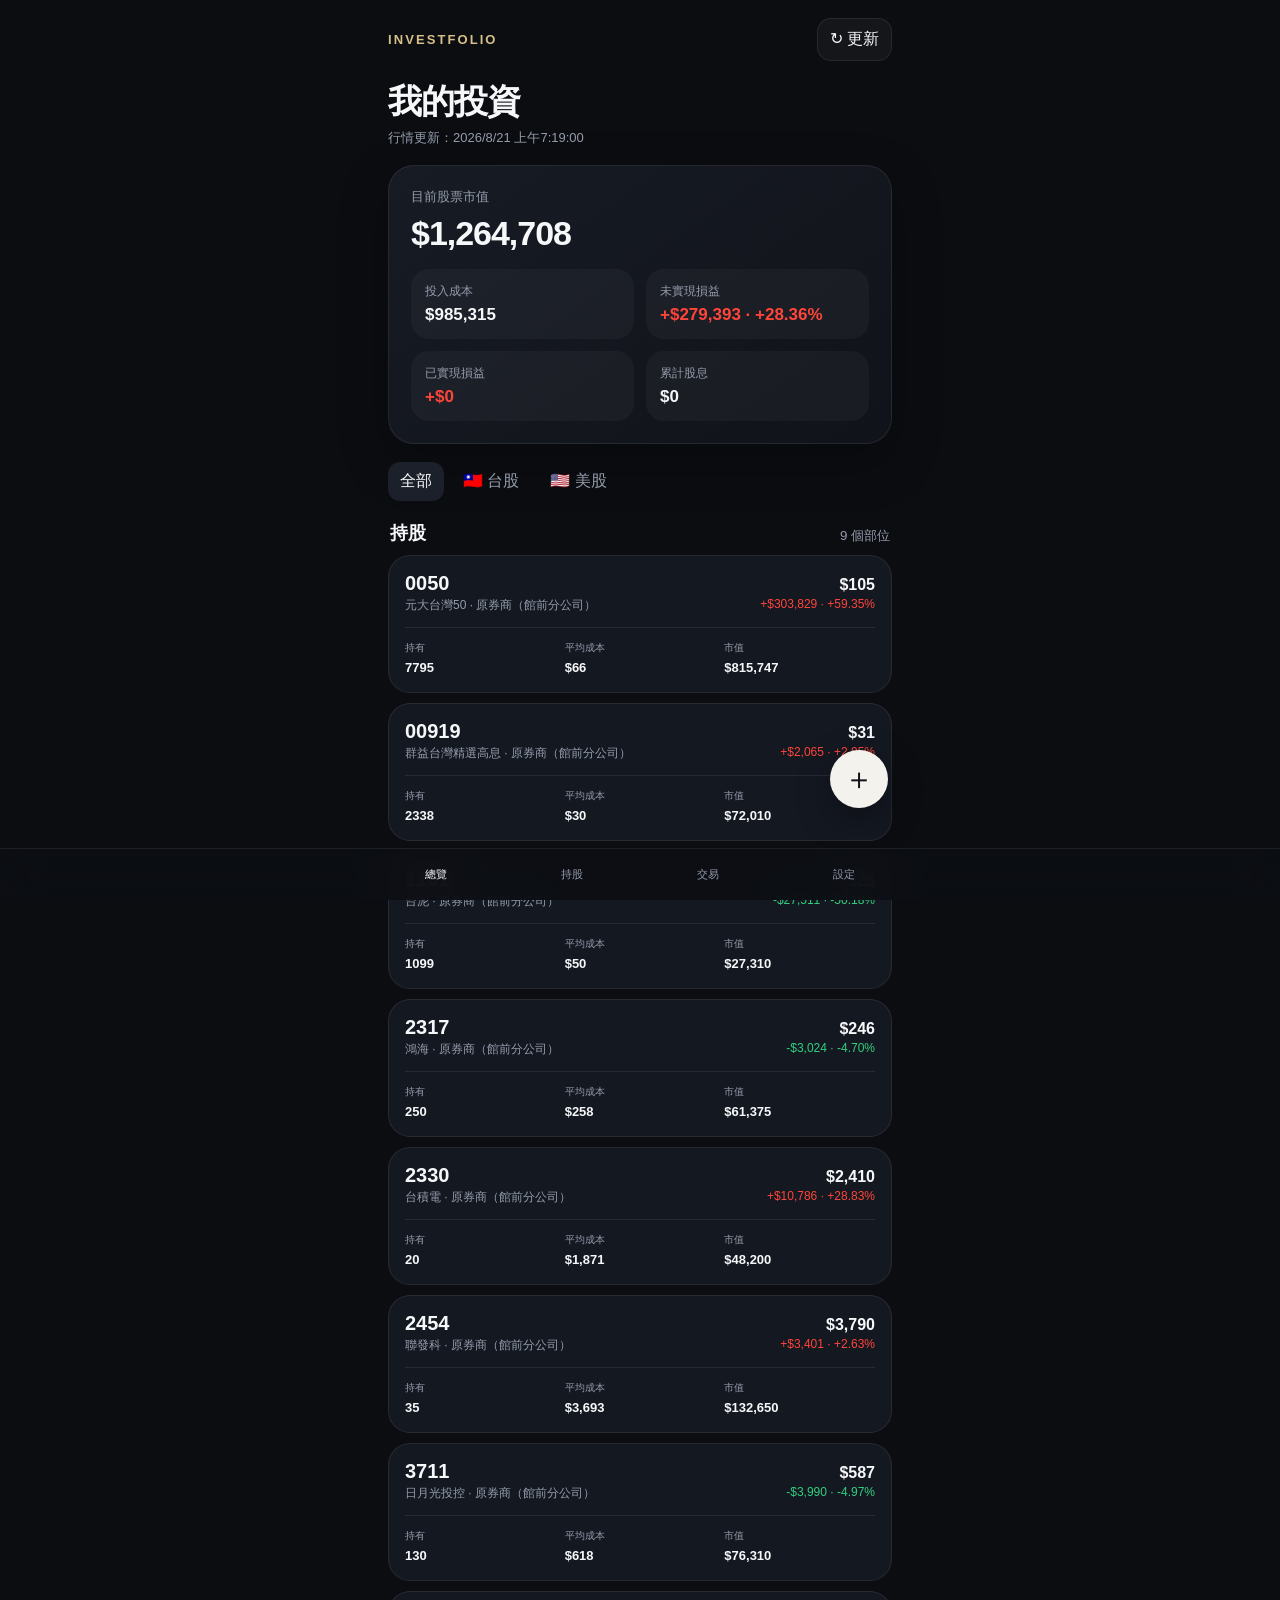
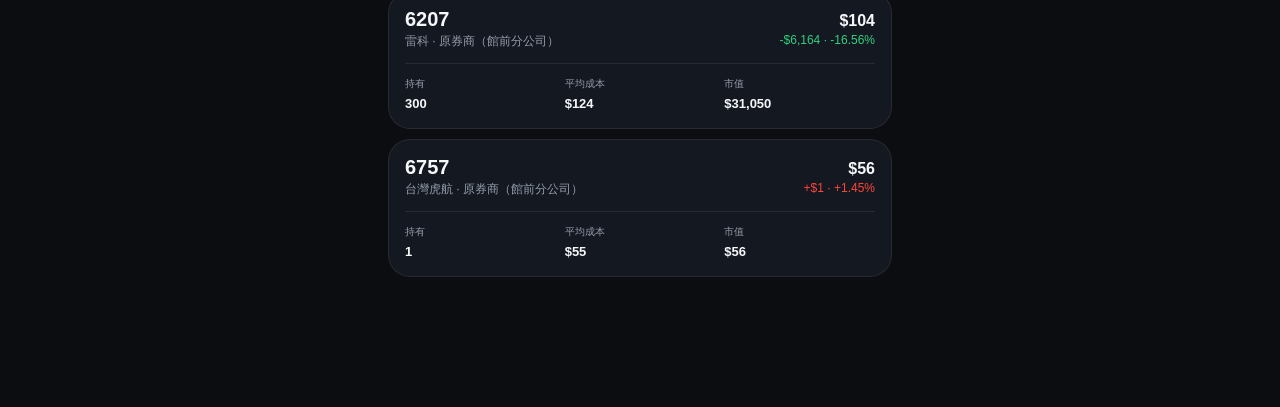
==== index.html @ 00477b65 "Add Taiwan Tigerair, correct portfolio totals, and use Taiwan red-up green-down colors" ====
<!doctype html>
<html lang="zh-Hant">
<head>
<meta charset="utf-8">
<meta name="viewport" content="width=device-width,initial-scale=1,viewport-fit=cover">
<meta name="theme-color" content="#0b0d11">
<link rel="manifest" href="manifest.webmanifest">
<title>Investfolio</title>
<style>
:root{--bg:#0b0d11;--panel:#141821;--panel2:#1b202a;--text:#f6f7f9;--muted:#949cab;--line:rgba(255,255,255,.08);--up:#ff453a;--down:#31d07f;--gold:#d7bf8a}
*{box-sizing:border-box}html,body{margin:0;background:var(--bg);color:var(--text);font-family:-apple-system,BlinkMacSystemFont,"SF Pro Display","Noto Sans TC",sans-serif}body{min-height:100vh;padding-bottom:calc(96px + env(safe-area-inset-bottom))}button,input,select{font:inherit}.wrap{max-width:540px;margin:0 auto;padding:calc(18px + env(safe-area-inset-top)) 18px 24px}.top{display:flex;justify-content:space-between;align-items:center;margin-bottom:18px}.brand{font-size:13px;letter-spacing:.16em;color:var(--gold);font-weight:700}.sync{border:1px solid var(--line);background:rgba(255,255,255,.04);color:var(--text);border-radius:14px;padding:10px 12px}h1{font-size:34px;margin:8px 0 4px;letter-spacing:-.03em}.sub{color:var(--muted);font-size:13px}.hero{margin-top:18px;background:linear-gradient(145deg,#171b24,#101319);border:1px solid var(--line);border-radius:26px;padding:22px;box-shadow:0 18px 50px rgba(0,0,0,.28)}.hero .label{font-size:13px;color:var(--muted)}.hero .value{font-size:34px;font-weight:750;margin:8px 0 16px;letter-spacing:-.03em}.grid{display:grid;grid-template-columns:1fr 1fr;gap:12px}.metric{background:rgba(255,255,255,.035);border-radius:18px;padding:14px}.metric span{display:block;color:var(--muted);font-size:12px;margin-bottom:5px}.metric strong{font-size:17px}.up{color:var(--up)!important}.down{color:var(--down)!important}.tabs{display:flex;gap:7px;margin:18px 0 12px;overflow:auto}.tab{white-space:nowrap;border:0;background:transparent;color:var(--muted);padding:9px 12px;border-radius:12px}.tab.active{background:var(--panel2);color:var(--text)}.section-title{display:flex;justify-content:space-between;align-items:end;margin:20px 2px 10px}.section-title h2{font-size:18px;margin:0}.section-title small{color:var(--muted)}.card{background:var(--panel);border:1px solid var(--line);border-radius:22px;padding:16px;margin-bottom:10px}.row{display:flex;justify-content:space-between;gap:12px;align-items:center}.symbol{font-size:20px;font-weight:750}.name{font-size:12px;color:var(--muted);margin-top:2px}.price{font-weight:700;text-align:right}.mini{font-size:12px;color:var(--muted);margin-top:3px;text-align:right}.hold-meta{display:grid;grid-template-columns:repeat(3,1fr);gap:9px;border-top:1px solid var(--line);margin-top:13px;padding-top:13px}.hold-meta div span{display:block;font-size:10px;color:var(--muted);margin-bottom:3px}.hold-meta div strong{font-size:13px}.empty{text-align:center;padding:34px 20px;color:var(--muted)}.fab{position:fixed;right:max(22px,calc((100vw - 540px)/2 + 22px));bottom:calc(92px + env(safe-area-inset-bottom));width:58px;height:58px;border-radius:50%;border:0;background:#f4f2ed;color:#101216;font-size:30px;box-shadow:0 12px 35px rgba(0,0,0,.35)}.nav{position:fixed;left:0;right:0;bottom:0;background:rgba(13,15,20,.92);backdrop-filter:blur(18px);border-top:1px solid var(--line);padding:10px 12px calc(10px + env(safe-area-inset-bottom));display:flex;justify-content:center}.navin{width:min(540px,100%);display:grid;grid-template-columns:repeat(4,1fr);gap:4px}.nav button{border:0;background:transparent;color:var(--muted);padding:8px 0;font-size:11px}.nav button.active{color:var(--text)}.sheet{position:fixed;inset:0;background:rgba(0,0,0,.5);display:none;align-items:flex-end;z-index:20}.sheet.show{display:flex}.panel{width:100%;max-height:90vh;overflow:auto;background:#11151c;border-radius:28px 28px 0 0;padding:20px 18px calc(24px + env(safe-area-inset-bottom));border-top:1px solid var(--line)}.panelinner{max-width:540px;margin:0 auto}.drag{width:44px;height:5px;border-radius:5px;background:#3c4350;margin:0 auto 16px}label{font-size:12px;color:var(--muted);display:block;margin:12px 2px 6px}input,select{width:100%;background:var(--panel2);border:1px solid var(--line);color:var(--text);padding:13px 14px;border-radius:14px;outline:none}.formgrid{display:grid;grid-template-columns:1fr 1fr;gap:10px}.primary{width:100%;margin-top:18px;border:0;background:#f3f0e8;color:#111;border-radius:16px;padding:14px;font-weight:750}.secondary{width:100%;margin-top:10px;border:1px solid var(--line);background:transparent;color:var(--text);border-radius:16px;padding:13px}.settings .card{padding:15px}.settings button{width:100%;text-align:left;border:0;background:transparent;color:var(--text);padding:8px 0}.note{font-size:12px;color:var(--muted);line-height:1.6}hr{border:0;border-top:1px solid var(--line);margin:14px 0}.pill{display:inline-block;border:1px solid var(--line);border-radius:999px;padding:4px 8px;font-size:11px;color:var(--muted)}
</style>
</head><body>
<div class="wrap" id="app"></div><button class="fab" id="fab">＋</button>
<div class="nav"><div class="navin"><button data-page="home" class="active">總覽</button><button data-page="holdings">持股</button><button data-page="activity">交易</button><button data-page="settings">設定</button></div></div>
<div class="sheet" id="sheet"><div class="panel"><div class="panelinner"><div class="drag"></div><div id="sheetContent"></div></div></div></div>
<script>
const STORAGE_KEY='investfolio_v1';
const state=JSON.parse(localStorage.getItem(STORAGE_KEY)||'{"transactions":[],"brokers":[],"quotes":{},"settings":{"finmindToken":"","twelveKey":"","usdTwd":31.2}}');
state.transactions=state.transactions||[];state.brokers=state.brokers||[];state.quotes=state.quotes||{};state.settings=state.settings||{finmindToken:'',twelveKey:'',usdTwd:31.2};
let page='home',marketFilter='ALL';
const $=s=>document.querySelector(s),money=(n,c='TWD')=>new Intl.NumberFormat('zh-TW',{style:'currency',currency:c,maximumFractionDigits:c==='TWD'?0:2}).format(Number(n||0));
function save(){localStorage.setItem(STORAGE_KEY,JSON.stringify(state))}
function esc(s=''){return String(s).replace(/[&<>"']/g,m=>({'&':'&amp;','<':'&lt;','>':'&gt;','"':'&quot;',"'":'&#39;'}[m]))}
function perfClass(n){return Number(n)>=0?'up':'down'}
function seedScreenshotPortfolio(){
 const broker='原券商（館前分公司）',batch='screenshot-20260821';
 const items=[
 ['0050','元大台灣50',7795,65.65,511918,104.65],['00919','群益台灣精選高息',2338,29.91,69945,30.8],['1101','台泥',1099,49.88,54821,24.85],['2317','鴻海',250,257.5,64399,245.5],['2330','台積電',20,1870,37414,2410],['2454','聯發科',35,3691.43,129249,3790],['3711','日月光投控',130,617.46,80300,587],['6207','雷科',300,124,37214,103.5],['6757','台灣虎航',1,54,55,55.8]
 ];
 if(!state.brokers.includes(broker))state.brokers.push(broker);
 for(const [symbol,name,qty,avg,cost,current] of items){
   const exists=state.transactions.some(t=>t.market==='TW'&&t.symbol===symbol);
   if(!exists){state.transactions.push({id:batch+'-'+symbol,importBatch:batch,market:'TW',type:'BUY',symbol,name,broker,date:'2026-08-21',qty,price:avg,fee:Number((cost-qty*avg).toFixed(2)),amount:0,fx:1});}
   const q=state.quotes['TW|'+symbol];if(!q||q.updated?.startsWith('2026-08-21'))state.quotes['TW|'+symbol]={price:current,updated:'2026-08-21T15:19:00+08:00'};
 }
 save();
}
seedScreenshotPortfolio();
function calc(){const map={},realized={TWD:0,USD:0},dividendsTwd={};const txs=[...state.transactions].sort((a,b)=>(a.date+a.id).localeCompare(b.date+b.id));for(const t of txs){const k=[t.market,t.symbol,t.broker].join('|');if(!map[k])map[k]={market:t.market,symbol:t.symbol,name:t.name||'',broker:t.broker,qty:0,costTwd:0,costNative:0,currency:t.market==='TW'?'TWD':'USD'};const h=map[k],q=Number(t.qty||0),p=Number(t.price||0),fee=Number(t.fee||0),fx=t.market==='TW'?1:Number(t.fx||state.settings.usdTwd||1);if(t.type==='BUY'){h.qty+=q;h.costNative+=p*q+fee;h.costTwd+=(p*q+fee)*fx}else if(t.type==='SELL'&&h.qty>0){const avgTwd=h.costTwd/h.qty,avgNative=h.costNative/h.qty,sellQty=Math.min(q,h.qty),proceedsNative=p*sellQty-fee,proceedsTwd=proceedsNative*fx;realized.TWD+=proceedsTwd-avgTwd*sellQty;if(t.market==='US')realized.USD+=proceedsNative-avgNative*sellQty;h.qty-=sellQty;h.costTwd-=avgTwd*sellQty;h.costNative-=avgNative*sellQty}else if(t.type==='DIVIDEND'){const amt=Number(t.amount||0);dividendsTwd[k]=(dividendsTwd[k]||0)+amt*fx}}const holdings=Object.values(map).filter(h=>h.qty>1e-7).map(h=>{const quote=state.quotes[h.market+'|'+h.symbol]||{},current=Number(quote.price||0),fx=h.market==='TW'?1:Number(state.settings.usdTwd||1),valueNative=current*h.qty,valueTwd=valueNative*fx,pnlTwd=valueTwd-h.costTwd;return{...h,current,valueNative,valueTwd,pnlTwd,pnlPct:h.costTwd?pnlTwd/h.costTwd*100:0,avgNative:h.costNative/h.qty,avgTwd:h.costTwd/h.qty,updated:quote.updated||''}});return{holdings,realized,dividendsTwd:Object.values(dividendsTwd).reduce((a,b)=>a+b,0)}}
function totalMetrics(){const{holdings,realized,dividendsTwd}=calc(),cost=holdings.reduce((a,h)=>a+h.costTwd,0),value=holdings.reduce((a,h)=>a+h.valueTwd,0),pnl=value-cost;return{cost,value,pnl,pct:cost?pnl/cost*100:0,realized:realized.TWD,dividends:dividendsTwd}}
function render(){$('.nav button.active')?.classList.remove('active');$(`.nav button[data-page="${page}"]`)?.classList.add('active');$('#fab').style.display=page==='settings'?'none':'block';if(page==='home')renderHome();if(page==='holdings')renderHoldings();if(page==='activity')renderActivity();if(page==='settings')renderSettings()}
function holdingsCards(list){if(!list.length)return'<div class="card empty">還沒有持股。按右下角「＋」加入第一筆交易。</div>';return list.map(h=>`<div class="card"><div class="row"><div><div class="symbol">${esc(h.symbol)}</div><div class="name">${esc(h.name||'')} · ${esc(h.broker)}</div></div><div><div class="price">${h.current?money(h.current,h.currency):'尚未更新'}</div><div class="mini ${perfClass(h.pnlTwd)}">${h.pnlTwd>=0?'+':''}${money(h.pnlTwd)} · ${h.pnlPct>=0?'+':''}${h.pnlPct.toFixed(2)}%</div></div></div><div class="hold-meta"><div><span>持有</span><strong>${h.qty}</strong></div><div><span>平均成本</span><strong>${money(h.avgNative,h.currency)}</strong></div><div><span>市值</span><strong>${money(h.valueTwd)}</strong></div></div></div>`).join('')}
function renderHome(){const m=totalMetrics(),{holdings}=calc(),filt=holdings.filter(h=>marketFilter==='ALL'||h.market===marketFilter);$('#app').innerHTML=`<div class="top"><div class="brand">INVESTFOLIO</div><button class="sync" onclick="refreshQuotes()">↻ 更新</button></div><h1>我的投資</h1><div class="sub">${latestUpdate()}</div><div class="hero"><div class="label">目前股票市值</div><div class="value">${money(m.value)}</div><div class="grid"><div class="metric"><span>投入成本</span><strong>${money(m.cost)}</strong></div><div class="metric"><span>未實現損益</span><strong class="${perfClass(m.pnl)}">${m.pnl>=0?'+':''}${money(m.pnl)} · ${m.pct>=0?'+':''}${m.pct.toFixed(2)}%</strong></div><div class="metric"><span>已實現損益</span><strong class="${perfClass(m.realized)}">${m.realized>=0?'+':''}${money(m.realized)}</strong></div><div class="metric"><span>累計股息</span><strong>${money(m.dividends)}</strong></div></div></div><div class="tabs"><button class="tab ${marketFilter==='ALL'?'active':''}" onclick="marketFilter='ALL';render()">全部</button><button class="tab ${marketFilter==='TW'?'active':''}" onclick="marketFilter='TW';render()">🇹🇼 台股</button><button class="tab ${marketFilter==='US'?'active':''}" onclick="marketFilter='US';render()">🇺🇸 美股</button></div><div class="section-title"><h2>持股</h2><small>${filt.length} 個部位</small></div>${holdingsCards(filt)}`}
function renderHoldings(){const{holdings}=calc();$('#app').innerHTML=`<div class="top"><div class="brand">INVESTFOLIO</div><button class="sync" onclick="refreshQuotes()">↻ 更新</button></div><h1>持股</h1><div class="sub">紅色＝上漲／獲利，綠色＝下跌／虧損</div><div style="height:12px"></div>${holdingsCards(holdings)}`}
function renderActivity(){const tx=[...state.transactions].sort((a,b)=>b.date.localeCompare(a.date));$('#app').innerHTML=`<div class="top"><div class="brand">INVESTFOLIO</div></div><h1>交易紀錄</h1><div class="sub">${tx.length} 筆</div><div style="height:14px"></div>`+(tx.length?tx.map(t=>`<div class="card"><div class="row"><div><div class="symbol">${esc(t.symbol)}</div><div class="name">${esc(t.date)} · ${esc(t.broker)}</div></div><div style="text-align:right"><span class="pill">${t.type==='BUY'?'買進':t.type==='SELL'?'賣出':'股息'}</span><div class="mini">${t.type==='DIVIDEND'?money(t.amount,t.market==='TW'?'TWD':'USD'):`${t.qty} × ${money(t.price,t.market==='TW'?'TWD':'USD')}`}</div></div></div></div>`).join(''):'<div class="card empty">尚無交易紀錄</div>')}
function renderSettings(){$('#app').innerHTML=`<div class="top"><div class="brand">INVESTFOLIO</div></div><h1>設定</h1><div class="sub">行情金鑰只儲存在這台裝置。</div><div class="settings"><div class="card"><label>FinMind Token（台股）</label><input id="finmind" value="${esc(state.settings.finmindToken||'')}" placeholder="可先留空"><label>Twelve Data API Key（美股）</label><input id="twelve" value="${esc(state.settings.twelveKey||'')}" placeholder="可先留空"><label>目前 USD/TWD</label><input id="fx" type="number" step="0.0001" value="${Number(state.settings.usdTwd||31.2)}"><button class="primary" onclick="saveSettings()">儲存設定</button><p class="note">台股更新走 FinMind；美股走 Twelve Data。沒有 API Key 時仍可使用目前已儲存的價格與成本資料。</p></div><div class="card"><button onclick="exportData()">匯出備份 JSON</button><hr><button onclick="document.getElementById('importFile').click()">匯入備份</button><input id="importFile" type="file" accept="application/json" style="display:none" onchange="importData(this.files[0])"><hr><button onclick="showBrokerSheet()">管理券商</button></div></div>`}
function latestUpdate(){const times=Object.values(state.quotes).map(q=>q.updated).filter(Boolean).sort();return times.length?'行情更新：'+new Date(times.at(-1)).toLocaleString('zh-TW'):'尚未取得行情'}
function showTxSheet(){const brokerOpts=state.brokers.length?state.brokers.map(b=>`<option>${esc(b)}</option>`).join(''):'<option>自訂券商</option>';$('#sheetContent').innerHTML=`<h2>新增交易</h2><div class="formgrid"><div><label>市場</label><select id="mkt" onchange="toggleFx()"><option value="TW">台股</option><option value="US">美股</option></select></div><div><label>類型</label><select id="typ" onchange="toggleDividend()"><option value="BUY">買進</option><option value="SELL">賣出</option><option value="DIVIDEND">股息</option></select></div></div><label>券商</label><select id="broker">${brokerOpts}</select><input id="brokerCustom" placeholder="若要新增券商，可直接輸入" style="margin-top:7px"><div class="formgrid"><div><label>代號</label><input id="symbol" placeholder="0050 / AAPL"></div><div><label>名稱</label><input id="name" placeholder="可選填"></div></div><div id="tradeFields"><div class="formgrid"><div><label>股數</label><input id="qty" type="number" step="0.000001"></div><div><label>成交價</label><input id="price" type="number" step="0.0001"></div></div><label>手續費 / 費用</label><input id="fee" type="number" step="0.0001" value="0"></div><div id="divField" style="display:none"><label>實收股息</label><input id="amount" type="number" step="0.01"></div><div id="fxField" style="display:none"><label>交易當時 USD/TWD 匯率</label><input id="tradeFx" type="number" step="0.0001" value="${Number(state.settings.usdTwd||31.2)}"></div><label>日期</label><input id="date" type="date" value="${new Date().toISOString().slice(0,10)}"><button class="primary" onclick="addTransaction()">儲存交易</button><button class="secondary" onclick="closeSheet()">取消</button>`;$('#sheet').classList.add('show')}
function toggleFx(){$('#fxField').style.display=$('#mkt').value==='US'?'block':'none'}function toggleDividend(){const d=$('#typ').value==='DIVIDEND';$('#tradeFields').style.display=d?'none':'block';$('#divField').style.display=d?'block':'none'}
function addTransaction(){const market=$('#mkt').value,type=$('#typ').value,symbol=$('#symbol').value.trim().toUpperCase(),name=$('#name').value.trim(),broker=($('#brokerCustom').value.trim()||$('#broker').value).trim(),date=$('#date').value;if(!symbol||!broker||!date){alert('請至少填寫代號、券商與日期');return}const t={id:crypto.randomUUID?crypto.randomUUID():String(Date.now()),market,type,symbol,name,broker,date,qty:Number($('#qty')?.value||0),price:Number($('#price')?.value||0),fee:Number($('#fee')?.value||0),amount:Number($('#amount')?.value||0),fx:market==='TW'?1:Number($('#tradeFx')?.value||state.settings.usdTwd||1)};if(type!=='DIVIDEND'&&(!t.qty||!t.price)){alert('請填寫股數與成交價');return}if(type==='DIVIDEND'&&!t.amount){alert('請填寫股息金額');return}if(!state.brokers.includes(broker))state.brokers.push(broker);state.transactions.push(t);save();closeSheet();render()}
function showBrokerSheet(){$('#sheetContent').innerHTML=`<h2>管理券商</h2><p class="note">目前：${state.brokers.map(esc).join('、')||'尚未建立'}</p><label>新增券商</label><input id="newBroker" placeholder="例如：永豐、富邦、Schwab"><button class="primary" onclick="addBroker()">加入</button><button class="secondary" onclick="closeSheet()">完成</button>`;$('#sheet').classList.add('show')}function addBroker(){const b=$('#newBroker').value.trim();if(b&&!state.brokers.includes(b)){state.brokers.push(b);save();showBrokerSheet()}}function closeSheet(){$('#sheet').classList.remove('show')}function saveSettings(){state.settings.finmindToken=$('#finmind').value.trim();state.settings.twelveKey=$('#twelve').value.trim();state.settings.usdTwd=Number($('#fx').value||state.settings.usdTwd||1);save();alert('已儲存');render()}
async function refreshQuotes(){const{holdings}=calc();if(!holdings.length){alert('請先新增持股');return}let ok=0,fail=0;for(const h of holdings){try{let price=0;if(h.market==='TW'){if(!state.settings.finmindToken)throw new Error('缺少 FinMind Token');const u=`https://api.finmindtrade.com/api/v4/taiwan_stock_tick_snapshot?data_id=${encodeURIComponent(h.symbol)}&token=${encodeURIComponent(state.settings.finmindToken)}`,r=await fetch(u),j=await r.json(),d=(j.data||[])[0]||{};price=Number(d.close||d.price||d.last_price||d.lastPrice||0)}else{if(!state.settings.twelveKey)throw new Error('缺少 Twelve Data Key');const u=`https://api.twelvedata.com/price?symbol=${encodeURIComponent(h.symbol)}&apikey=${encodeURIComponent(state.settings.twelveKey)}`,r=await fetch(u),j=await r.json();price=Number(j.price||0)}if(!price)throw new Error('無價格');state.quotes[h.market+'|'+h.symbol]={price,updated:new Date().toISOString()};ok++}catch(e){console.warn(h.symbol,e);fail++}}save();render();alert(`更新完成：${ok} 檔成功${fail?`，${fail} 檔失敗`:''}`)}
function exportData(){const blob=new Blob([JSON.stringify(state,null,2)],{type:'application/json'}),a=document.createElement('a');a.href=URL.createObjectURL(blob);a.download='investfolio-backup.json';a.click();URL.revokeObjectURL(a.href)}function importData(file){if(!file)return;const r=new FileReader();r.onload=()=>{try{const j=JSON.parse(r.result);localStorage.setItem(STORAGE_KEY,JSON.stringify(j));location.reload()}catch(e){alert('備份檔格式錯誤')}};r.readAsText(file)}
document.querySelectorAll('.nav button').forEach(b=>b.onclick=()=>{page=b.dataset.page;render()});$('#fab').onclick=showTxSheet;$('#sheet').addEventListener('click',e=>{if(e.target.id==='sheet')closeSheet()});if('serviceWorker'in navigator)navigator.serviceWorker.register('sw.js').catch(()=>{});render();
</script></body></html>
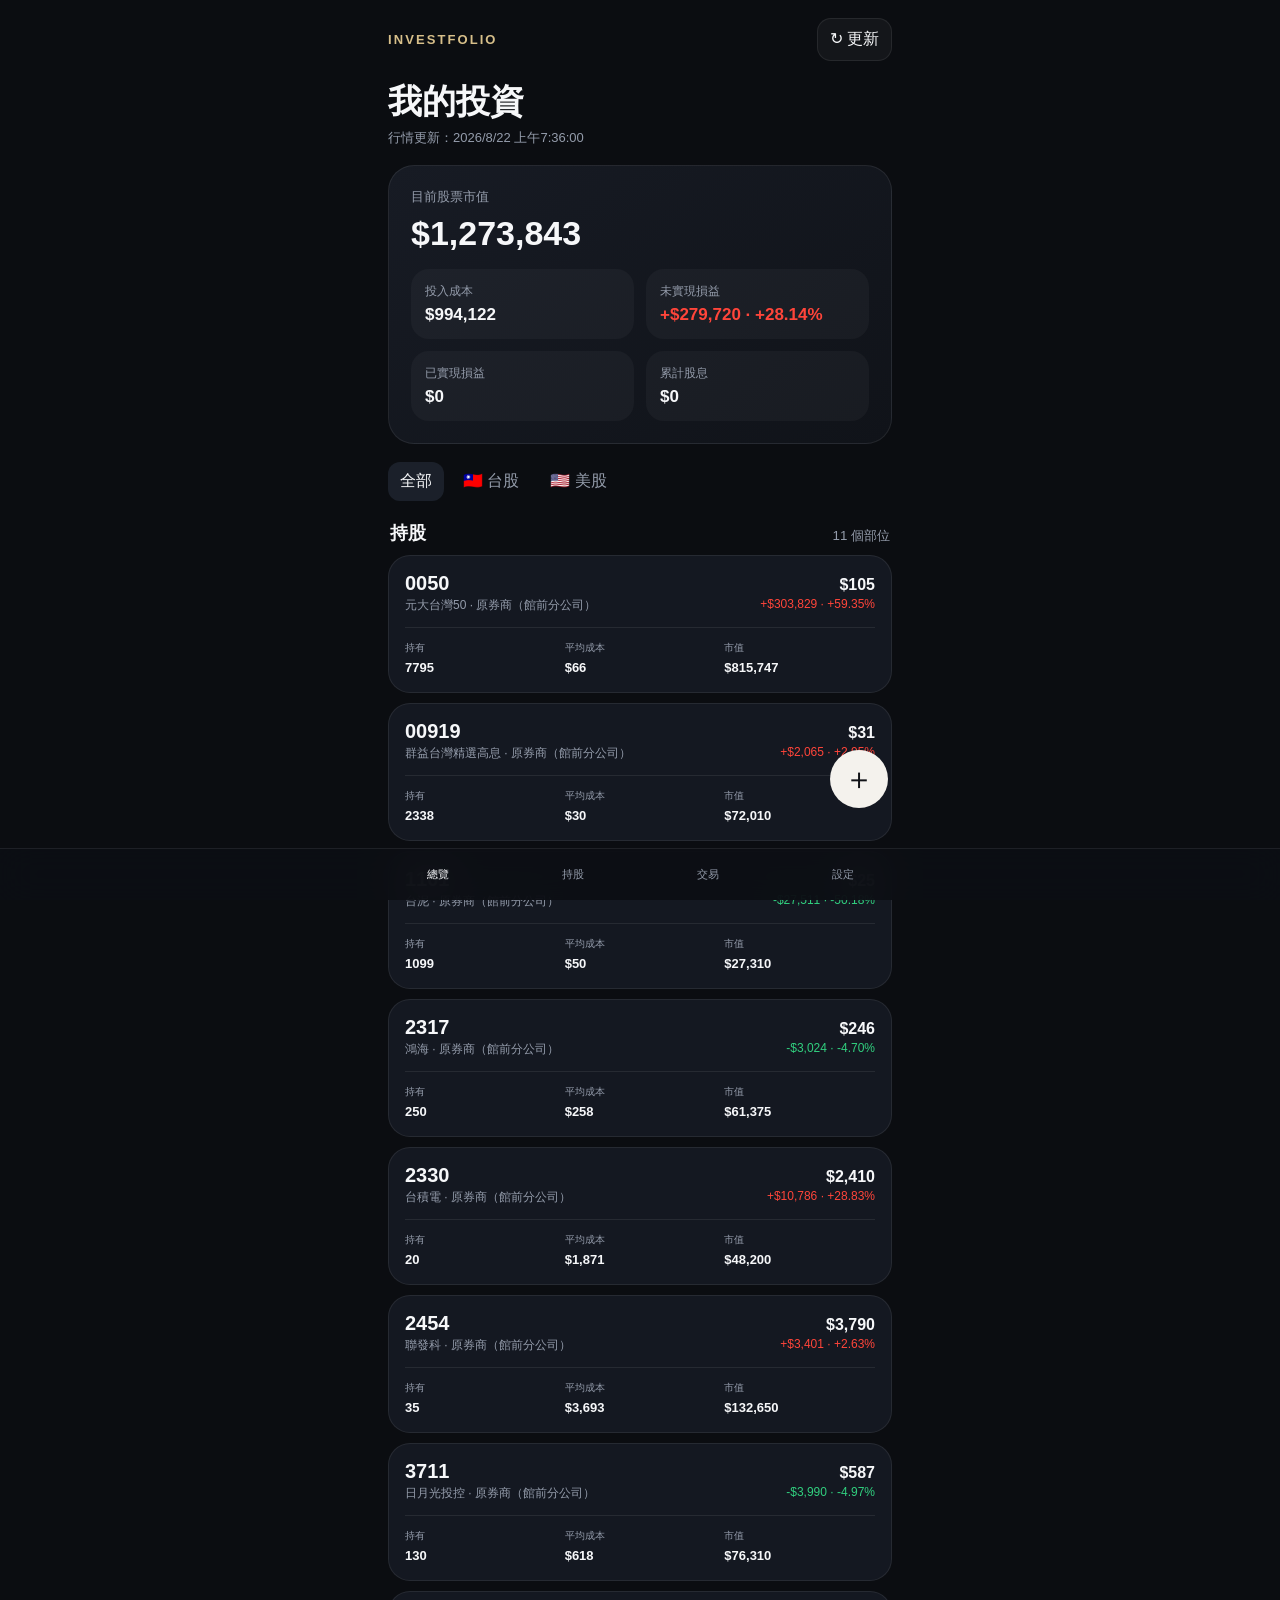
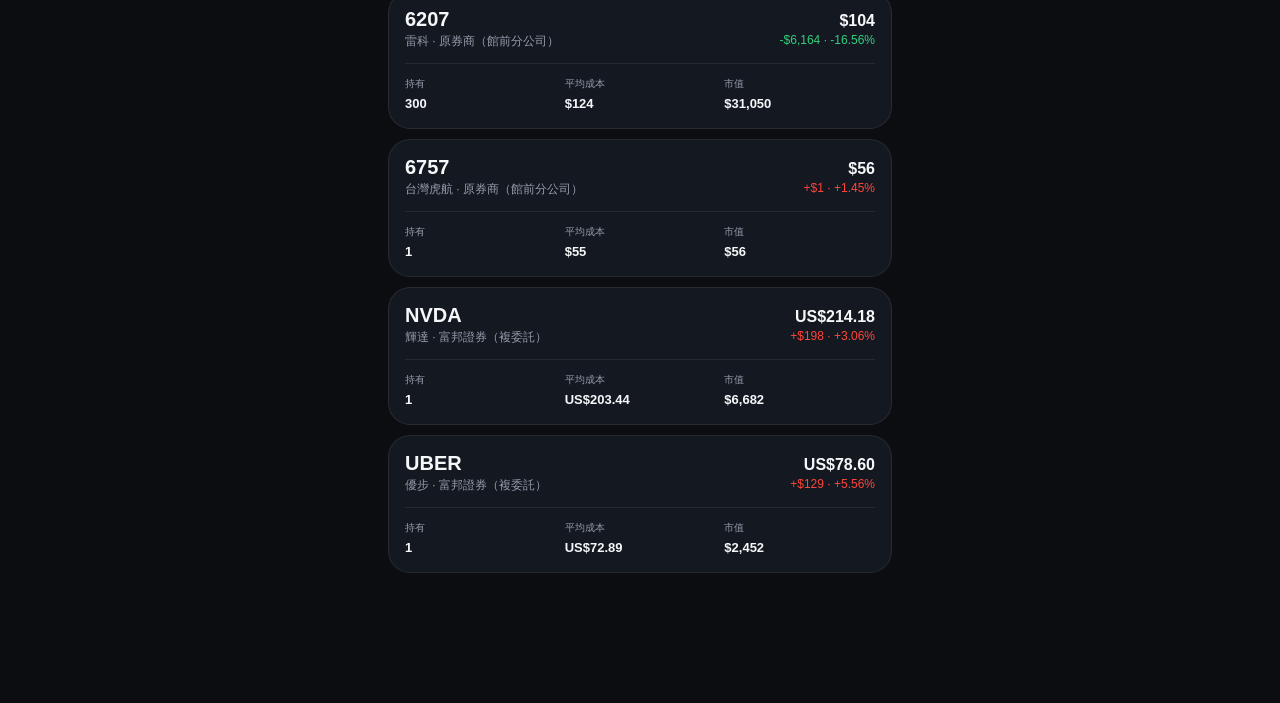
==== commit 113ef2db: "Add Fubon sub-brokerage NVDA and UBER holdings" ====
--- a/index.html
+++ b/index.html
@@ -1,56 +1,11 @@
 <!doctype html>
-<html lang="zh-Hant">
-<head>
-<meta charset="utf-8">
-<meta name="viewport" content="width=device-width,initial-scale=1,viewport-fit=cover">
-<meta name="theme-color" content="#0b0d11">
-<link rel="manifest" href="manifest.webmanifest">
-<title>Investfolio</title>
-<style>
-:root{--bg:#0b0d11;--panel:#141821;--panel2:#1b202a;--text:#f6f7f9;--muted:#949cab;--line:rgba(255,255,255,.08);--up:#ff453a;--down:#31d07f;--gold:#d7bf8a}
-*{box-sizing:border-box}html,body{margin:0;background:var(--bg);color:var(--text);font-family:-apple-system,BlinkMacSystemFont,"SF Pro Display","Noto Sans TC",sans-serif}body{min-height:100vh;padding-bottom:calc(96px + env(safe-area-inset-bottom))}button,input,select{font:inherit}.wrap{max-width:540px;margin:0 auto;padding:calc(18px + env(safe-area-inset-top)) 18px 24px}.top{display:flex;justify-content:space-between;align-items:center;margin-bottom:18px}.brand{font-size:13px;letter-spacing:.16em;color:var(--gold);font-weight:700}.sync{border:1px solid var(--line);background:rgba(255,255,255,.04);color:var(--text);border-radius:14px;padding:10px 12px}h1{font-size:34px;margin:8px 0 4px;letter-spacing:-.03em}.sub{color:var(--muted);font-size:13px}.hero{margin-top:18px;background:linear-gradient(145deg,#171b24,#101319);border:1px solid var(--line);border-radius:26px;padding:22px;box-shadow:0 18px 50px rgba(0,0,0,.28)}.hero .label{font-size:13px;color:var(--muted)}.hero .value{font-size:34px;font-weight:750;margin:8px 0 16px;letter-spacing:-.03em}.grid{display:grid;grid-template-columns:1fr 1fr;gap:12px}.metric{background:rgba(255,255,255,.035);border-radius:18px;padding:14px}.metric span{display:block;color:var(--muted);font-size:12px;margin-bottom:5px}.metric strong{font-size:17px}.up{color:var(--up)!important}.down{color:var(--down)!important}.tabs{display:flex;gap:7px;margin:18px 0 12px;overflow:auto}.tab{white-space:nowrap;border:0;background:transparent;color:var(--muted);padding:9px 12px;border-radius:12px}.tab.active{background:var(--panel2);color:var(--text)}.section-title{display:flex;justify-content:space-between;align-items:end;margin:20px 2px 10px}.section-title h2{font-size:18px;margin:0}.section-title small{color:var(--muted)}.card{background:var(--panel);border:1px solid var(--line);border-radius:22px;padding:16px;margin-bottom:10px}.row{display:flex;justify-content:space-between;gap:12px;align-items:center}.symbol{font-size:20px;font-weight:750}.name{font-size:12px;color:var(--muted);margin-top:2px}.price{font-weight:700;text-align:right}.mini{font-size:12px;color:var(--muted);margin-top:3px;text-align:right}.hold-meta{display:grid;grid-template-columns:repeat(3,1fr);gap:9px;border-top:1px solid var(--line);margin-top:13px;padding-top:13px}.hold-meta div span{display:block;font-size:10px;color:var(--muted);margin-bottom:3px}.hold-meta div strong{font-size:13px}.empty{text-align:center;padding:34px 20px;color:var(--muted)}.fab{position:fixed;right:max(22px,calc((100vw - 540px)/2 + 22px));bottom:calc(92px + env(safe-area-inset-bottom));width:58px;height:58px;border-radius:50%;border:0;background:#f4f2ed;color:#101216;font-size:30px;box-shadow:0 12px 35px rgba(0,0,0,.35)}.nav{position:fixed;left:0;right:0;bottom:0;background:rgba(13,15,20,.92);backdrop-filter:blur(18px);border-top:1px solid var(--line);padding:10px 12px calc(10px + env(safe-area-inset-bottom));display:flex;justify-content:center}.navin{width:min(540px,100%);display:grid;grid-template-columns:repeat(4,1fr);gap:4px}.nav button{border:0;background:transparent;color:var(--muted);padding:8px 0;font-size:11px}.nav button.active{color:var(--text)}.sheet{position:fixed;inset:0;background:rgba(0,0,0,.5);display:none;align-items:flex-end;z-index:20}.sheet.show{display:flex}.panel{width:100%;max-height:90vh;overflow:auto;background:#11151c;border-radius:28px 28px 0 0;padding:20px 18px calc(24px + env(safe-area-inset-bottom));border-top:1px solid var(--line)}.panelinner{max-width:540px;margin:0 auto}.drag{width:44px;height:5px;border-radius:5px;background:#3c4350;margin:0 auto 16px}label{font-size:12px;color:var(--muted);display:block;margin:12px 2px 6px}input,select{width:100%;background:var(--panel2);border:1px solid var(--line);color:var(--text);padding:13px 14px;border-radius:14px;outline:none}.formgrid{display:grid;grid-template-columns:1fr 1fr;gap:10px}.primary{width:100%;margin-top:18px;border:0;background:#f3f0e8;color:#111;border-radius:16px;padding:14px;font-weight:750}.secondary{width:100%;margin-top:10px;border:1px solid var(--line);background:transparent;color:var(--text);border-radius:16px;padding:13px}.settings .card{padding:15px}.settings button{width:100%;text-align:left;border:0;background:transparent;color:var(--text);padding:8px 0}.note{font-size:12px;color:var(--muted);line-height:1.6}hr{border:0;border-top:1px solid var(--line);margin:14px 0}.pill{display:inline-block;border:1px solid var(--line);border-radius:999px;padding:4px 8px;font-size:11px;color:var(--muted)}
-</style>
-</head><body>
-<div class="wrap" id="app"></div><button class="fab" id="fab">＋</button>
-<div class="nav"><div class="navin"><button data-page="home" class="active">總覽</button><button data-page="holdings">持股</button><button data-page="activity">交易</button><button data-page="settings">設定</button></div></div>
-<div class="sheet" id="sheet"><div class="panel"><div class="panelinner"><div class="drag"></div><div id="sheetContent"></div></div></div></div>
-<script>
-const STORAGE_KEY='investfolio_v1';
-const state=JSON.parse(localStorage.getItem(STORAGE_KEY)||'{"transactions":[],"brokers":[],"quotes":{},"settings":{"finmindToken":"","twelveKey":"","usdTwd":31.2}}');
-state.transactions=state.transactions||[];state.brokers=state.brokers||[];state.quotes=state.quotes||{};state.settings=state.settings||{finmindToken:'',twelveKey:'',usdTwd:31.2};
-let page='home',marketFilter='ALL';
-const $=s=>document.querySelector(s),money=(n,c='TWD')=>new Intl.NumberFormat('zh-TW',{style:'currency',currency:c,maximumFractionDigits:c==='TWD'?0:2}).format(Number(n||0));
-function save(){localStorage.setItem(STORAGE_KEY,JSON.stringify(state))}
-function esc(s=''){return String(s).replace(/[&<>"']/g,m=>({'&':'&amp;','<':'&lt;','>':'&gt;','"':'&quot;',"'":'&#39;'}[m]))}
-function perfClass(n){return Number(n)>=0?'up':'down'}
-function seedScreenshotPortfolio(){
- const broker='原券商（館前分公司）',batch='screenshot-20260821';
- const items=[
- ['0050','元大台灣50',7795,65.65,511918,104.65],['00919','群益台灣精選高息',2338,29.91,69945,30.8],['1101','台泥',1099,49.88,54821,24.85],['2317','鴻海',250,257.5,64399,245.5],['2330','台積電',20,1870,37414,2410],['2454','聯發科',35,3691.43,129249,3790],['3711','日月光投控',130,617.46,80300,587],['6207','雷科',300,124,37214,103.5],['6757','台灣虎航',1,54,55,55.8]
- ];
- if(!state.brokers.includes(broker))state.brokers.push(broker);
- for(const [symbol,name,qty,avg,cost,current] of items){
-   const exists=state.transactions.some(t=>t.market==='TW'&&t.symbol===symbol);
-   if(!exists){state.transactions.push({id:batch+'-'+symbol,importBatch:batch,market:'TW',type:'BUY',symbol,name,broker,date:'2026-08-21',qty,price:avg,fee:Number((cost-qty*avg).toFixed(2)),amount:0,fx:1});}
-   const q=state.quotes['TW|'+symbol];if(!q||q.updated?.startsWith('2026-08-21'))state.quotes['TW|'+symbol]={price:current,updated:'2026-08-21T15:19:00+08:00'};
- }
- save();
-}
-seedScreenshotPortfolio();
-function calc(){const map={},realized={TWD:0,USD:0},dividendsTwd={};const txs=[...state.transactions].sort((a,b)=>(a.date+a.id).localeCompare(b.date+b.id));for(const t of txs){const k=[t.market,t.symbol,t.broker].join('|');if(!map[k])map[k]={market:t.market,symbol:t.symbol,name:t.name||'',broker:t.broker,qty:0,costTwd:0,costNative:0,currency:t.market==='TW'?'TWD':'USD'};const h=map[k],q=Number(t.qty||0),p=Number(t.price||0),fee=Number(t.fee||0),fx=t.market==='TW'?1:Number(t.fx||state.settings.usdTwd||1);if(t.type==='BUY'){h.qty+=q;h.costNative+=p*q+fee;h.costTwd+=(p*q+fee)*fx}else if(t.type==='SELL'&&h.qty>0){const avgTwd=h.costTwd/h.qty,avgNative=h.costNative/h.qty,sellQty=Math.min(q,h.qty),proceedsNative=p*sellQty-fee,proceedsTwd=proceedsNative*fx;realized.TWD+=proceedsTwd-avgTwd*sellQty;if(t.market==='US')realized.USD+=proceedsNative-avgNative*sellQty;h.qty-=sellQty;h.costTwd-=avgTwd*sellQty;h.costNative-=avgNative*sellQty}else if(t.type==='DIVIDEND'){const amt=Number(t.amount||0);dividendsTwd[k]=(dividendsTwd[k]||0)+amt*fx}}const holdings=Object.values(map).filter(h=>h.qty>1e-7).map(h=>{const quote=state.quotes[h.market+'|'+h.symbol]||{},current=Number(quote.price||0),fx=h.market==='TW'?1:Number(state.settings.usdTwd||1),valueNative=current*h.qty,valueTwd=valueNative*fx,pnlTwd=valueTwd-h.costTwd;return{...h,current,valueNative,valueTwd,pnlTwd,pnlPct:h.costTwd?pnlTwd/h.costTwd*100:0,avgNative:h.costNative/h.qty,avgTwd:h.costTwd/h.qty,updated:quote.updated||''}});return{holdings,realized,dividendsTwd:Object.values(dividendsTwd).reduce((a,b)=>a+b,0)}}
-function totalMetrics(){const{holdings,realized,dividendsTwd}=calc(),cost=holdings.reduce((a,h)=>a+h.costTwd,0),value=holdings.reduce((a,h)=>a+h.valueTwd,0),pnl=value-cost;return{cost,value,pnl,pct:cost?pnl/cost*100:0,realized:realized.TWD,dividends:dividendsTwd}}
-function render(){$('.nav button.active')?.classList.remove('active');$(`.nav button[data-page="${page}"]`)?.classList.add('active');$('#fab').style.display=page==='settings'?'none':'block';if(page==='home')renderHome();if(page==='holdings')renderHoldings();if(page==='activity')renderActivity();if(page==='settings')renderSettings()}
-function holdingsCards(list){if(!list.length)return'<div class="card empty">還沒有持股。按右下角「＋」加入第一筆交易。</div>';return list.map(h=>`<div class="card"><div class="row"><div><div class="symbol">${esc(h.symbol)}</div><div class="name">${esc(h.name||'')} · ${esc(h.broker)}</div></div><div><div class="price">${h.current?money(h.current,h.currency):'尚未更新'}</div><div class="mini ${perfClass(h.pnlTwd)}">${h.pnlTwd>=0?'+':''}${money(h.pnlTwd)} · ${h.pnlPct>=0?'+':''}${h.pnlPct.toFixed(2)}%</div></div></div><div class="hold-meta"><div><span>持有</span><strong>${h.qty}</strong></div><div><span>平均成本</span><strong>${money(h.avgNative,h.currency)}</strong></div><div><span>市值</span><strong>${money(h.valueTwd)}</strong></div></div></div>`).join('')}
-function renderHome(){const m=totalMetrics(),{holdings}=calc(),filt=holdings.filter(h=>marketFilter==='ALL'||h.market===marketFilter);$('#app').innerHTML=`<div class="top"><div class="brand">INVESTFOLIO</div><button class="sync" onclick="refreshQuotes()">↻ 更新</button></div><h1>我的投資</h1><div class="sub">${latestUpdate()}</div><div class="hero"><div class="label">目前股票市值</div><div class="value">${money(m.value)}</div><div class="grid"><div class="metric"><span>投入成本</span><strong>${money(m.cost)}</strong></div><div class="metric"><span>未實現損益</span><strong class="${perfClass(m.pnl)}">${m.pnl>=0?'+':''}${money(m.pnl)} · ${m.pct>=0?'+':''}${m.pct.toFixed(2)}%</strong></div><div class="metric"><span>已實現損益</span><strong class="${perfClass(m.realized)}">${m.realized>=0?'+':''}${money(m.realized)}</strong></div><div class="metric"><span>累計股息</span><strong>${money(m.dividends)}</strong></div></div></div><div class="tabs"><button class="tab ${marketFilter==='ALL'?'active':''}" onclick="marketFilter='ALL';render()">全部</button><button class="tab ${marketFilter==='TW'?'active':''}" onclick="marketFilter='TW';render()">🇹🇼 台股</button><button class="tab ${marketFilter==='US'?'active':''}" onclick="marketFilter='US';render()">🇺🇸 美股</button></div><div class="section-title"><h2>持股</h2><small>${filt.length} 個部位</small></div>${holdingsCards(filt)}`}
-function renderHoldings(){const{holdings}=calc();$('#app').innerHTML=`<div class="top"><div class="brand">INVESTFOLIO</div><button class="sync" onclick="refreshQuotes()">↻ 更新</button></div><h1>持股</h1><div class="sub">紅色＝上漲／獲利，綠色＝下跌／虧損</div><div style="height:12px"></div>${holdingsCards(holdings)}`}
-function renderActivity(){const tx=[...state.transactions].sort((a,b)=>b.date.localeCompare(a.date));$('#app').innerHTML=`<div class="top"><div class="brand">INVESTFOLIO</div></div><h1>交易紀錄</h1><div class="sub">${tx.length} 筆</div><div style="height:14px"></div>`+(tx.length?tx.map(t=>`<div class="card"><div class="row"><div><div class="symbol">${esc(t.symbol)}</div><div class="name">${esc(t.date)} · ${esc(t.broker)}</div></div><div style="text-align:right"><span class="pill">${t.type==='BUY'?'買進':t.type==='SELL'?'賣出':'股息'}</span><div class="mini">${t.type==='DIVIDEND'?money(t.amount,t.market==='TW'?'TWD':'USD'):`${t.qty} × ${money(t.price,t.market==='TW'?'TWD':'USD')}`}</div></div></div></div>`).join(''):'<div class="card empty">尚無交易紀錄</div>')}
-function renderSettings(){$('#app').innerHTML=`<div class="top"><div class="brand">INVESTFOLIO</div></div><h1>設定</h1><div class="sub">行情金鑰只儲存在這台裝置。</div><div class="settings"><div class="card"><label>FinMind Token（台股）</label><input id="finmind" value="${esc(state.settings.finmindToken||'')}" placeholder="可先留空"><label>Twelve Data API Key（美股）</label><input id="twelve" value="${esc(state.settings.twelveKey||'')}" placeholder="可先留空"><label>目前 USD/TWD</label><input id="fx" type="number" step="0.0001" value="${Number(state.settings.usdTwd||31.2)}"><button class="primary" onclick="saveSettings()">儲存設定</button><p class="note">台股更新走 FinMind；美股走 Twelve Data。沒有 API Key 時仍可使用目前已儲存的價格與成本資料。</p></div><div class="card"><button onclick="exportData()">匯出備份 JSON</button><hr><button onclick="document.getElementById('importFile').click()">匯入備份</button><input id="importFile" type="file" accept="application/json" style="display:none" onchange="importData(this.files[0])"><hr><button onclick="showBrokerSheet()">管理券商</button></div></div>`}
-function latestUpdate(){const times=Object.values(state.quotes).map(q=>q.updated).filter(Boolean).sort();return times.length?'行情更新：'+new Date(times.at(-1)).toLocaleString('zh-TW'):'尚未取得行情'}
-function showTxSheet(){const brokerOpts=state.brokers.length?state.brokers.map(b=>`<option>${esc(b)}</option>`).join(''):'<option>自訂券商</option>';$('#sheetContent').innerHTML=`<h2>新增交易</h2><div class="formgrid"><div><label>市場</label><select id="mkt" onchange="toggleFx()"><option value="TW">台股</option><option value="US">美股</option></select></div><div><label>類型</label><select id="typ" onchange="toggleDividend()"><option value="BUY">買進</option><option value="SELL">賣出</option><option value="DIVIDEND">股息</option></select></div></div><label>券商</label><select id="broker">${brokerOpts}</select><input id="brokerCustom" placeholder="若要新增券商，可直接輸入" style="margin-top:7px"><div class="formgrid"><div><label>代號</label><input id="symbol" placeholder="0050 / AAPL"></div><div><label>名稱</label><input id="name" placeholder="可選填"></div></div><div id="tradeFields"><div class="formgrid"><div><label>股數</label><input id="qty" type="number" step="0.000001"></div><div><label>成交價</label><input id="price" type="number" step="0.0001"></div></div><label>手續費 / 費用</label><input id="fee" type="number" step="0.0001" value="0"></div><div id="divField" style="display:none"><label>實收股息</label><input id="amount" type="number" step="0.01"></div><div id="fxField" style="display:none"><label>交易當時 USD/TWD 匯率</label><input id="tradeFx" type="number" step="0.0001" value="${Number(state.settings.usdTwd||31.2)}"></div><label>日期</label><input id="date" type="date" value="${new Date().toISOString().slice(0,10)}"><button class="primary" onclick="addTransaction()">儲存交易</button><button class="secondary" onclick="closeSheet()">取消</button>`;$('#sheet').classList.add('show')}
-function toggleFx(){$('#fxField').style.display=$('#mkt').value==='US'?'block':'none'}function toggleDividend(){const d=$('#typ').value==='DIVIDEND';$('#tradeFields').style.display=d?'none':'block';$('#divField').style.display=d?'block':'none'}
-function addTransaction(){const market=$('#mkt').value,type=$('#typ').value,symbol=$('#symbol').value.trim().toUpperCase(),name=$('#name').value.trim(),broker=($('#brokerCustom').value.trim()||$('#broker').value).trim(),date=$('#date').value;if(!symbol||!broker||!date){alert('請至少填寫代號、券商與日期');return}const t={id:crypto.randomUUID?crypto.randomUUID():String(Date.now()),market,type,symbol,name,broker,date,qty:Number($('#qty')?.value||0),price:Number($('#price')?.value||0),fee:Number($('#fee')?.value||0),amount:Number($('#amount')?.value||0),fx:market==='TW'?1:Number($('#tradeFx')?.value||state.settings.usdTwd||1)};if(type!=='DIVIDEND'&&(!t.qty||!t.price)){alert('請填寫股數與成交價');return}if(type==='DIVIDEND'&&!t.amount){alert('請填寫股息金額');return}if(!state.brokers.includes(broker))state.brokers.push(broker);state.transactions.push(t);save();closeSheet();render()}
-function showBrokerSheet(){$('#sheetContent').innerHTML=`<h2>管理券商</h2><p class="note">目前：${state.brokers.map(esc).join('、')||'尚未建立'}</p><label>新增券商</label><input id="newBroker" placeholder="例如：永豐、富邦、Schwab"><button class="primary" onclick="addBroker()">加入</button><button class="secondary" onclick="closeSheet()">完成</button>`;$('#sheet').classList.add('show')}function addBroker(){const b=$('#newBroker').value.trim();if(b&&!state.brokers.includes(b)){state.brokers.push(b);save();showBrokerSheet()}}function closeSheet(){$('#sheet').classList.remove('show')}function saveSettings(){state.settings.finmindToken=$('#finmind').value.trim();state.settings.twelveKey=$('#twelve').value.trim();state.settings.usdTwd=Number($('#fx').value||state.settings.usdTwd||1);save();alert('已儲存');render()}
-async function refreshQuotes(){const{holdings}=calc();if(!holdings.length){alert('請先新增持股');return}let ok=0,fail=0;for(const h of holdings){try{let price=0;if(h.market==='TW'){if(!state.settings.finmindToken)throw new Error('缺少 FinMind Token');const u=`https://api.finmindtrade.com/api/v4/taiwan_stock_tick_snapshot?data_id=${encodeURIComponent(h.symbol)}&token=${encodeURIComponent(state.settings.finmindToken)}`,r=await fetch(u),j=await r.json(),d=(j.data||[])[0]||{};price=Number(d.close||d.price||d.last_price||d.lastPrice||0)}else{if(!state.settings.twelveKey)throw new Error('缺少 Twelve Data Key');const u=`https://api.twelvedata.com/price?symbol=${encodeURIComponent(h.symbol)}&apikey=${encodeURIComponent(state.settings.twelveKey)}`,r=await fetch(u),j=await r.json();price=Number(j.price||0)}if(!price)throw new Error('無價格');state.quotes[h.market+'|'+h.symbol]={price,updated:new Date().toISOString()};ok++}catch(e){console.warn(h.symbol,e);fail++}}save();render();alert(`更新完成：${ok} 檔成功${fail?`，${fail} 檔失敗`:''}`)}
-function exportData(){const blob=new Blob([JSON.stringify(state,null,2)],{type:'application/json'}),a=document.createElement('a');a.href=URL.createObjectURL(blob);a.download='investfolio-backup.json';a.click();URL.revokeObjectURL(a.href)}function importData(file){if(!file)return;const r=new FileReader();r.onload=()=>{try{const j=JSON.parse(r.result);localStorage.setItem(STORAGE_KEY,JSON.stringify(j));location.reload()}catch(e){alert('備份檔格式錯誤')}};r.readAsText(file)}
-document.querySelectorAll('.nav button').forEach(b=>b.onclick=()=>{page=b.dataset.page;render()});$('#fab').onclick=showTxSheet;$('#sheet').addEventListener('click',e=>{if(e.target.id==='sheet')closeSheet()});if('serviceWorker'in navigator)navigator.serviceWorker.register('sw.js').catch(()=>{});render();
-</script></body></html>+<html lang="zh-Hant"><head><meta charset="utf-8"><meta name="viewport" content="width=device-width,initial-scale=1,viewport-fit=cover"><meta name="theme-color" content="#0b0d11"><link rel="manifest" href="manifest.webmanifest"><title>Investfolio</title><style>
+:root{--bg:#0b0d11;--panel:#141821;--panel2:#1b202a;--text:#f6f7f9;--muted:#949cab;--line:rgba(255,255,255,.08);--up:#ff453a;--down:#31d07f;--gold:#d7bf8a}*{box-sizing:border-box}html,body{margin:0;background:var(--bg);color:var(--text);font-family:-apple-system,BlinkMacSystemFont,"SF Pro Display","Noto Sans TC",sans-serif}body{min-height:100vh;padding-bottom:calc(96px + env(safe-area-inset-bottom))}button,input,select{font:inherit}.wrap{max-width:540px;margin:0 auto;padding:calc(18px + env(safe-area-inset-top)) 18px 24px}.top{display:flex;justify-content:space-between;align-items:center;margin-bottom:18px}.brand{font-size:13px;letter-spacing:.16em;color:var(--gold);font-weight:700}.sync{border:1px solid var(--line);background:rgba(255,255,255,.04);color:var(--text);border-radius:14px;padding:10px 12px}h1{font-size:34px;margin:8px 0 4px}.sub{color:var(--muted);font-size:13px}.hero{margin-top:18px;background:linear-gradient(145deg,#171b24,#101319);border:1px solid var(--line);border-radius:26px;padding:22px}.hero .label{font-size:13px;color:var(--muted)}.hero .value{font-size:34px;font-weight:750;margin:8px 0 16px}.grid{display:grid;grid-template-columns:1fr 1fr;gap:12px}.metric{background:rgba(255,255,255,.035);border-radius:18px;padding:14px}.metric span{display:block;color:var(--muted);font-size:12px;margin-bottom:5px}.metric strong{font-size:17px}.up{color:var(--up)!important}.down{color:var(--down)!important}.tabs{display:flex;gap:7px;margin:18px 0 12px;overflow:auto}.tab{white-space:nowrap;border:0;background:transparent;color:var(--muted);padding:9px 12px;border-radius:12px}.tab.active{background:var(--panel2);color:var(--text)}.section-title{display:flex;justify-content:space-between;align-items:end;margin:20px 2px 10px}.section-title h2{font-size:18px;margin:0}.section-title small{color:var(--muted)}.card{background:var(--panel);border:1px solid var(--line);border-radius:22px;padding:16px;margin-bottom:10px}.row{display:flex;justify-content:space-between;gap:12px;align-items:center}.symbol{font-size:20px;font-weight:750}.name{font-size:12px;color:var(--muted);margin-top:2px}.price{font-weight:700;text-align:right}.mini{font-size:12px;color:var(--muted);margin-top:3px;text-align:right}.hold-meta{display:grid;grid-template-columns:repeat(3,1fr);gap:9px;border-top:1px solid var(--line);margin-top:13px;padding-top:13px}.hold-meta span{display:block;font-size:10px;color:var(--muted);margin-bottom:3px}.hold-meta strong{font-size:13px}.empty{text-align:center;padding:34px 20px;color:var(--muted)}.fab{position:fixed;right:max(22px,calc((100vw - 540px)/2 + 22px));bottom:calc(92px + env(safe-area-inset-bottom));width:58px;height:58px;border-radius:50%;border:0;background:#f4f2ed;color:#101216;font-size:30px}.nav{position:fixed;left:0;right:0;bottom:0;background:rgba(13,15,20,.92);backdrop-filter:blur(18px);border-top:1px solid var(--line);padding:10px 12px calc(10px + env(safe-area-inset-bottom));display:flex;justify-content:center}.navin{width:min(540px,100%);display:grid;grid-template-columns:repeat(4,1fr)}.nav button{border:0;background:transparent;color:var(--muted);padding:8px 0;font-size:11px}.nav button.active{color:var(--text)}.sheet{position:fixed;inset:0;background:rgba(0,0,0,.5);display:none;align-items:flex-end;z-index:20}.sheet.show{display:flex}.panel{width:100%;max-height:90vh;overflow:auto;background:#11151c;border-radius:28px 28px 0 0;padding:20px 18px calc(24px + env(safe-area-inset-bottom))}.panelinner{max-width:540px;margin:0 auto}.drag{width:44px;height:5px;border-radius:5px;background:#3c4350;margin:0 auto 16px}label{font-size:12px;color:var(--muted);display:block;margin:12px 2px 6px}input,select{width:100%;background:var(--panel2);border:1px solid var(--line);color:var(--text);padding:13px 14px;border-radius:14px}.formgrid{display:grid;grid-template-columns:1fr 1fr;gap:10px}.primary,.secondary{width:100%;margin-top:12px;border-radius:16px;padding:14px}.primary{border:0;background:#f3f0e8;color:#111;font-weight:750}.secondary{border:1px solid var(--line);background:transparent;color:var(--text)}.note{font-size:12px;color:var(--muted);line-height:1.6}hr{border:0;border-top:1px solid var(--line)}.pill{display:inline-block;border:1px solid var(--line);border-radius:999px;padding:4px 8px;font-size:11px;color:var(--muted)}</style></head><body><div class="wrap" id="app"></div><button class="fab" id="fab">＋</button><div class="nav"><div class="navin"><button data-page="home" class="active">總覽</button><button data-page="holdings">持股</button><button data-page="activity">交易</button><button data-page="settings">設定</button></div></div><div class="sheet" id="sheet"><div class="panel"><div class="panelinner"><div class="drag"></div><div id="sheetContent"></div></div></div></div><script>
+const STORAGE_KEY='investfolio_v1',state=JSON.parse(localStorage.getItem(STORAGE_KEY)||'{"transactions":[],"brokers":[],"quotes":{},"settings":{"finmindToken":"","twelveKey":"","usdTwd":31.2}}');state.transactions=state.transactions||[];state.brokers=state.brokers||[];state.quotes=state.quotes||{};state.settings=state.settings||{finmindToken:'',twelveKey:'',usdTwd:31.2};let page='home',marketFilter='ALL';const $=s=>document.querySelector(s),money=(n,c='TWD')=>new Intl.NumberFormat('zh-TW',{style:'currency',currency:c,maximumFractionDigits:c==='TWD'?0:2}).format(Number(n||0));function save(){localStorage.setItem(STORAGE_KEY,JSON.stringify(state))}function esc(s=''){return String(s).replace(/[&<>"']/g,m=>({'&':'&amp;','<':'&lt;','>':'&gt;','"':'&quot;',"'":'&#39;'}[m]))}function perfClass(n){return Number(n)>=0?'up':'down'}
+function seed(){const tw='原券商（館前分公司）',twItems=[['0050','元大台灣50',7795,65.65,511918,104.65],['00919','群益台灣精選高息',2338,29.91,69945,30.8],['1101','台泥',1099,49.88,54821,24.85],['2317','鴻海',250,257.5,64399,245.5],['2330','台積電',20,1870,37414,2410],['2454','聯發科',35,3691.43,129249,3790],['3711','日月光投控',130,617.46,80300,587],['6207','雷科',300,124,37214,103.5],['6757','台灣虎航',1,54,55,55.8]];if(!state.brokers.includes(tw))state.brokers.push(tw);for(const[symbol,name,qty,avg,cost,current]of twItems){if(!state.transactions.some(t=>t.market==='TW'&&t.symbol===symbol))state.transactions.push({id:'shot-tw-'+symbol,market:'TW',type:'BUY',symbol,name,broker:tw,date:'2026-08-21',qty,price:avg,fee:Number((cost-qty*avg).toFixed(2)),fx:1});if(!state.quotes['TW|'+symbol])state.quotes['TW|'+symbol]={price:current,updated:'2026-08-21T15:19:00+08:00'}}
+const fb='富邦證券（複委託）',fx=9331.78/292.78,us=[['NVDA','輝達',1,203.44,214.18],['UBER','優步',1,72.89,78.60]];if(!state.brokers.includes(fb))state.brokers.push(fb);for(const[symbol,name,qty,avg,current]of us){if(!state.transactions.some(t=>t.market==='US'&&t.symbol===symbol&&t.broker===fb))state.transactions.push({id:'shot-fubon-'+symbol,market:'US',type:'BUY',symbol,name,broker:fb,date:'2026-08-22',qty,price:avg,fee:0,fx});state.quotes['US|'+symbol]={price:current,updated:'2026-08-22T15:36:00+08:00'}}save()}seed();
+function calc(){const map={},realized={TWD:0,USD:0},divs={};for(const t of[...state.transactions].sort((a,b)=>(a.date+a.id).localeCompare(b.date+b.id))){const k=[t.market,t.symbol,t.broker].join('|');if(!map[k])map[k]={market:t.market,symbol:t.symbol,name:t.name||'',broker:t.broker,qty:0,costTwd:0,costNative:0,currency:t.market==='TW'?'TWD':'USD'};const h=map[k],q=+t.qty||0,p=+t.price||0,fee=+t.fee||0,fx=t.market==='TW'?1:+t.fx||+state.settings.usdTwd||1;if(t.type==='BUY'){h.qty+=q;h.costNative+=p*q+fee;h.costTwd+=(p*q+fee)*fx}else if(t.type==='SELL'&&h.qty>0){const at=h.costTwd/h.qty,an=h.costNative/h.qty,sq=Math.min(q,h.qty),pn=p*sq-fee,pt=pn*fx;realized.TWD+=pt-at*sq;if(t.market==='US')realized.USD+=pn-an*sq;h.qty-=sq;h.costTwd-=at*sq;h.costNative-=an*sq}else if(t.type==='DIVIDEND')divs[k]=(divs[k]||0)+(+t.amount||0)*fx}const holdings=Object.values(map).filter(h=>h.qty>1e-7).map(h=>{const quote=state.quotes[h.market+'|'+h.symbol]||{},current=+quote.price||0,fx=h.market==='TW'?1:+state.settings.usdTwd||1,valueNative=current*h.qty,valueTwd=valueNative*fx,pnlTwd=valueTwd-h.costTwd;return{...h,current,valueNative,valueTwd,pnlTwd,pnlPct:h.costTwd?pnlTwd/h.costTwd*100:0,avgNative:h.costNative/h.qty,updated:quote.updated||''}});return{holdings,realized,dividendsTwd:Object.values(divs).reduce((a,b)=>a+b,0)}}function totalMetrics(){const c=calc(),cost=c.holdings.reduce((a,h)=>a+h.costTwd,0),value=c.holdings.reduce((a,h)=>a+h.valueTwd,0),pnl=value-cost;return{cost,value,pnl,pct:cost?pnl/cost*100:0,realized:c.realized.TWD,dividends:c.dividendsTwd}}
+function render(){$('.nav button.active')?.classList.remove('active');$(`.nav button[data-page="${page}"]`)?.classList.add('active');$('#fab').style.display=page==='settings'?'none':'block';({home:renderHome,holdings:renderHoldings,activity:renderActivity,settings:renderSettings}[page])()}function cards(list){if(!list.length)return'<div class="card empty">沒有持股</div>';return list.map(h=>`<div class="card"><div class="row"><div><div class="symbol">${esc(h.symbol)}</div><div class="name">${esc(h.name)} · ${esc(h.broker)}</div></div><div><div class="price">${h.current?money(h.current,h.currency):'尚未更新'}</div><div class="mini ${perfClass(h.pnlTwd)}">${h.pnlTwd>=0?'+':''}${money(h.pnlTwd)} · ${h.pnlPct>=0?'+':''}${h.pnlPct.toFixed(2)}%</div></div></div><div class="hold-meta"><div><span>持有</span><strong>${h.qty}</strong></div><div><span>平均成本</span><strong>${money(h.avgNative,h.currency)}</strong></div><div><span>市值</span><strong>${money(h.valueTwd)}</strong></div></div></div>`).join('')}function renderHome(){const m=totalMetrics(),hs=calc().holdings.filter(h=>marketFilter==='ALL'||h.market===marketFilter);$('#app').innerHTML=`<div class="top"><div class="brand">INVESTFOLIO</div><button class="sync" onclick="refreshQuotes()">↻ 更新</button></div><h1>我的投資</h1><div class="sub">${latestUpdate()}</div><div class="hero"><div class="label">目前股票市值</div><div class="value">${money(m.value)}</div><div class="grid"><div class="metric"><span>投入成本</span><strong>${money(m.cost)}</strong></div><div class="metric"><span>未實現損益</span><strong class="${perfClass(m.pnl)}">${m.pnl>=0?'+':''}${money(m.pnl)} · ${m.pct>=0?'+':''}${m.pct.toFixed(2)}%</strong></div><div class="metric"><span>已實現損益</span><strong>${money(m.realized)}</strong></div><div class="metric"><span>累計股息</span><strong>${money(m.dividends)}</strong></div></div></div><div class="tabs"><button class="tab ${marketFilter==='ALL'?'active':''}" onclick="marketFilter='ALL';render()">全部</button><button class="tab ${marketFilter==='TW'?'active':''}" onclick="marketFilter='TW';render()">🇹🇼 台股</button><button class="tab ${marketFilter==='US'?'active':''}" onclick="marketFilter='US';render()">🇺🇸 美股</button></div><div class="section-title"><h2>持股</h2><small>${hs.length} 個部位</small></div>${cards(hs)}`}function renderHoldings(){const hs=calc().holdings;$('#app').innerHTML=`<div class="top"><div class="brand">INVESTFOLIO</div><button class="sync" onclick="refreshQuotes()">↻ 更新</button></div><h1>持股</h1><div class="sub">紅色＝獲利，綠色＝虧損</div><div style="height:12px"></div>${cards(hs)}`}function renderActivity(){const tx=[...state.transactions].sort((a,b)=>b.date.localeCompare(a.date));$('#app').innerHTML=`<div class="top"><div class="brand">INVESTFOLIO</div></div><h1>交易紀錄</h1><div class="sub">${tx.length} 筆</div><div style="height:14px"></div>${tx.map(t=>`<div class="card"><div class="row"><div><div class="symbol">${esc(t.symbol)}</div><div class="name">${esc(t.date)} · ${esc(t.broker)}</div></div><span class="pill">${t.type==='BUY'?'買進':t.type==='SELL'?'賣出':'股息'}</span></div></div>`).join('')}`}
+function renderSettings(){$('#app').innerHTML=`<div class="top"><div class="brand">INVESTFOLIO</div></div><h1>設定</h1><div class="card"><label>FinMind Token（台股）</label><input id="finmind" value="${esc(state.settings.finmindToken||'')}"><label>Twelve Data API Key（美股）</label><input id="twelve" value="${esc(state.settings.twelveKey||'')}"><label>目前 USD/TWD</label><input id="fx" type="number" step=".0001" value="${+state.settings.usdTwd||31.2}"><button class="primary" onclick="saveSettings()">儲存設定</button></div>`}function latestUpdate(){const x=Object.values(state.quotes).map(q=>q.updated).filter(Boolean).sort();return x.length?'行情更新：'+new Date(x.at(-1)).toLocaleString('zh-TW'):'尚未取得行情'}
+function showTxSheet(){const opts=state.brokers.map(b=>`<option>${esc(b)}</option>`).join('');$('#sheetContent').innerHTML=`<h2>新增交易</h2><div class="formgrid"><div><label>市場</label><select id="mkt"><option value="TW">台股</option><option value="US">美股</option></select></div><div><label>類型</label><select id="typ"><option value="BUY">買進</option><option value="SELL">賣出</option><option value="DIVIDEND">股息</option></select></div></div><label>券商</label><select id="broker">${opts}</select><input id="brokerCustom" placeholder="新增券商" style="margin-top:7px"><div class="formgrid"><div><label>代號</label><input id="symbol"></div><div><label>名稱</label><input id="name"></div></div><div class="formgrid"><div><label>股數</label><input id="qty" type="number" step=".000001"></div><div><label>成交價</label><input id="price" type="number" step=".0001"></div></div><label>手續費</label><input id="fee" type="number" value="0"><label>交易當時 USD/TWD</label><input id="tradeFx" type="number" value="${+state.settings.usdTwd||31.2}"><label>日期</label><input id="date" type="date" value="${new Date().toISOString().slice(0,10)}"><button class="primary" onclick="addTransaction()">儲存交易</button><button class="secondary" onclick="closeSheet()">取消</button>`;$('#sheet').classList.add('show')}function addTransaction(){const market=$('#mkt').value,type=$('#typ').value,symbol=$('#symbol').value.trim().toUpperCase(),broker=($('#brokerCustom').value.trim()||$('#broker').value).trim(),t={id:String(Date.now()),market,type,symbol,name:$('#name').value.trim(),broker,date:$('#date').value,qty:+$('#qty').value||0,price:+$('#price').value||0,fee:+$('#fee').value||0,fx:market==='TW'?1:+$('#tradeFx').value||1};if(!symbol||!broker||!t.qty||!t.price)return alert('請填完整');if(!state.brokers.includes(broker))state.brokers.push(broker);state.transactions.push(t);save();closeSheet();render()}function closeSheet(){$('#sheet').classList.remove('show')}function saveSettings(){state.settings.finmindToken=$('#finmind').value.trim();state.settings.twelveKey=$('#twelve').value.trim();state.settings.usdTwd=+$('#fx').value||1;save();render()}
+async function refreshQuotes(){const hs=calc().holdings;let ok=0,fail=0;for(const h of hs){try{let price=0;if(h.market==='TW'){if(!state.settings.finmindToken)throw 0;const r=await fetch(`https://api.finmindtrade.com/api/v4/taiwan_stock_tick_snapshot?data_id=${encodeURIComponent(h.symbol)}&token=${encodeURIComponent(state.settings.finmindToken)}`),j=await r.json(),d=(j.data||[])[0]||{};price=+(d.close||d.price||d.last_price||0)}else{if(!state.settings.twelveKey)throw 0;const r=await fetch(`https://api.twelvedata.com/price?symbol=${encodeURIComponent(h.symbol)}&apikey=${encodeURIComponent(state.settings.twelveKey)}`),j=await r.json();price=+j.price||0}if(!price)throw 0;state.quotes[h.market+'|'+h.symbol]={price,updated:new Date().toISOString()};ok++}catch(e){fail++}}save();render();alert(`更新完成：${ok} 檔成功${fail?`，${fail} 檔失敗`:''}`)}document.querySelectorAll('.nav button').forEach(b=>b.onclick=()=>{page=b.dataset.page;render()});$('#fab').onclick=showTxSheet;$('#sheet').onclick=e=>{if(e.target.id==='sheet')closeSheet()};if('serviceWorker'in navigator)navigator.serviceWorker.register('sw.js').catch(()=>{});render();</script></body></html>
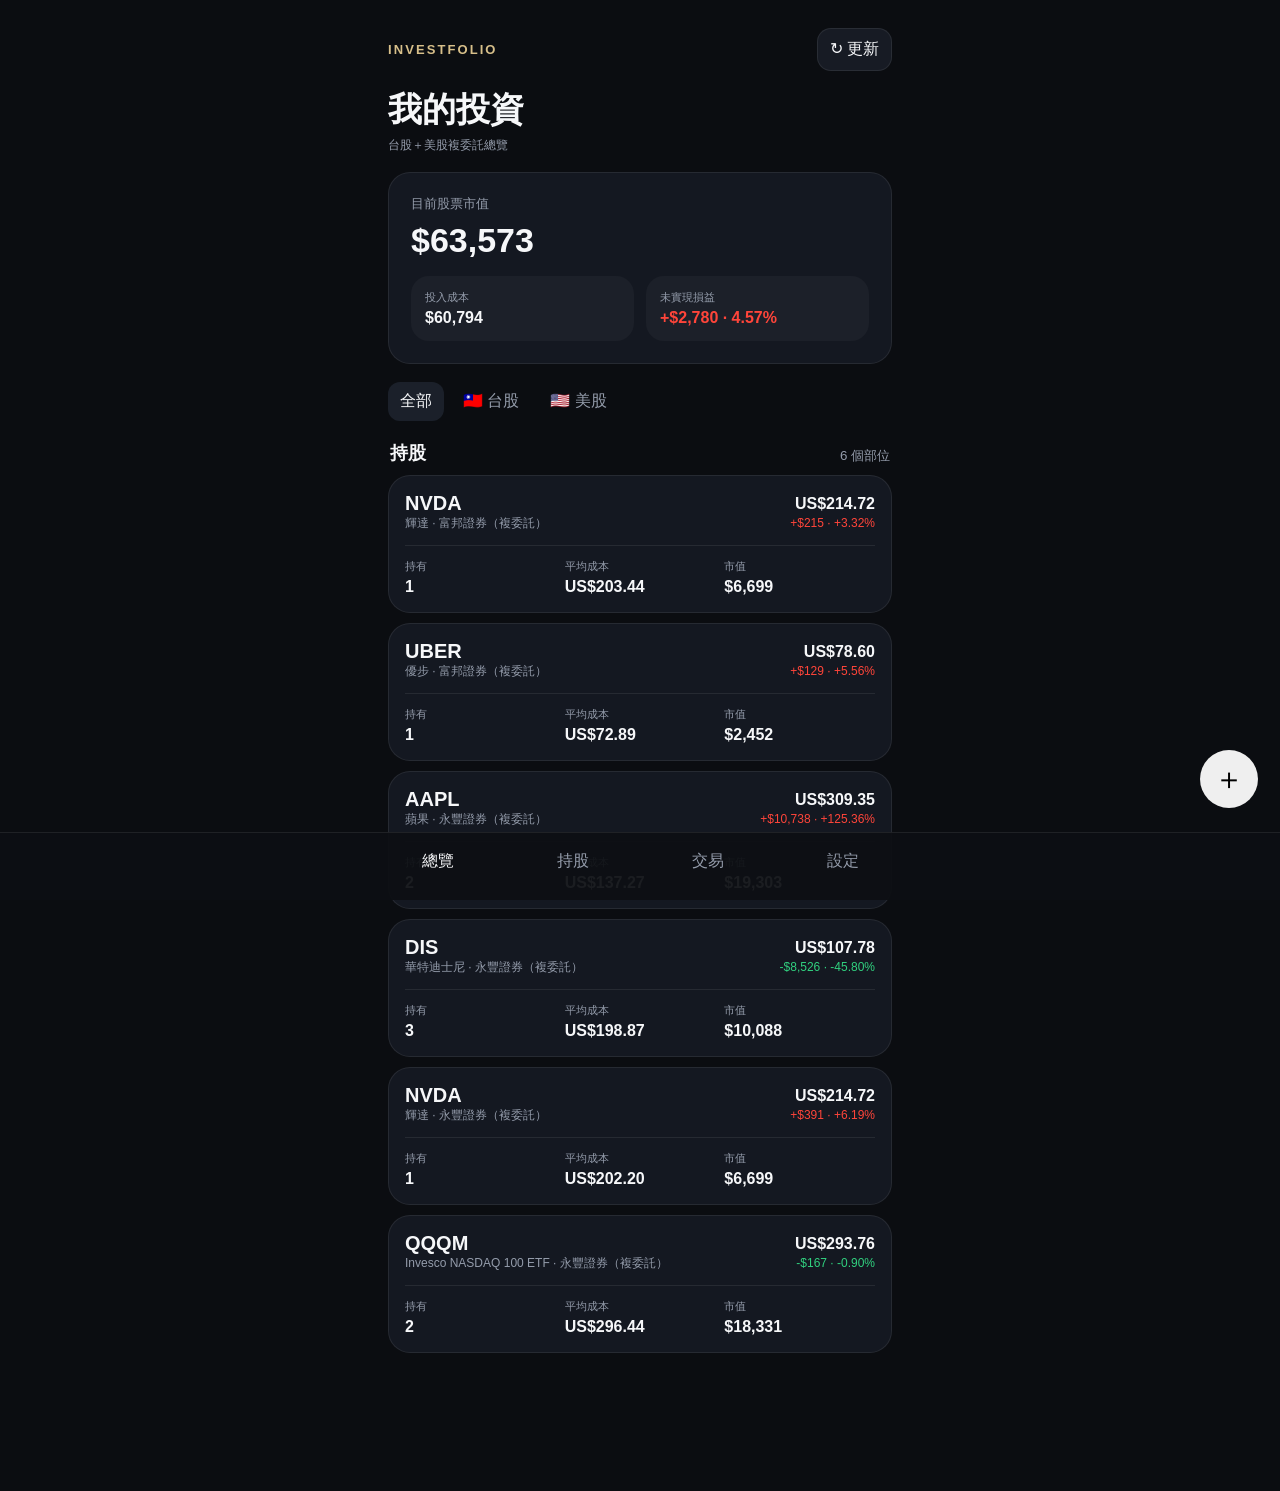
==== commit fca202d6: "Add Sinopac sub-brokerage US holdings" ====
--- a/index.html
+++ b/index.html
@@ -1,11 +1 @@
-<!doctype html>
-<html lang="zh-Hant"><head><meta charset="utf-8"><meta name="viewport" content="width=device-width,initial-scale=1,viewport-fit=cover"><meta name="theme-color" content="#0b0d11"><link rel="manifest" href="manifest.webmanifest"><title>Investfolio</title><style>
-:root{--bg:#0b0d11;--panel:#141821;--panel2:#1b202a;--text:#f6f7f9;--muted:#949cab;--line:rgba(255,255,255,.08);--up:#ff453a;--down:#31d07f;--gold:#d7bf8a}*{box-sizing:border-box}html,body{margin:0;background:var(--bg);color:var(--text);font-family:-apple-system,BlinkMacSystemFont,"SF Pro Display","Noto Sans TC",sans-serif}body{min-height:100vh;padding-bottom:calc(96px + env(safe-area-inset-bottom))}button,input,select{font:inherit}.wrap{max-width:540px;margin:0 auto;padding:calc(18px + env(safe-area-inset-top)) 18px 24px}.top{display:flex;justify-content:space-between;align-items:center;margin-bottom:18px}.brand{font-size:13px;letter-spacing:.16em;color:var(--gold);font-weight:700}.sync{border:1px solid var(--line);background:rgba(255,255,255,.04);color:var(--text);border-radius:14px;padding:10px 12px}h1{font-size:34px;margin:8px 0 4px}.sub{color:var(--muted);font-size:13px}.hero{margin-top:18px;background:linear-gradient(145deg,#171b24,#101319);border:1px solid var(--line);border-radius:26px;padding:22px}.hero .label{font-size:13px;color:var(--muted)}.hero .value{font-size:34px;font-weight:750;margin:8px 0 16px}.grid{display:grid;grid-template-columns:1fr 1fr;gap:12px}.metric{background:rgba(255,255,255,.035);border-radius:18px;padding:14px}.metric span{display:block;color:var(--muted);font-size:12px;margin-bottom:5px}.metric strong{font-size:17px}.up{color:var(--up)!important}.down{color:var(--down)!important}.tabs{display:flex;gap:7px;margin:18px 0 12px;overflow:auto}.tab{white-space:nowrap;border:0;background:transparent;color:var(--muted);padding:9px 12px;border-radius:12px}.tab.active{background:var(--panel2);color:var(--text)}.section-title{display:flex;justify-content:space-between;align-items:end;margin:20px 2px 10px}.section-title h2{font-size:18px;margin:0}.section-title small{color:var(--muted)}.card{background:var(--panel);border:1px solid var(--line);border-radius:22px;padding:16px;margin-bottom:10px}.row{display:flex;justify-content:space-between;gap:12px;align-items:center}.symbol{font-size:20px;font-weight:750}.name{font-size:12px;color:var(--muted);margin-top:2px}.price{font-weight:700;text-align:right}.mini{font-size:12px;color:var(--muted);margin-top:3px;text-align:right}.hold-meta{display:grid;grid-template-columns:repeat(3,1fr);gap:9px;border-top:1px solid var(--line);margin-top:13px;padding-top:13px}.hold-meta span{display:block;font-size:10px;color:var(--muted);margin-bottom:3px}.hold-meta strong{font-size:13px}.empty{text-align:center;padding:34px 20px;color:var(--muted)}.fab{position:fixed;right:max(22px,calc((100vw - 540px)/2 + 22px));bottom:calc(92px + env(safe-area-inset-bottom));width:58px;height:58px;border-radius:50%;border:0;background:#f4f2ed;color:#101216;font-size:30px}.nav{position:fixed;left:0;right:0;bottom:0;background:rgba(13,15,20,.92);backdrop-filter:blur(18px);border-top:1px solid var(--line);padding:10px 12px calc(10px + env(safe-area-inset-bottom));display:flex;justify-content:center}.navin{width:min(540px,100%);display:grid;grid-template-columns:repeat(4,1fr)}.nav button{border:0;background:transparent;color:var(--muted);padding:8px 0;font-size:11px}.nav button.active{color:var(--text)}.sheet{position:fixed;inset:0;background:rgba(0,0,0,.5);display:none;align-items:flex-end;z-index:20}.sheet.show{display:flex}.panel{width:100%;max-height:90vh;overflow:auto;background:#11151c;border-radius:28px 28px 0 0;padding:20px 18px calc(24px + env(safe-area-inset-bottom))}.panelinner{max-width:540px;margin:0 auto}.drag{width:44px;height:5px;border-radius:5px;background:#3c4350;margin:0 auto 16px}label{font-size:12px;color:var(--muted);display:block;margin:12px 2px 6px}input,select{width:100%;background:var(--panel2);border:1px solid var(--line);color:var(--text);padding:13px 14px;border-radius:14px}.formgrid{display:grid;grid-template-columns:1fr 1fr;gap:10px}.primary,.secondary{width:100%;margin-top:12px;border-radius:16px;padding:14px}.primary{border:0;background:#f3f0e8;color:#111;font-weight:750}.secondary{border:1px solid var(--line);background:transparent;color:var(--text)}.note{font-size:12px;color:var(--muted);line-height:1.6}hr{border:0;border-top:1px solid var(--line)}.pill{display:inline-block;border:1px solid var(--line);border-radius:999px;padding:4px 8px;font-size:11px;color:var(--muted)}</style></head><body><div class="wrap" id="app"></div><button class="fab" id="fab">＋</button><div class="nav"><div class="navin"><button data-page="home" class="active">總覽</button><button data-page="holdings">持股</button><button data-page="activity">交易</button><button data-page="settings">設定</button></div></div><div class="sheet" id="sheet"><div class="panel"><div class="panelinner"><div class="drag"></div><div id="sheetContent"></div></div></div></div><script>
-const STORAGE_KEY='investfolio_v1',state=JSON.parse(localStorage.getItem(STORAGE_KEY)||'{"transactions":[],"brokers":[],"quotes":{},"settings":{"finmindToken":"","twelveKey":"","usdTwd":31.2}}');state.transactions=state.transactions||[];state.brokers=state.brokers||[];state.quotes=state.quotes||{};state.settings=state.settings||{finmindToken:'',twelveKey:'',usdTwd:31.2};let page='home',marketFilter='ALL';const $=s=>document.querySelector(s),money=(n,c='TWD')=>new Intl.NumberFormat('zh-TW',{style:'currency',currency:c,maximumFractionDigits:c==='TWD'?0:2}).format(Number(n||0));function save(){localStorage.setItem(STORAGE_KEY,JSON.stringify(state))}function esc(s=''){return String(s).replace(/[&<>"']/g,m=>({'&':'&amp;','<':'&lt;','>':'&gt;','"':'&quot;',"'":'&#39;'}[m]))}function perfClass(n){return Number(n)>=0?'up':'down'}
-function seed(){const tw='原券商（館前分公司）',twItems=[['0050','元大台灣50',7795,65.65,511918,104.65],['00919','群益台灣精選高息',2338,29.91,69945,30.8],['1101','台泥',1099,49.88,54821,24.85],['2317','鴻海',250,257.5,64399,245.5],['2330','台積電',20,1870,37414,2410],['2454','聯發科',35,3691.43,129249,3790],['3711','日月光投控',130,617.46,80300,587],['6207','雷科',300,124,37214,103.5],['6757','台灣虎航',1,54,55,55.8]];if(!state.brokers.includes(tw))state.brokers.push(tw);for(const[symbol,name,qty,avg,cost,current]of twItems){if(!state.transactions.some(t=>t.market==='TW'&&t.symbol===symbol))state.transactions.push({id:'shot-tw-'+symbol,market:'TW',type:'BUY',symbol,name,broker:tw,date:'2026-08-21',qty,price:avg,fee:Number((cost-qty*avg).toFixed(2)),fx:1});if(!state.quotes['TW|'+symbol])state.quotes['TW|'+symbol]={price:current,updated:'2026-08-21T15:19:00+08:00'}}
-const fb='富邦證券（複委託）',fx=9331.78/292.78,us=[['NVDA','輝達',1,203.44,214.18],['UBER','優步',1,72.89,78.60]];if(!state.brokers.includes(fb))state.brokers.push(fb);for(const[symbol,name,qty,avg,current]of us){if(!state.transactions.some(t=>t.market==='US'&&t.symbol===symbol&&t.broker===fb))state.transactions.push({id:'shot-fubon-'+symbol,market:'US',type:'BUY',symbol,name,broker:fb,date:'2026-08-22',qty,price:avg,fee:0,fx});state.quotes['US|'+symbol]={price:current,updated:'2026-08-22T15:36:00+08:00'}}save()}seed();
-function calc(){const map={},realized={TWD:0,USD:0},divs={};for(const t of[...state.transactions].sort((a,b)=>(a.date+a.id).localeCompare(b.date+b.id))){const k=[t.market,t.symbol,t.broker].join('|');if(!map[k])map[k]={market:t.market,symbol:t.symbol,name:t.name||'',broker:t.broker,qty:0,costTwd:0,costNative:0,currency:t.market==='TW'?'TWD':'USD'};const h=map[k],q=+t.qty||0,p=+t.price||0,fee=+t.fee||0,fx=t.market==='TW'?1:+t.fx||+state.settings.usdTwd||1;if(t.type==='BUY'){h.qty+=q;h.costNative+=p*q+fee;h.costTwd+=(p*q+fee)*fx}else if(t.type==='SELL'&&h.qty>0){const at=h.costTwd/h.qty,an=h.costNative/h.qty,sq=Math.min(q,h.qty),pn=p*sq-fee,pt=pn*fx;realized.TWD+=pt-at*sq;if(t.market==='US')realized.USD+=pn-an*sq;h.qty-=sq;h.costTwd-=at*sq;h.costNative-=an*sq}else if(t.type==='DIVIDEND')divs[k]=(divs[k]||0)+(+t.amount||0)*fx}const holdings=Object.values(map).filter(h=>h.qty>1e-7).map(h=>{const quote=state.quotes[h.market+'|'+h.symbol]||{},current=+quote.price||0,fx=h.market==='TW'?1:+state.settings.usdTwd||1,valueNative=current*h.qty,valueTwd=valueNative*fx,pnlTwd=valueTwd-h.costTwd;return{...h,current,valueNative,valueTwd,pnlTwd,pnlPct:h.costTwd?pnlTwd/h.costTwd*100:0,avgNative:h.costNative/h.qty,updated:quote.updated||''}});return{holdings,realized,dividendsTwd:Object.values(divs).reduce((a,b)=>a+b,0)}}function totalMetrics(){const c=calc(),cost=c.holdings.reduce((a,h)=>a+h.costTwd,0),value=c.holdings.reduce((a,h)=>a+h.valueTwd,0),pnl=value-cost;return{cost,value,pnl,pct:cost?pnl/cost*100:0,realized:c.realized.TWD,dividends:c.dividendsTwd}}
-function render(){$('.nav button.active')?.classList.remove('active');$(`.nav button[data-page="${page}"]`)?.classList.add('active');$('#fab').style.display=page==='settings'?'none':'block';({home:renderHome,holdings:renderHoldings,activity:renderActivity,settings:renderSettings}[page])()}function cards(list){if(!list.length)return'<div class="card empty">沒有持股</div>';return list.map(h=>`<div class="card"><div class="row"><div><div class="symbol">${esc(h.symbol)}</div><div class="name">${esc(h.name)} · ${esc(h.broker)}</div></div><div><div class="price">${h.current?money(h.current,h.currency):'尚未更新'}</div><div class="mini ${perfClass(h.pnlTwd)}">${h.pnlTwd>=0?'+':''}${money(h.pnlTwd)} · ${h.pnlPct>=0?'+':''}${h.pnlPct.toFixed(2)}%</div></div></div><div class="hold-meta"><div><span>持有</span><strong>${h.qty}</strong></div><div><span>平均成本</span><strong>${money(h.avgNative,h.currency)}</strong></div><div><span>市值</span><strong>${money(h.valueTwd)}</strong></div></div></div>`).join('')}function renderHome(){const m=totalMetrics(),hs=calc().holdings.filter(h=>marketFilter==='ALL'||h.market===marketFilter);$('#app').innerHTML=`<div class="top"><div class="brand">INVESTFOLIO</div><button class="sync" onclick="refreshQuotes()">↻ 更新</button></div><h1>我的投資</h1><div class="sub">${latestUpdate()}</div><div class="hero"><div class="label">目前股票市值</div><div class="value">${money(m.value)}</div><div class="grid"><div class="metric"><span>投入成本</span><strong>${money(m.cost)}</strong></div><div class="metric"><span>未實現損益</span><strong class="${perfClass(m.pnl)}">${m.pnl>=0?'+':''}${money(m.pnl)} · ${m.pct>=0?'+':''}${m.pct.toFixed(2)}%</strong></div><div class="metric"><span>已實現損益</span><strong>${money(m.realized)}</strong></div><div class="metric"><span>累計股息</span><strong>${money(m.dividends)}</strong></div></div></div><div class="tabs"><button class="tab ${marketFilter==='ALL'?'active':''}" onclick="marketFilter='ALL';render()">全部</button><button class="tab ${marketFilter==='TW'?'active':''}" onclick="marketFilter='TW';render()">🇹🇼 台股</button><button class="tab ${marketFilter==='US'?'active':''}" onclick="marketFilter='US';render()">🇺🇸 美股</button></div><div class="section-title"><h2>持股</h2><small>${hs.length} 個部位</small></div>${cards(hs)}`}function renderHoldings(){const hs=calc().holdings;$('#app').innerHTML=`<div class="top"><div class="brand">INVESTFOLIO</div><button class="sync" onclick="refreshQuotes()">↻ 更新</button></div><h1>持股</h1><div class="sub">紅色＝獲利，綠色＝虧損</div><div style="height:12px"></div>${cards(hs)}`}function renderActivity(){const tx=[...state.transactions].sort((a,b)=>b.date.localeCompare(a.date));$('#app').innerHTML=`<div class="top"><div class="brand">INVESTFOLIO</div></div><h1>交易紀錄</h1><div class="sub">${tx.length} 筆</div><div style="height:14px"></div>${tx.map(t=>`<div class="card"><div class="row"><div><div class="symbol">${esc(t.symbol)}</div><div class="name">${esc(t.date)} · ${esc(t.broker)}</div></div><span class="pill">${t.type==='BUY'?'買進':t.type==='SELL'?'賣出':'股息'}</span></div></div>`).join('')}`}
-function renderSettings(){$('#app').innerHTML=`<div class="top"><div class="brand">INVESTFOLIO</div></div><h1>設定</h1><div class="card"><label>FinMind Token（台股）</label><input id="finmind" value="${esc(state.settings.finmindToken||'')}"><label>Twelve Data API Key（美股）</label><input id="twelve" value="${esc(state.settings.twelveKey||'')}"><label>目前 USD/TWD</label><input id="fx" type="number" step=".0001" value="${+state.settings.usdTwd||31.2}"><button class="primary" onclick="saveSettings()">儲存設定</button></div>`}function latestUpdate(){const x=Object.values(state.quotes).map(q=>q.updated).filter(Boolean).sort();return x.length?'行情更新：'+new Date(x.at(-1)).toLocaleString('zh-TW'):'尚未取得行情'}
-function showTxSheet(){const opts=state.brokers.map(b=>`<option>${esc(b)}</option>`).join('');$('#sheetContent').innerHTML=`<h2>新增交易</h2><div class="formgrid"><div><label>市場</label><select id="mkt"><option value="TW">台股</option><option value="US">美股</option></select></div><div><label>類型</label><select id="typ"><option value="BUY">買進</option><option value="SELL">賣出</option><option value="DIVIDEND">股息</option></select></div></div><label>券商</label><select id="broker">${opts}</select><input id="brokerCustom" placeholder="新增券商" style="margin-top:7px"><div class="formgrid"><div><label>代號</label><input id="symbol"></div><div><label>名稱</label><input id="name"></div></div><div class="formgrid"><div><label>股數</label><input id="qty" type="number" step=".000001"></div><div><label>成交價</label><input id="price" type="number" step=".0001"></div></div><label>手續費</label><input id="fee" type="number" value="0"><label>交易當時 USD/TWD</label><input id="tradeFx" type="number" value="${+state.settings.usdTwd||31.2}"><label>日期</label><input id="date" type="date" value="${new Date().toISOString().slice(0,10)}"><button class="primary" onclick="addTransaction()">儲存交易</button><button class="secondary" onclick="closeSheet()">取消</button>`;$('#sheet').classList.add('show')}function addTransaction(){const market=$('#mkt').value,type=$('#typ').value,symbol=$('#symbol').value.trim().toUpperCase(),broker=($('#brokerCustom').value.trim()||$('#broker').value).trim(),t={id:String(Date.now()),market,type,symbol,name:$('#name').value.trim(),broker,date:$('#date').value,qty:+$('#qty').value||0,price:+$('#price').value||0,fee:+$('#fee').value||0,fx:market==='TW'?1:+$('#tradeFx').value||1};if(!symbol||!broker||!t.qty||!t.price)return alert('請填完整');if(!state.brokers.includes(broker))state.brokers.push(broker);state.transactions.push(t);save();closeSheet();render()}function closeSheet(){$('#sheet').classList.remove('show')}function saveSettings(){state.settings.finmindToken=$('#finmind').value.trim();state.settings.twelveKey=$('#twelve').value.trim();state.settings.usdTwd=+$('#fx').value||1;save();render()}
-async function refreshQuotes(){const hs=calc().holdings;let ok=0,fail=0;for(const h of hs){try{let price=0;if(h.market==='TW'){if(!state.settings.finmindToken)throw 0;const r=await fetch(`https://api.finmindtrade.com/api/v4/taiwan_stock_tick_snapshot?data_id=${encodeURIComponent(h.symbol)}&token=${encodeURIComponent(state.settings.finmindToken)}`),j=await r.json(),d=(j.data||[])[0]||{};price=+(d.close||d.price||d.last_price||0)}else{if(!state.settings.twelveKey)throw 0;const r=await fetch(`https://api.twelvedata.com/price?symbol=${encodeURIComponent(h.symbol)}&apikey=${encodeURIComponent(state.settings.twelveKey)}`),j=await r.json();price=+j.price||0}if(!price)throw 0;state.quotes[h.market+'|'+h.symbol]={price,updated:new Date().toISOString()};ok++}catch(e){fail++}}save();render();alert(`更新完成：${ok} 檔成功${fail?`，${fail} 檔失敗`:''}`)}document.querySelectorAll('.nav button').forEach(b=>b.onclick=()=>{page=b.dataset.page;render()});$('#fab').onclick=showTxSheet;$('#sheet').onclick=e=>{if(e.target.id==='sheet')closeSheet()};if('serviceWorker'in navigator)navigator.serviceWorker.register('sw.js').catch(()=>{});render();</script></body></html>+<!doctype html><html lang="zh-Hant"><head><meta charset="utf-8"><meta name="viewport" content="width=device-width,initial-scale=1,viewport-fit=cover"><meta name="theme-color" content="#0b0d11"><link rel="manifest" href="manifest.webmanifest"><title>Investfolio</title><style>:root{--bg:#0b0d11;--panel:#141821;--panel2:#1b202a;--text:#f6f7f9;--muted:#949cab;--line:rgba(255,255,255,.08);--up:#ff453a;--down:#31d07f;--gold:#d7bf8a}*{box-sizing:border-box}html,body{margin:0;background:var(--bg);color:var(--text);font-family:-apple-system,BlinkMacSystemFont,"SF Pro Display","Noto Sans TC",sans-serif}body{min-height:100vh;padding-bottom:100px}button,input,select{font:inherit}.wrap{max-width:540px;margin:auto;padding:28px 18px}.top,.row{display:flex;justify-content:space-between;align-items:center;gap:12px}.brand{font-size:13px;letter-spacing:.16em;color:var(--gold);font-weight:700}.sync{border:1px solid var(--line);background:#171b24;color:var(--text);border-radius:14px;padding:10px 12px}h1{font-size:34px;margin:16px 0 4px}.sub,.name,.mini{color:var(--muted);font-size:12px}.hero,.card{background:var(--panel);border:1px solid var(--line);border-radius:22px}.hero{margin-top:18px;padding:22px}.hero .label{font-size:13px;color:var(--muted)}.hero .value{font-size:34px;font-weight:750;margin:8px 0 16px}.grid{display:grid;grid-template-columns:1fr 1fr;gap:12px}.metric{background:rgba(255,255,255,.035);border-radius:18px;padding:14px}.metric span,.hold-meta span{display:block;color:var(--muted);font-size:11px;margin-bottom:4px}.up{color:var(--up)!important}.down{color:var(--down)!important}.tabs{display:flex;gap:7px;margin:18px 0 12px;overflow:auto}.tab{border:0;background:transparent;color:var(--muted);padding:9px 12px;border-radius:12px;white-space:nowrap}.tab.active{background:var(--panel2);color:var(--text)}.section-title{display:flex;justify-content:space-between;align-items:end;margin:20px 2px 10px}.section-title h2{font-size:18px;margin:0}.section-title small{color:var(--muted)}.card{padding:16px;margin-bottom:10px}.symbol{font-size:20px;font-weight:750}.price{font-weight:700;text-align:right}.mini{text-align:right;margin-top:3px}.hold-meta{display:grid;grid-template-columns:repeat(3,1fr);gap:9px;border-top:1px solid var(--line);margin-top:13px;padding-top:13px}.nav{position:fixed;left:0;right:0;bottom:0;background:rgba(13,15,20,.94);border-top:1px solid var(--line);padding:10px 12px 20px;display:flex;justify-content:center}.navin{width:min(540px,100%);display:grid;grid-template-columns:repeat(4,1fr)}.nav button{border:0;background:transparent;color:var(--muted);padding:8px}.nav button.active{color:var(--text)}.fab{position:fixed;right:22px;bottom:92px;width:58px;height:58px;border-radius:50%;border:0;font-size:30px}.sheet{position:fixed;inset:0;background:#0008;display:none;align-items:flex-end;z-index:20}.sheet.show{display:flex}.panel{width:100%;background:#11151c;border-radius:28px 28px 0 0;padding:22px 18px 30px;max-height:90vh;overflow:auto}.panelinner{max-width:540px;margin:auto}label{font-size:12px;color:var(--muted);display:block;margin:12px 2px 6px}input,select{width:100%;background:var(--panel2);border:1px solid var(--line);color:var(--text);padding:13px;border-radius:14px}.formgrid{display:grid;grid-template-columns:1fr 1fr;gap:10px}.primary,.secondary{width:100%;margin-top:12px;border-radius:16px;padding:14px}.primary{border:0}.secondary{border:1px solid var(--line);background:transparent;color:var(--text)}</style></head><body><div class="wrap" id="app"></div><button class="fab" id="fab">＋</button><div class="nav"><div class="navin"><button data-page="home" class="active">總覽</button><button data-page="holdings">持股</button><button data-page="activity">交易</button><button data-page="settings">設定</button></div></div><div class="sheet" id="sheet"><div class="panel"><div class="panelinner" id="sheetContent"></div></div></div><script>const K='investfolio_v1',state=JSON.parse(localStorage.getItem(K)||'{"transactions":[],"brokers":[],"quotes":{},"settings":{"finmindToken":"","twelveKey":"","usdTwd":31.2}}');state.transactions||=[];state.brokers||=[];state.quotes||={};state.settings||={usdTwd:31.2};let page='home',marketFilter='ALL';const $=s=>document.querySelector(s),money=(n,c='TWD')=>new Intl.NumberFormat('zh-TW',{style:'currency',currency:c,maximumFractionDigits:c==='TWD'?0:2}).format(+n||0),save=()=>localStorage.setItem(K,JSON.stringify(state)),pc=n=>+n>=0?'up':'down';function addSeed(broker,market,items,prefix,fx=1){if(!state.brokers.includes(broker))state.brokers.push(broker);for(const[symbol,name,qty,avg,current]of items){if(!state.transactions.some(t=>t.market===market&&t.symbol===symbol&&t.broker===broker))state.transactions.push({id:prefix+symbol,market,type:'BUY',symbol,name,broker,date:'2026-08-22',qty,price:avg,fee:0,fx});state.quotes[market+'|'+symbol]={price:current,updated:'2026-08-22T15:36:00+08:00'}}}function seed(){addSeed('富邦證券（複委託）','US',[['NVDA','輝達',1,203.44,214.72],['UBER','優步',1,72.89,78.60]],'fubon-',31.872);addSeed('永豐證券（複委託）','US',[['AAPL','蘋果',2,137.27,309.35],['DIS','華特迪士尼',3,198.87,107.78],['NVDA','輝達',1,202.20,214.72],['QQQM','Invesco NASDAQ 100 ETF',2,296.44,293.76]],'sinopac-',+state.settings.usdTwd||31.2);save()}seed();function calc(){const map={};for(const t of state.transactions){const k=[t.market,t.symbol,t.broker].join('|');if(!map[k])map[k]={market:t.market,symbol:t.symbol,name:t.name||'',broker:t.broker,qty:0,costTwd:0,costNative:0,currency:t.market==='TW'?'TWD':'USD'};const h=map[k],q=+t.qty||0,p=+t.price||0,fee=+t.fee||0,fx=t.market==='TW'?1:+t.fx||+state.settings.usdTwd||1;if(t.type==='BUY'){h.qty+=q;h.costNative+=p*q+fee;h.costTwd+=(p*q+fee)*fx}}const holdings=Object.values(map).filter(h=>h.qty>0).map(h=>{const current=+(state.quotes[h.market+'|'+h.symbol]?.price)||0,fx=h.market==='TW'?1:+state.settings.usdTwd||1,valueNative=current*h.qty,valueTwd=valueNative*fx,pnlTwd=valueTwd-h.costTwd;return{...h,current,valueTwd,pnlTwd,pnlPct:h.costTwd?pnlTwd/h.costTwd*100:0,avgNative:h.costNative/h.qty}});return holdings}function metrics(){const h=calc(),cost=h.reduce((a,x)=>a+x.costTwd,0),value=h.reduce((a,x)=>a+x.valueTwd,0),pnl=value-cost;return{cost,value,pnl,pct:cost?pnl/cost*100:0}}function cards(h){return h.map(x=>`<div class="card"><div class="row"><div><div class="symbol">${x.symbol}</div><div class="name">${x.name} · ${x.broker}</div></div><div><div class="price">${x.current?money(x.current,x.currency):'尚未更新'}</div><div class="mini ${pc(x.pnlTwd)}">${x.pnlTwd>=0?'+':''}${money(x.pnlTwd)} · ${x.pnlPct>=0?'+':''}${x.pnlPct.toFixed(2)}%</div></div></div><div class="hold-meta"><div><span>持有</span><strong>${x.qty}</strong></div><div><span>平均成本</span><strong>${money(x.avgNative,x.currency)}</strong></div><div><span>市值</span><strong>${money(x.valueTwd)}</strong></div></div></div>`).join('')}function renderHome(){const m=metrics(),h=calc().filter(x=>marketFilter==='ALL'||x.market===marketFilter);$('#app').innerHTML=`<div class="top"><div class="brand">INVESTFOLIO</div><button class="sync" onclick="refreshQuotes()">↻ 更新</button></div><h1>我的投資</h1><div class="sub">台股＋美股複委託總覽</div><div class="hero"><div class="label">目前股票市值</div><div class="value">${money(m.value)}</div><div class="grid"><div class="metric"><span>投入成本</span><strong>${money(m.cost)}</strong></div><div class="metric"><span>未實現損益</span><strong class="${pc(m.pnl)}">${m.pnl>=0?'+':''}${money(m.pnl)} · ${m.pct.toFixed(2)}%</strong></div></div></div><div class="tabs"><button class="tab ${marketFilter==='ALL'?'active':''}" onclick="marketFilter='ALL';render()">全部</button><button class="tab ${marketFilter==='TW'?'active':''}" onclick="marketFilter='TW';render()">🇹🇼 台股</button><button class="tab ${marketFilter==='US'?'active':''}" onclick="marketFilter='US';render()">🇺🇸 美股</button></div><div class="section-title"><h2>持股</h2><small>${h.length} 個部位</small></div>${cards(h)}`}function renderHoldings(){$('#app').innerHTML=`<h1>持股</h1><div class="sub">紅色＝獲利，綠色＝虧損</div><div style="height:14px"></div>${cards(calc())}`}function renderActivity(){$('#app').innerHTML='<h1>交易紀錄</h1>'+state.transactions.map(t=>`<div class="card"><b>${t.symbol}</b><div class="name">${t.broker} · ${t.qty} × ${money(t.price,t.market==='TW'?'TWD':'USD')}</div></div>`).join('')}function renderSettings(){$('#app').innerHTML=`<h1>設定</h1><div class="card"><label>FinMind Token（台股）</label><input id="finmind" value="${state.settings.finmindToken||''}"><label>Twelve Data API Key（美股）</label><input id="twelve" value="${state.settings.twelveKey||''}"><label>USD/TWD</label><input id="fx" type="number" step=".001" value="${+state.settings.usdTwd||31.2}"><button class="primary" onclick="saveSettings()">儲存</button></div>`}function render(){$('.nav button.active')?.classList.remove('active');$(`.nav button[data-page="${page}"]`)?.classList.add('active');$('#fab').style.display=page==='settings'?'none':'block';({home:renderHome,holdings:renderHoldings,activity:renderActivity,settings:renderSettings}[page])()}function showTxSheet(){$('#sheetContent').innerHTML=`<h2>新增交易</h2><label>市場</label><select id="mkt"><option value="TW">台股</option><option value="US">美股</option></select><label>券商</label><select id="broker">${state.brokers.map(b=>`<option>${b}</option>`)}</select><label>代號</label><input id="symbol"><label>名稱</label><input id="name"><div class="formgrid"><div><label>股數</label><input id="qty" type="number"></div><div><label>成交價</label><input id="price" type="number"></div></div><label>交易匯率</label><input id="tfx" type="number" value="${+state.settings.usdTwd||31.2}"><button class="primary" onclick="addTx()">儲存</button><button class="secondary" onclick="$('#sheet').classList.remove('show')">取消</button>`;$('#sheet').classList.add('show')}function addTx(){const market=$('#mkt').value,symbol=$('#symbol').value.trim().toUpperCase(),broker=$('#broker').value,qty=+$('#qty').value,price=+$('#price').value;if(!symbol||!qty||!price)return alert('請填完整');state.transactions.push({id:String(Date.now()),market,type:'BUY',symbol,name:$('#name').value.trim(),broker,date:new Date().toISOString().slice(0,10),qty,price,fee:0,fx:market==='TW'?1:+$('#tfx').value});save();$('#sheet').classList.remove('show');render()}function saveSettings(){state.settings.finmindToken=$('#finmind').value.trim();state.settings.twelveKey=$('#twelve').value.trim();state.settings.usdTwd=+$('#fx').value||31.2;save();render()}async function refreshQuotes(){let ok=0,fail=0;for(const h of calc()){try{let p=0;if(h.market==='TW'){if(!state.settings.finmindToken)throw 0;const j=await(await fetch(`https://api.finmindtrade.com/api/v4/taiwan_stock_tick_snapshot?data_id=${h.symbol}&token=${state.settings.finmindToken}`)).json(),d=(j.data||[])[0]||{};p=+(d.close||d.price||d.last_price||0)}else{if(!state.settings.twelveKey)throw 0;const j=await(await fetch(`https://api.twelvedata.com/price?symbol=${h.symbol}&apikey=${state.settings.twelveKey}`)).json();p=+j.price||0}if(!p)throw 0;state.quotes[h.market+'|'+h.symbol]={price:p,updated:new Date().toISOString()};ok++}catch(e){fail++}}save();render();alert(`更新完成：${ok} 檔成功${fail?`，${fail} 檔失敗`:''}`)}document.querySelectorAll('.nav button').forEach(b=>b.onclick=()=>{page=b.dataset.page;render()});$('#fab').onclick=showTxSheet;$('#sheet').onclick=e=>{if(e.target.id==='sheet')$('#sheet').classList.remove('show')};render();</script></body></html>
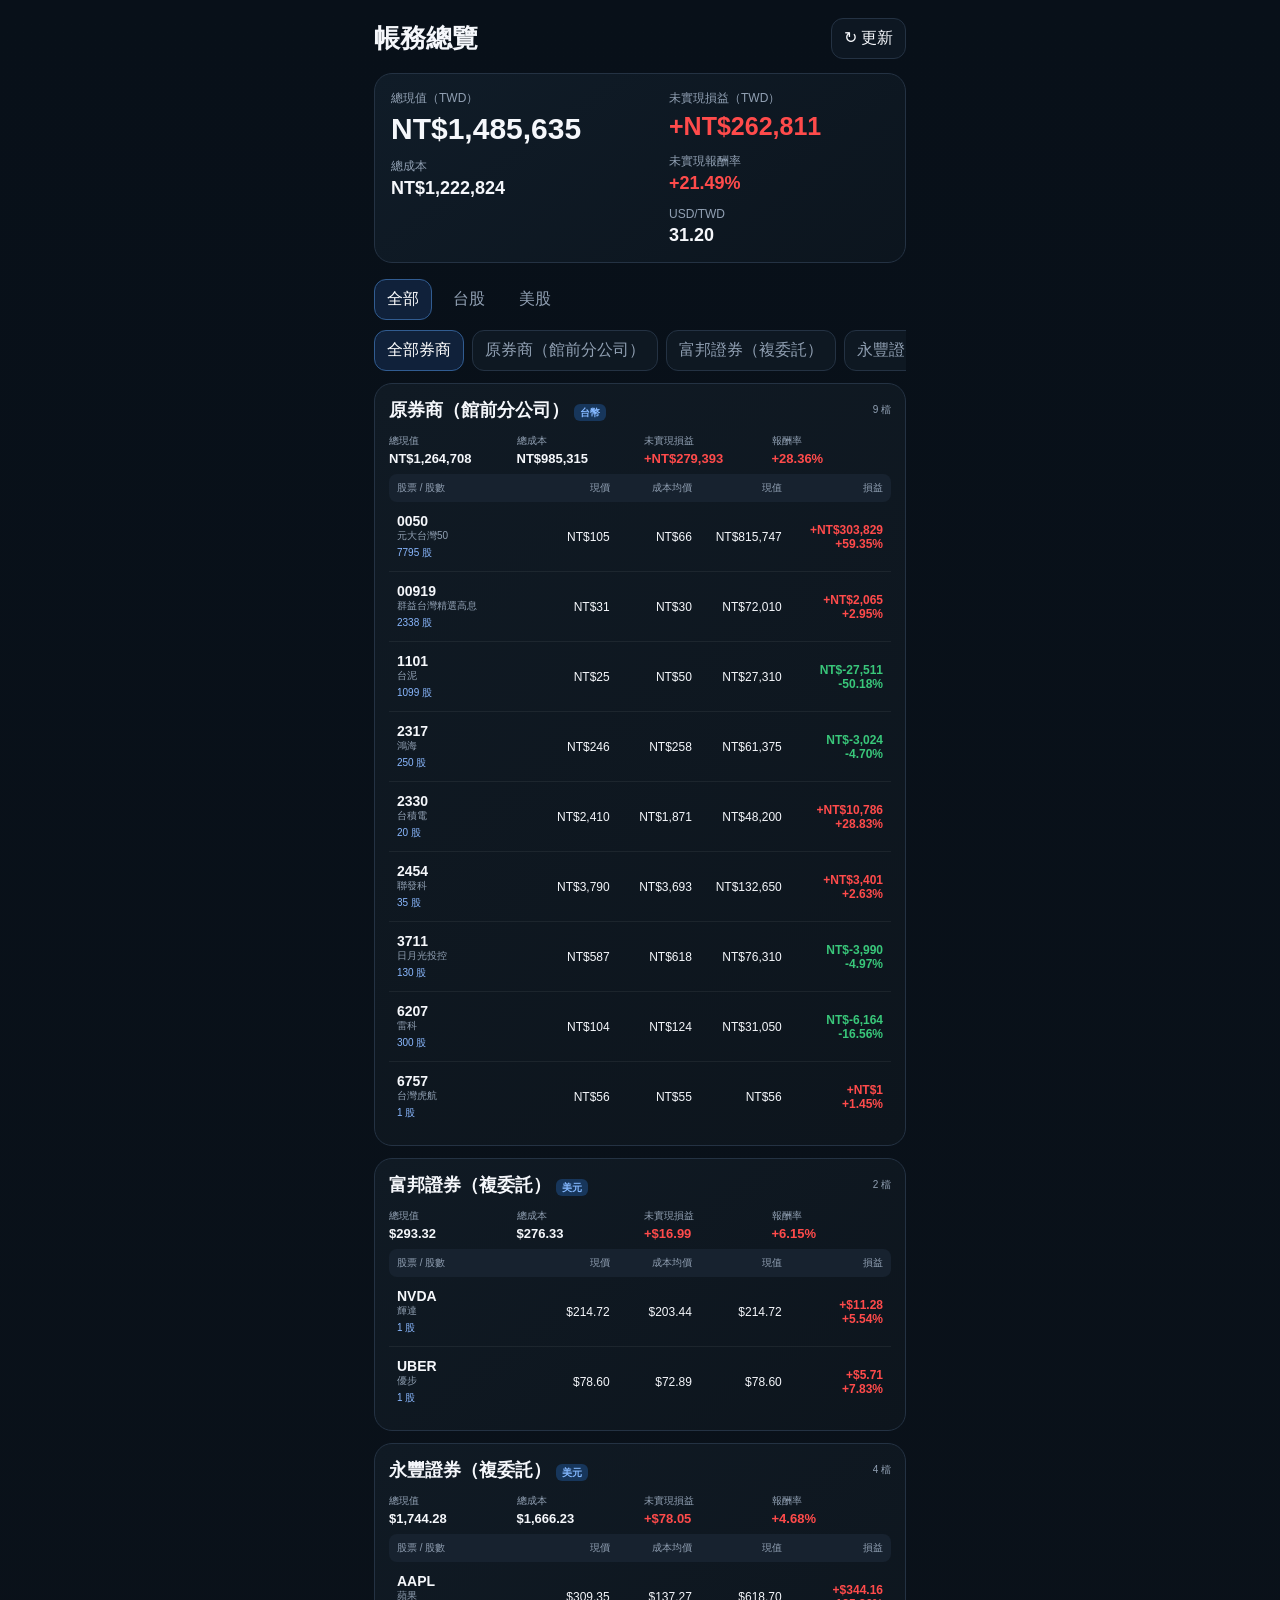
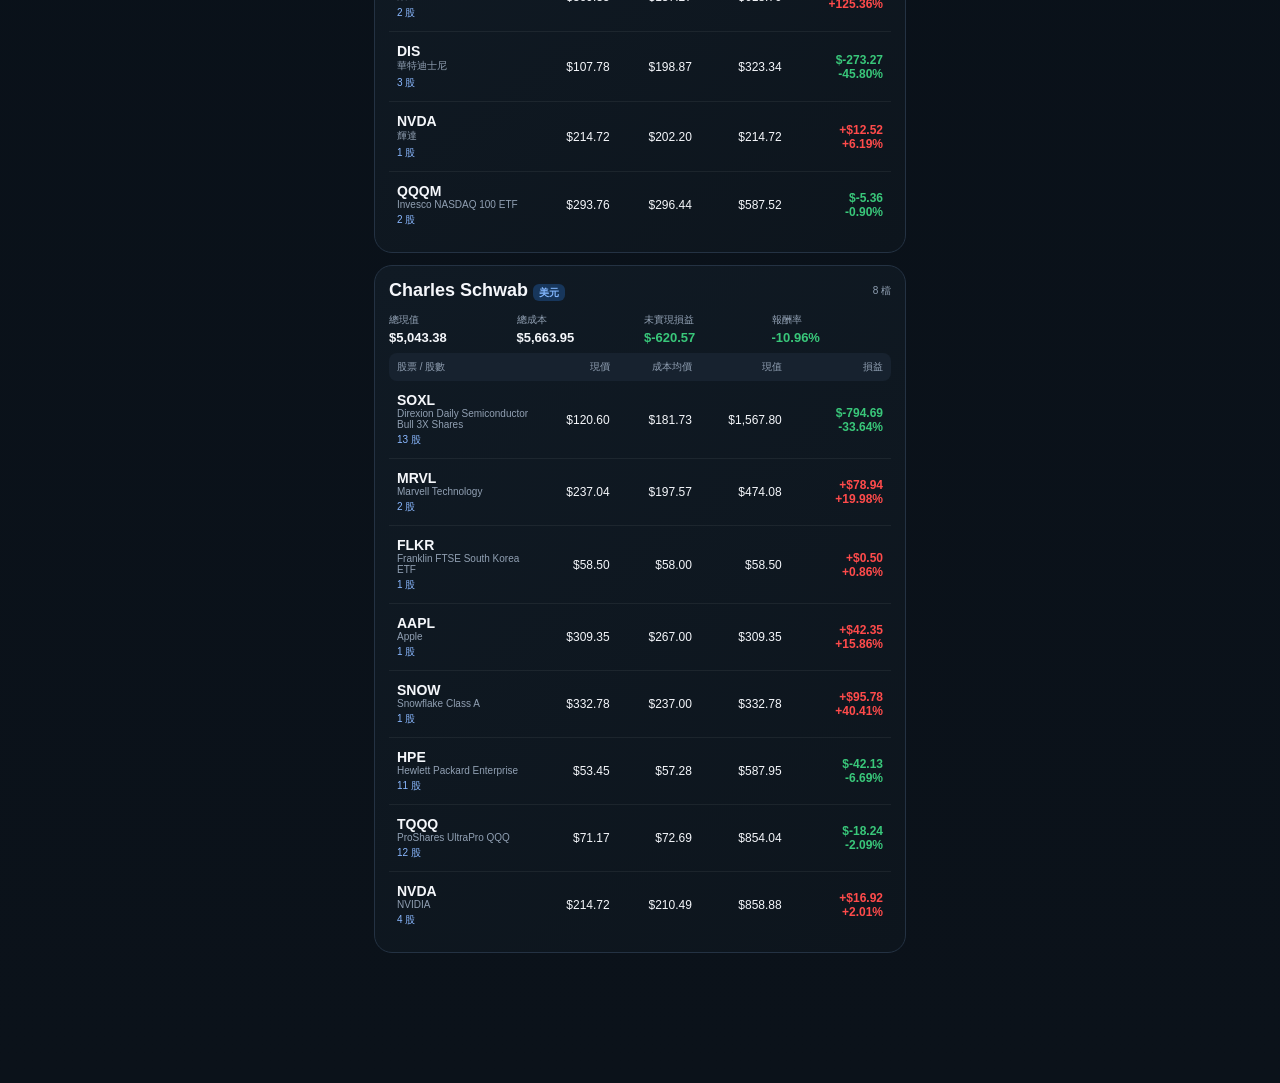
==== commit 4a79b14d: "Switch Investfolio to redesigned broker-separated dashboard" ====
--- a/index.html
+++ b/index.html
@@ -1 +1 @@
-<!doctype html><html lang="zh-Hant"><head><meta charset="utf-8"><meta name="viewport" content="width=device-width,initial-scale=1,viewport-fit=cover"><meta name="theme-color" content="#0b0d11"><link rel="manifest" href="manifest.webmanifest"><title>Investfolio</title><style>:root{--bg:#0b0d11;--panel:#141821;--panel2:#1b202a;--text:#f6f7f9;--muted:#949cab;--line:rgba(255,255,255,.08);--up:#ff453a;--down:#31d07f;--gold:#d7bf8a}*{box-sizing:border-box}html,body{margin:0;background:var(--bg);color:var(--text);font-family:-apple-system,BlinkMacSystemFont,"SF Pro Display","Noto Sans TC",sans-serif}body{min-height:100vh;padding-bottom:100px}button,input,select{font:inherit}.wrap{max-width:540px;margin:auto;padding:28px 18px}.top,.row{display:flex;justify-content:space-between;align-items:center;gap:12px}.brand{font-size:13px;letter-spacing:.16em;color:var(--gold);font-weight:700}.sync{border:1px solid var(--line);background:#171b24;color:var(--text);border-radius:14px;padding:10px 12px}h1{font-size:34px;margin:16px 0 4px}.sub,.name,.mini{color:var(--muted);font-size:12px}.hero,.card{background:var(--panel);border:1px solid var(--line);border-radius:22px}.hero{margin-top:18px;padding:22px}.hero .label{font-size:13px;color:var(--muted)}.hero .value{font-size:34px;font-weight:750;margin:8px 0 16px}.grid{display:grid;grid-template-columns:1fr 1fr;gap:12px}.metric{background:rgba(255,255,255,.035);border-radius:18px;padding:14px}.metric span,.hold-meta span{display:block;color:var(--muted);font-size:11px;margin-bottom:4px}.up{color:var(--up)!important}.down{color:var(--down)!important}.tabs{display:flex;gap:7px;margin:18px 0 12px;overflow:auto}.tab{border:0;background:transparent;color:var(--muted);padding:9px 12px;border-radius:12px;white-space:nowrap}.tab.active{background:var(--panel2);color:var(--text)}.section-title{display:flex;justify-content:space-between;align-items:end;margin:20px 2px 10px}.section-title h2{font-size:18px;margin:0}.section-title small{color:var(--muted)}.card{padding:16px;margin-bottom:10px}.symbol{font-size:20px;font-weight:750}.price{font-weight:700;text-align:right}.mini{text-align:right;margin-top:3px}.hold-meta{display:grid;grid-template-columns:repeat(3,1fr);gap:9px;border-top:1px solid var(--line);margin-top:13px;padding-top:13px}.nav{position:fixed;left:0;right:0;bottom:0;background:rgba(13,15,20,.94);border-top:1px solid var(--line);padding:10px 12px 20px;display:flex;justify-content:center}.navin{width:min(540px,100%);display:grid;grid-template-columns:repeat(4,1fr)}.nav button{border:0;background:transparent;color:var(--muted);padding:8px}.nav button.active{color:var(--text)}.fab{position:fixed;right:22px;bottom:92px;width:58px;height:58px;border-radius:50%;border:0;font-size:30px}.sheet{position:fixed;inset:0;background:#0008;display:none;align-items:flex-end;z-index:20}.sheet.show{display:flex}.panel{width:100%;background:#11151c;border-radius:28px 28px 0 0;padding:22px 18px 30px;max-height:90vh;overflow:auto}.panelinner{max-width:540px;margin:auto}label{font-size:12px;color:var(--muted);display:block;margin:12px 2px 6px}input,select{width:100%;background:var(--panel2);border:1px solid var(--line);color:var(--text);padding:13px;border-radius:14px}.formgrid{display:grid;grid-template-columns:1fr 1fr;gap:10px}.primary,.secondary{width:100%;margin-top:12px;border-radius:16px;padding:14px}.primary{border:0}.secondary{border:1px solid var(--line);background:transparent;color:var(--text)}</style></head><body><div class="wrap" id="app"></div><button class="fab" id="fab">＋</button><div class="nav"><div class="navin"><button data-page="home" class="active">總覽</button><button data-page="holdings">持股</button><button data-page="activity">交易</button><button data-page="settings">設定</button></div></div><div class="sheet" id="sheet"><div class="panel"><div class="panelinner" id="sheetContent"></div></div></div><script>const K='investfolio_v1',state=JSON.parse(localStorage.getItem(K)||'{"transactions":[],"brokers":[],"quotes":{},"settings":{"finmindToken":"","twelveKey":"","usdTwd":31.2}}');state.transactions||=[];state.brokers||=[];state.quotes||={};state.settings||={usdTwd:31.2};let page='home',marketFilter='ALL';const $=s=>document.querySelector(s),money=(n,c='TWD')=>new Intl.NumberFormat('zh-TW',{style:'currency',currency:c,maximumFractionDigits:c==='TWD'?0:2}).format(+n||0),save=()=>localStorage.setItem(K,JSON.stringify(state)),pc=n=>+n>=0?'up':'down';function addSeed(broker,market,items,prefix,fx=1){if(!state.brokers.includes(broker))state.brokers.push(broker);for(const[symbol,name,qty,avg,current]of items){if(!state.transactions.some(t=>t.market===market&&t.symbol===symbol&&t.broker===broker))state.transactions.push({id:prefix+symbol,market,type:'BUY',symbol,name,broker,date:'2026-08-22',qty,price:avg,fee:0,fx});state.quotes[market+'|'+symbol]={price:current,updated:'2026-08-22T15:36:00+08:00'}}}function seed(){addSeed('富邦證券（複委託）','US',[['NVDA','輝達',1,203.44,214.72],['UBER','優步',1,72.89,78.60]],'fubon-',31.872);addSeed('永豐證券（複委託）','US',[['AAPL','蘋果',2,137.27,309.35],['DIS','華特迪士尼',3,198.87,107.78],['NVDA','輝達',1,202.20,214.72],['QQQM','Invesco NASDAQ 100 ETF',2,296.44,293.76]],'sinopac-',+state.settings.usdTwd||31.2);save()}seed();function calc(){const map={};for(const t of state.transactions){const k=[t.market,t.symbol,t.broker].join('|');if(!map[k])map[k]={market:t.market,symbol:t.symbol,name:t.name||'',broker:t.broker,qty:0,costTwd:0,costNative:0,currency:t.market==='TW'?'TWD':'USD'};const h=map[k],q=+t.qty||0,p=+t.price||0,fee=+t.fee||0,fx=t.market==='TW'?1:+t.fx||+state.settings.usdTwd||1;if(t.type==='BUY'){h.qty+=q;h.costNative+=p*q+fee;h.costTwd+=(p*q+fee)*fx}}const holdings=Object.values(map).filter(h=>h.qty>0).map(h=>{const current=+(state.quotes[h.market+'|'+h.symbol]?.price)||0,fx=h.market==='TW'?1:+state.settings.usdTwd||1,valueNative=current*h.qty,valueTwd=valueNative*fx,pnlTwd=valueTwd-h.costTwd;return{...h,current,valueTwd,pnlTwd,pnlPct:h.costTwd?pnlTwd/h.costTwd*100:0,avgNative:h.costNative/h.qty}});return holdings}function metrics(){const h=calc(),cost=h.reduce((a,x)=>a+x.costTwd,0),value=h.reduce((a,x)=>a+x.valueTwd,0),pnl=value-cost;return{cost,value,pnl,pct:cost?pnl/cost*100:0}}function cards(h){return h.map(x=>`<div class="card"><div class="row"><div><div class="symbol">${x.symbol}</div><div class="name">${x.name} · ${x.broker}</div></div><div><div class="price">${x.current?money(x.current,x.currency):'尚未更新'}</div><div class="mini ${pc(x.pnlTwd)}">${x.pnlTwd>=0?'+':''}${money(x.pnlTwd)} · ${x.pnlPct>=0?'+':''}${x.pnlPct.toFixed(2)}%</div></div></div><div class="hold-meta"><div><span>持有</span><strong>${x.qty}</strong></div><div><span>平均成本</span><strong>${money(x.avgNative,x.currency)}</strong></div><div><span>市值</span><strong>${money(x.valueTwd)}</strong></div></div></div>`).join('')}function renderHome(){const m=metrics(),h=calc().filter(x=>marketFilter==='ALL'||x.market===marketFilter);$('#app').innerHTML=`<div class="top"><div class="brand">INVESTFOLIO</div><button class="sync" onclick="refreshQuotes()">↻ 更新</button></div><h1>我的投資</h1><div class="sub">台股＋美股複委託總覽</div><div class="hero"><div class="label">目前股票市值</div><div class="value">${money(m.value)}</div><div class="grid"><div class="metric"><span>投入成本</span><strong>${money(m.cost)}</strong></div><div class="metric"><span>未實現損益</span><strong class="${pc(m.pnl)}">${m.pnl>=0?'+':''}${money(m.pnl)} · ${m.pct.toFixed(2)}%</strong></div></div></div><div class="tabs"><button class="tab ${marketFilter==='ALL'?'active':''}" onclick="marketFilter='ALL';render()">全部</button><button class="tab ${marketFilter==='TW'?'active':''}" onclick="marketFilter='TW';render()">🇹🇼 台股</button><button class="tab ${marketFilter==='US'?'active':''}" onclick="marketFilter='US';render()">🇺🇸 美股</button></div><div class="section-title"><h2>持股</h2><small>${h.length} 個部位</small></div>${cards(h)}`}function renderHoldings(){$('#app').innerHTML=`<h1>持股</h1><div class="sub">紅色＝獲利，綠色＝虧損</div><div style="height:14px"></div>${cards(calc())}`}function renderActivity(){$('#app').innerHTML='<h1>交易紀錄</h1>'+state.transactions.map(t=>`<div class="card"><b>${t.symbol}</b><div class="name">${t.broker} · ${t.qty} × ${money(t.price,t.market==='TW'?'TWD':'USD')}</div></div>`).join('')}function renderSettings(){$('#app').innerHTML=`<h1>設定</h1><div class="card"><label>FinMind Token（台股）</label><input id="finmind" value="${state.settings.finmindToken||''}"><label>Twelve Data API Key（美股）</label><input id="twelve" value="${state.settings.twelveKey||''}"><label>USD/TWD</label><input id="fx" type="number" step=".001" value="${+state.settings.usdTwd||31.2}"><button class="primary" onclick="saveSettings()">儲存</button></div>`}function render(){$('.nav button.active')?.classList.remove('active');$(`.nav button[data-page="${page}"]`)?.classList.add('active');$('#fab').style.display=page==='settings'?'none':'block';({home:renderHome,holdings:renderHoldings,activity:renderActivity,settings:renderSettings}[page])()}function showTxSheet(){$('#sheetContent').innerHTML=`<h2>新增交易</h2><label>市場</label><select id="mkt"><option value="TW">台股</option><option value="US">美股</option></select><label>券商</label><select id="broker">${state.brokers.map(b=>`<option>${b}</option>`)}</select><label>代號</label><input id="symbol"><label>名稱</label><input id="name"><div class="formgrid"><div><label>股數</label><input id="qty" type="number"></div><div><label>成交價</label><input id="price" type="number"></div></div><label>交易匯率</label><input id="tfx" type="number" value="${+state.settings.usdTwd||31.2}"><button class="primary" onclick="addTx()">儲存</button><button class="secondary" onclick="$('#sheet').classList.remove('show')">取消</button>`;$('#sheet').classList.add('show')}function addTx(){const market=$('#mkt').value,symbol=$('#symbol').value.trim().toUpperCase(),broker=$('#broker').value,qty=+$('#qty').value,price=+$('#price').value;if(!symbol||!qty||!price)return alert('請填完整');state.transactions.push({id:String(Date.now()),market,type:'BUY',symbol,name:$('#name').value.trim(),broker,date:new Date().toISOString().slice(0,10),qty,price,fee:0,fx:market==='TW'?1:+$('#tfx').value});save();$('#sheet').classList.remove('show');render()}function saveSettings(){state.settings.finmindToken=$('#finmind').value.trim();state.settings.twelveKey=$('#twelve').value.trim();state.settings.usdTwd=+$('#fx').value||31.2;save();render()}async function refreshQuotes(){let ok=0,fail=0;for(const h of calc()){try{let p=0;if(h.market==='TW'){if(!state.settings.finmindToken)throw 0;const j=await(await fetch(`https://api.finmindtrade.com/api/v4/taiwan_stock_tick_snapshot?data_id=${h.symbol}&token=${state.settings.finmindToken}`)).json(),d=(j.data||[])[0]||{};p=+(d.close||d.price||d.last_price||0)}else{if(!state.settings.twelveKey)throw 0;const j=await(await fetch(`https://api.twelvedata.com/price?symbol=${h.symbol}&apikey=${state.settings.twelveKey}`)).json();p=+j.price||0}if(!p)throw 0;state.quotes[h.market+'|'+h.symbol]={price:p,updated:new Date().toISOString()};ok++}catch(e){fail++}}save();render();alert(`更新完成：${ok} 檔成功${fail?`，${fail} 檔失敗`:''}`)}document.querySelectorAll('.nav button').forEach(b=>b.onclick=()=>{page=b.dataset.page;render()});$('#fab').onclick=showTxSheet;$('#sheet').onclick=e=>{if(e.target.id==='sheet')$('#sheet').classList.remove('show')};render();</script></body></html>+<!doctype html><html lang="zh-Hant"><head><meta charset="utf-8"><meta name="viewport" content="width=device-width,initial-scale=1,viewport-fit=cover"><meta name="theme-color" content="#081019"><link rel="manifest" href="manifest.webmanifest"><link rel="stylesheet" href="app.css"><title>Investfolio</title></head><body><main class="wrap" id="app"></main><script src="app.js"></script></body></html>
--- a/app.css
+++ b/app.css
@@ -0,0 +1 @@
+:root{--bg:#081019;--panel:#0f1823;--panel2:#121e2a;--line:#243243;--text:#f5f7fb;--muted:#91a0b3;--blue:#4b91ff;--up:#ff4b4b;--down:#39c77a}*{box-sizing:border-box}html,body{margin:0;background:linear-gradient(180deg,#081019 0,#0b121a 100%);color:var(--text);font-family:-apple-system,BlinkMacSystemFont,"SF Pro Display","Noto Sans TC",sans-serif}body{min-height:100vh;padding-bottom:calc(88px + env(safe-area-inset-bottom))}button,input,select{font:inherit}.wrap{max-width:560px;margin:auto;padding:calc(18px + env(safe-area-inset-top)) 14px 30px}.top{display:flex;justify-content:space-between;align-items:center;gap:10px}.title{font-size:26px;font-weight:800}.tools{display:flex;gap:8px}.ghost{border:1px solid var(--line);background:#0d1722;color:var(--text);border-radius:12px;padding:9px 12px}.summary{margin-top:14px;background:linear-gradient(145deg,#101c28,#0c151e);border:1px solid var(--line);border-radius:18px;padding:16px}.sumgrid{display:grid;grid-template-columns:1.2fr 1fr;gap:14px}.label{color:var(--muted);font-size:12px}.big{font-size:30px;font-weight:800;margin-top:5px}.kpi{padding-top:10px}.kpi strong{display:block;font-size:18px;margin-top:3px}.up{color:var(--up)!important}.down{color:var(--down)!important}.tabs,.brokerbar{display:flex;gap:8px;overflow:auto}.tabs{margin:16px 0 10px}.brokerbar{margin-bottom:12px}.tab,.brokerchip{border:1px solid transparent;background:transparent;color:var(--muted);padding:9px 12px;border-radius:12px;white-space:nowrap}.tab.active,.brokerchip.active{color:#fff;border-color:#315c91;background:#10213a}.brokerchip{border-color:var(--line);background:#0e1822}.broker{background:linear-gradient(145deg,#101a24,#0d151d);border:1px solid var(--line);border-radius:18px;margin:12px 0;padding:14px}.brokerhead{display:flex;justify-content:space-between;align-items:center}.brokername{font-size:18px;font-weight:800}.currency{font-size:10px;background:#17365b;color:#84b8ff;border-radius:6px;padding:3px 6px}.brokerstats{display:grid;grid-template-columns:repeat(4,1fr);gap:8px;margin:12px 0 8px}.stat span{display:block;color:var(--muted);font-size:10px}.stat strong{display:block;margin-top:3px;font-size:13px}.thead,.holding{display:grid;grid-template-columns:1.45fr .72fr .8fr .88fr 1fr;gap:6px;align-items:center}.thead{background:#17222f;border-radius:8px;padding:7px 8px;color:var(--muted);font-size:10px}.holding{padding:11px 8px;border-bottom:1px solid rgba(255,255,255,.06)}.holding:last-child{border-bottom:0}.sym{font-weight:800;font-size:14px}.nm,.qty,.muted{font-size:10px;color:var(--muted)}.qty{color:#8ab8ff;margin-top:3px}.cell{font-size:12px;text-align:right}.pnl{font-weight:700}.nav{position:fixed;left:0;right:0;bottom:0;background:rgba(8,14,21,.96);backdrop-filter:blur(18px);border-top:1px solid var(--line);padding:8px 10px calc(8px + env(safe-area-inset-bottom));display:flex;justify-content:center}.navin{width:min(560px,100%);display:grid;grid-template-columns:repeat(4,1fr)}.nav button{border:0;background:transparent;color:var(--muted);padding:9px 0;font-size:11px}.nav button.active{color:#65a4ff}.fab{position:fixed;right:max(18px,calc((100vw - 560px)/2 + 18px));bottom:calc(84px + env(safe-area-inset-bottom));width:54px;height:54px;border:0;border-radius:50%;font-size:28px;background:#4b91ff;color:white}.sheet{position:fixed;inset:0;background:#0009;display:none;align-items:flex-end;z-index:20}.sheet.show{display:flex}.panel{width:100%;max-height:90vh;overflow:auto;background:#0c151f;border-radius:24px 24px 0 0;padding:20px 18px calc(24px + env(safe-area-inset-bottom))}.panelin{max-width:560px;margin:auto}label{display:block;color:var(--muted);font-size:12px;margin:11px 2px 5px}input,select{width:100%;background:#111d29;color:#fff;border:1px solid var(--line);border-radius:12px;padding:12px}.formgrid{display:grid;grid-template-columns:1fr 1fr;gap:10px}.primary,.secondary{width:100%;border-radius:14px;padding:13px;margin-top:12px}.primary{border:0;background:#4b91ff;color:#fff}.secondary{border:1px solid var(--line);background:transparent;color:#fff}.card{background:var(--panel);border:1px solid var(--line);border-radius:16px;padding:14px;margin:10px 0}@media(max-width:420px){.brokerstats{grid-template-columns:1fr 1fr}.cell{font-size:11px}.broker{padding:12px}.big{font-size:27px}}
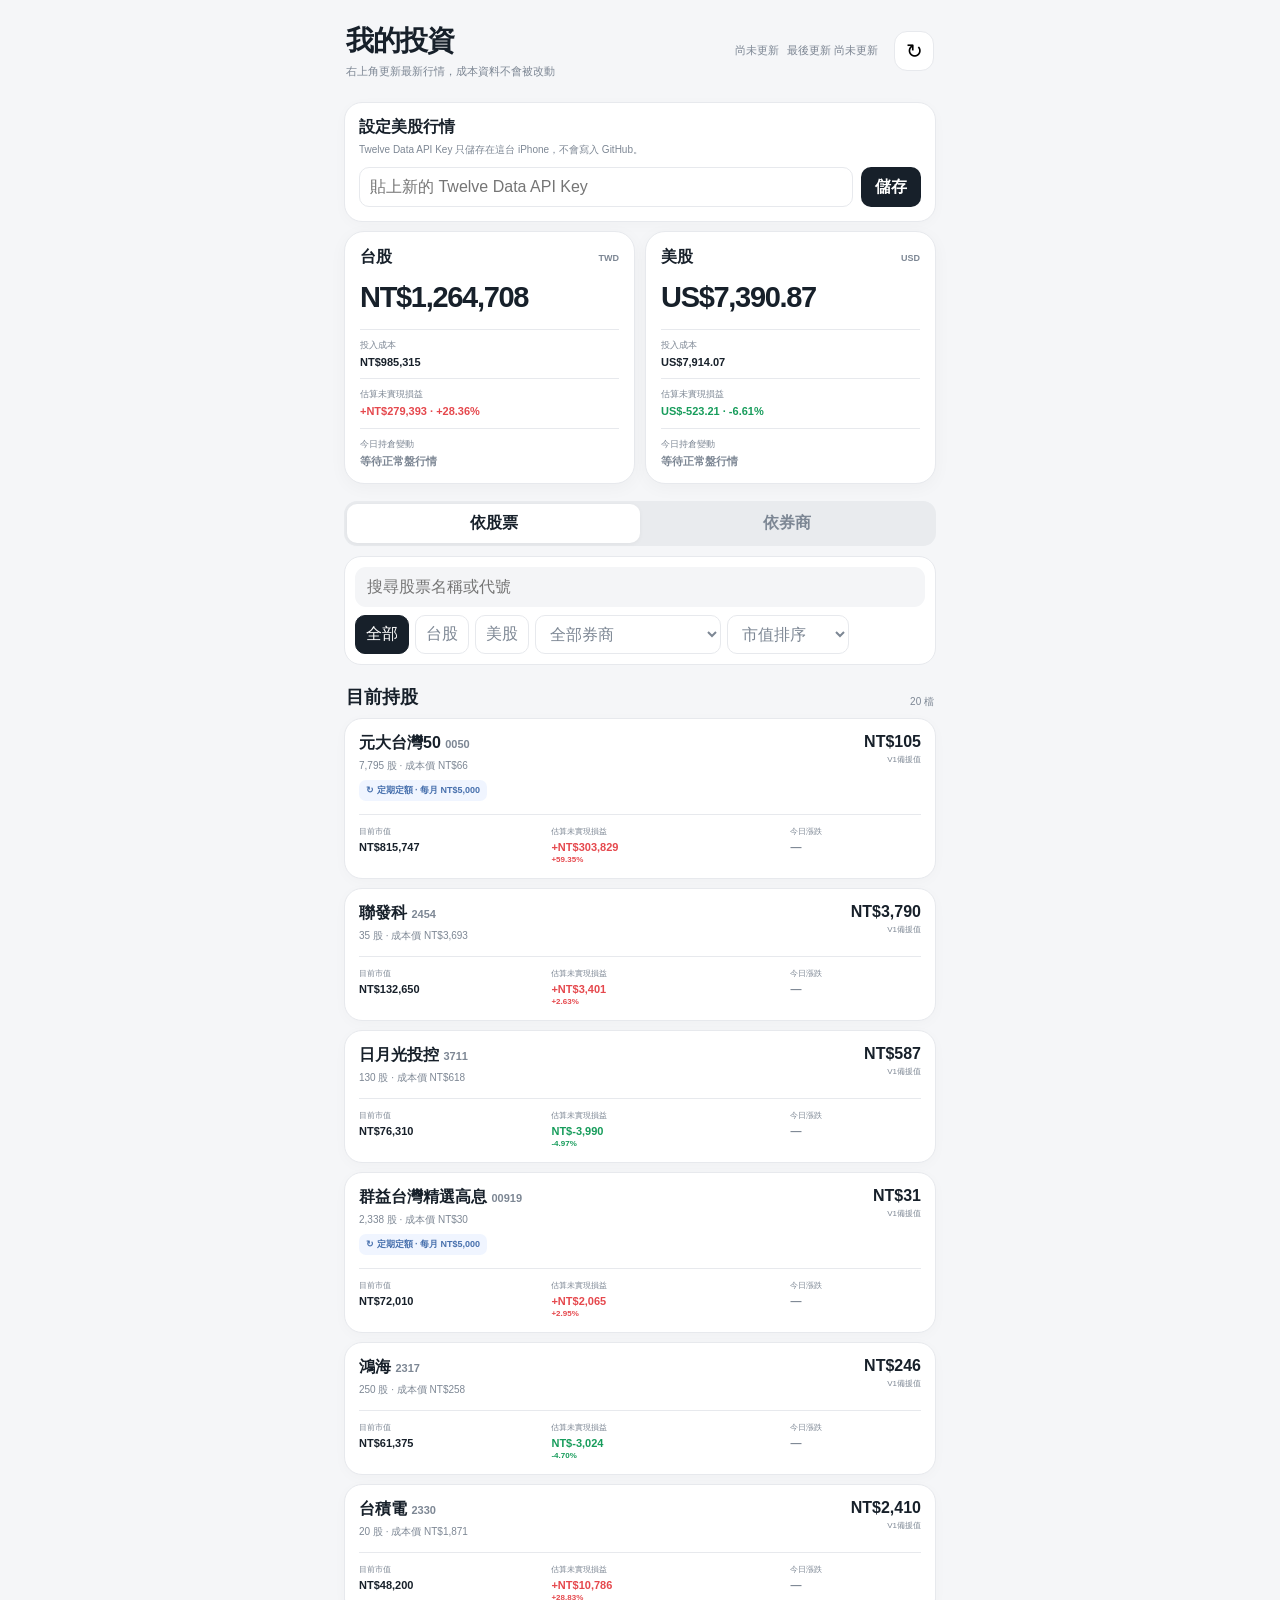
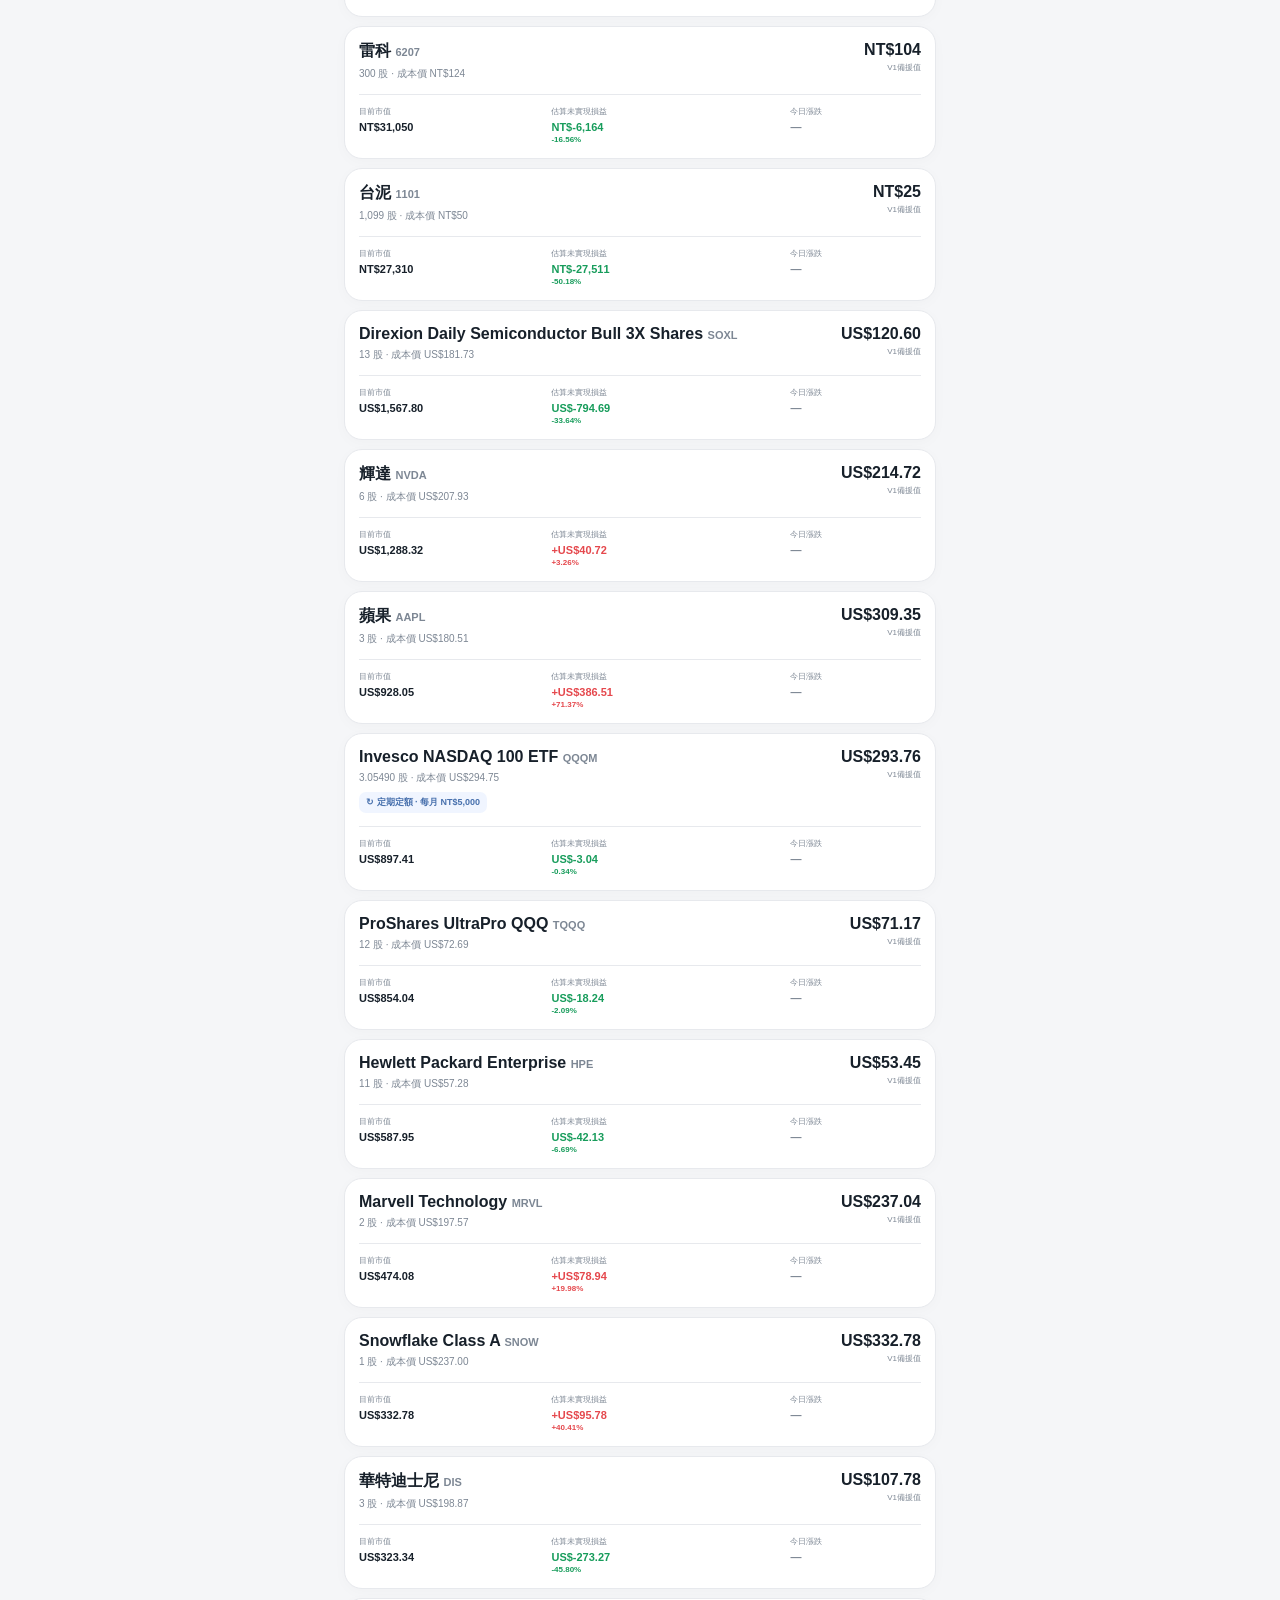
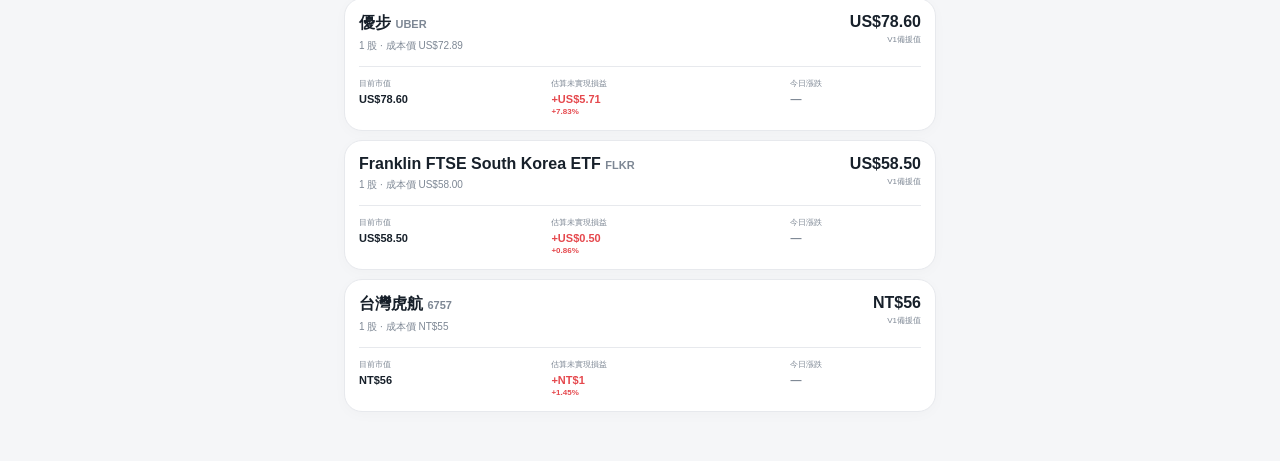
==== commit bd92e31f: "Load TWSE MIS quote hotfix" ====
--- a/index.html
+++ b/index.html
@@ -1 +1 @@
-<!doctype html><html lang="zh-Hant"><head><meta charset="utf-8"><meta name="viewport" content="width=device-width,initial-scale=1,viewport-fit=cover"><meta name="theme-color" content="#081019"><link rel="manifest" href="manifest.webmanifest"><link rel="stylesheet" href="app.css"><title>Investfolio</title></head><body><main class="wrap" id="app"></main><script src="app.js"></script></body></html>+<!doctype html><html lang="zh-Hant"><head><meta charset="utf-8"><meta name="viewport" content="width=device-width,initial-scale=1,viewport-fit=cover"><meta name="theme-color" content="#081019"><link rel="manifest" href="manifest.webmanifest"><link rel="stylesheet" href="app.css"><title>Investfolio</title></head><body><main class="wrap" id="app"></main><script src="app.js"></script><script src="quote-patch.js?v=20260824-mis1"></script></body></html>
--- a/app.css
+++ b/app.css
@@ -1 +1 @@
-:root{--bg:#081019;--panel:#0f1823;--panel2:#121e2a;--line:#243243;--text:#f5f7fb;--muted:#91a0b3;--blue:#4b91ff;--up:#ff4b4b;--down:#39c77a}*{box-sizing:border-box}html,body{margin:0;background:linear-gradient(180deg,#081019 0,#0b121a 100%);color:var(--text);font-family:-apple-system,BlinkMacSystemFont,"SF Pro Display","Noto Sans TC",sans-serif}body{min-height:100vh;padding-bottom:calc(88px + env(safe-area-inset-bottom))}button,input,select{font:inherit}.wrap{max-width:560px;margin:auto;padding:calc(18px + env(safe-area-inset-top)) 14px 30px}.top{display:flex;justify-content:space-between;align-items:center;gap:10px}.title{font-size:26px;font-weight:800}.tools{display:flex;gap:8px}.ghost{border:1px solid var(--line);background:#0d1722;color:var(--text);border-radius:12px;padding:9px 12px}.summary{margin-top:14px;background:linear-gradient(145deg,#101c28,#0c151e);border:1px solid var(--line);border-radius:18px;padding:16px}.sumgrid{display:grid;grid-template-columns:1.2fr 1fr;gap:14px}.label{color:var(--muted);font-size:12px}.big{font-size:30px;font-weight:800;margin-top:5px}.kpi{padding-top:10px}.kpi strong{display:block;font-size:18px;margin-top:3px}.up{color:var(--up)!important}.down{color:var(--down)!important}.tabs,.brokerbar{display:flex;gap:8px;overflow:auto}.tabs{margin:16px 0 10px}.brokerbar{margin-bottom:12px}.tab,.brokerchip{border:1px solid transparent;background:transparent;color:var(--muted);padding:9px 12px;border-radius:12px;white-space:nowrap}.tab.active,.brokerchip.active{color:#fff;border-color:#315c91;background:#10213a}.brokerchip{border-color:var(--line);background:#0e1822}.broker{background:linear-gradient(145deg,#101a24,#0d151d);border:1px solid var(--line);border-radius:18px;margin:12px 0;padding:14px}.brokerhead{display:flex;justify-content:space-between;align-items:center}.brokername{font-size:18px;font-weight:800}.currency{font-size:10px;background:#17365b;color:#84b8ff;border-radius:6px;padding:3px 6px}.brokerstats{display:grid;grid-template-columns:repeat(4,1fr);gap:8px;margin:12px 0 8px}.stat span{display:block;color:var(--muted);font-size:10px}.stat strong{display:block;margin-top:3px;font-size:13px}.thead,.holding{display:grid;grid-template-columns:1.45fr .72fr .8fr .88fr 1fr;gap:6px;align-items:center}.thead{background:#17222f;border-radius:8px;padding:7px 8px;color:var(--muted);font-size:10px}.holding{padding:11px 8px;border-bottom:1px solid rgba(255,255,255,.06)}.holding:last-child{border-bottom:0}.sym{font-weight:800;font-size:14px}.nm,.qty,.muted{font-size:10px;color:var(--muted)}.qty{color:#8ab8ff;margin-top:3px}.cell{font-size:12px;text-align:right}.pnl{font-weight:700}.nav{position:fixed;left:0;right:0;bottom:0;background:rgba(8,14,21,.96);backdrop-filter:blur(18px);border-top:1px solid var(--line);padding:8px 10px calc(8px + env(safe-area-inset-bottom));display:flex;justify-content:center}.navin{width:min(560px,100%);display:grid;grid-template-columns:repeat(4,1fr)}.nav button{border:0;background:transparent;color:var(--muted);padding:9px 0;font-size:11px}.nav button.active{color:#65a4ff}.fab{position:fixed;right:max(18px,calc((100vw - 560px)/2 + 18px));bottom:calc(84px + env(safe-area-inset-bottom));width:54px;height:54px;border:0;border-radius:50%;font-size:28px;background:#4b91ff;color:white}.sheet{position:fixed;inset:0;background:#0009;display:none;align-items:flex-end;z-index:20}.sheet.show{display:flex}.panel{width:100%;max-height:90vh;overflow:auto;background:#0c151f;border-radius:24px 24px 0 0;padding:20px 18px calc(24px + env(safe-area-inset-bottom))}.panelin{max-width:560px;margin:auto}label{display:block;color:var(--muted);font-size:12px;margin:11px 2px 5px}input,select{width:100%;background:#111d29;color:#fff;border:1px solid var(--line);border-radius:12px;padding:12px}.formgrid{display:grid;grid-template-columns:1fr 1fr;gap:10px}.primary,.secondary{width:100%;border-radius:14px;padding:13px;margin-top:12px}.primary{border:0;background:#4b91ff;color:#fff}.secondary{border:1px solid var(--line);background:transparent;color:#fff}.card{background:var(--panel);border:1px solid var(--line);border-radius:16px;padding:14px;margin:10px 0}@media(max-width:420px){.brokerstats{grid-template-columns:1fr 1fr}.cell{font-size:11px}.broker{padding:12px}.big{font-size:27px}}+:root{--bg:#f5f6f8;--card:#fff;--text:#17202a;--muted:#7d8794;--line:#e7e9ed;--up:#e5484d;--down:#179c5b;--accent:#17202a}*{box-sizing:border-box}html,body{margin:0;background:var(--bg);color:var(--text);font-family:-apple-system,BlinkMacSystemFont,"SF Pro Display","Noto Sans TC",sans-serif}body{min-height:100vh}.wrap{max-width:620px;margin:auto;padding:calc(18px + env(safe-area-inset-top)) 14px calc(40px + env(safe-area-inset-bottom))}button,input,select{font:inherit}header{display:flex;align-items:center;justify-content:space-between;padding:4px 2px 14px}h1{font-size:28px;margin:0;letter-spacing:-.04em}header p{margin:4px 0 0;color:var(--muted);font-size:11px}.refresh{width:40px;height:40px;border:1px solid var(--line);border-radius:13px;background:#fff;font-size:20px}.marketGrid{display:grid;grid-template-columns:1fr 1fr;gap:10px}.marketCard{background:var(--card);border:1px solid var(--line);border-radius:20px;padding:15px;min-width:0;box-shadow:0 4px 18px rgba(25,32,40,.035)}.marketTitle{display:flex;justify-content:space-between;align-items:center;font-weight:750}.marketTitle small{font-size:9px;color:var(--muted);font-weight:600}.marketValue{font-size:clamp(20px,6.2vw,29px);font-weight:850;letter-spacing:-.045em;margin:13px 0 15px;white-space:nowrap}.metric{border-top:1px solid var(--line);padding-top:9px;margin-top:9px}.metric span{display:block;color:var(--muted);font-size:9px;margin-bottom:3px}.metric b{display:block;font-size:11px;line-height:1.3;overflow-wrap:anywhere}.up{color:var(--up)!important}.down{color:var(--down)!important}.muted{color:var(--muted)!important}.viewSwitch{display:grid;grid-template-columns:1fr 1fr;background:#e9ebee;border-radius:13px;padding:3px;margin:17px 0 10px}.viewSwitch button{border:0;background:transparent;color:var(--muted);padding:9px;border-radius:10px;font-weight:700}.viewSwitch button.active{background:#fff;color:var(--text);box-shadow:0 1px 5px #0000000c}.controls{background:#fff;border:1px solid var(--line);border-radius:17px;padding:10px}.controls input{width:100%;border:0;background:#f4f5f7;border-radius:11px;padding:11px 12px;outline:0}.chips{display:flex;gap:6px;overflow-x:auto;margin-top:8px}.chips button,.chips select{border:1px solid var(--line);background:#fff;color:var(--muted);border-radius:10px;padding:8px 10px;white-space:nowrap}.chips button.active{background:var(--accent);border-color:var(--accent);color:#fff}.listTitle{display:flex;justify-content:space-between;align-items:end;margin:20px 2px 9px}.listTitle strong{font-size:18px}.listTitle span{font-size:10px;color:var(--muted)}.stockCard,.brokerGroup{background:#fff;border:1px solid var(--line);border-radius:18px;padding:14px;margin:9px 0;box-shadow:0 3px 14px rgba(25,32,40,.025)}.stockTop{display:flex;justify-content:space-between;gap:12px}.stockName{font-size:16px;font-weight:800}.stockName span{font-size:11px;color:var(--muted);font-weight:650}.stockMeta{font-size:10px;color:var(--muted);margin-top:5px}.recurring{display:inline-block;margin-top:7px;padding:4px 7px;border-radius:7px;background:#f0f5ff;color:#4770ad;font-size:9px;font-weight:700}.stockPrice{text-align:right;white-space:nowrap}.stockPrice strong{display:block;font-size:16px}.stockPrice span{display:block;color:var(--muted);font-size:8px;margin-top:3px}.stockNumbers{display:grid;grid-template-columns:1fr 1.25fr .7fr;gap:6px;margin-top:13px;padding-top:11px;border-top:1px solid var(--line)}.stockNumbers span{display:block;color:var(--muted);font-size:8px}.stockNumbers b{display:block;font-size:11px;margin-top:4px}.stockNumbers small{display:block;font-size:8px;margin-top:2px}.stockDetail{border-top:1px solid var(--line);margin-top:13px;padding-top:6px}.brokerLine{display:flex;justify-content:space-between;gap:12px;padding:9px 2px;border-bottom:1px solid #f0f1f3}.brokerLine div:last-child{text-align:right}.brokerLine strong,.brokerLine b{display:block;font-size:11px}.brokerLine span{display:block;color:var(--muted);font-size:9px;margin-top:3px}.audit{display:grid;grid-template-columns:1fr auto;gap:6px 12px;background:#f7f8fa;border-radius:11px;padding:10px;margin-top:9px}.audit span{font-size:9px;color:var(--muted)}.audit b{font-size:9px}.brokerGroup h3{margin:0;font-size:16px}.brokerTotal{display:flex;justify-content:space-between;color:var(--muted);font-size:10px;margin:9px 0 5px}.brokerTotal b{color:var(--text);font-size:13px}.brokerHolding{display:flex;justify-content:space-between;gap:10px;border-top:1px solid var(--line);padding:10px 0;font-size:11px}.brokerHolding small{color:var(--muted)}@media(max-width:390px){.wrap{padding-left:10px;padding-right:10px}.marketGrid{gap:7px}.marketCard{padding:12px}.marketValue{font-size:20px}.metric b{font-size:10px}.stockCard{padding:12px}}
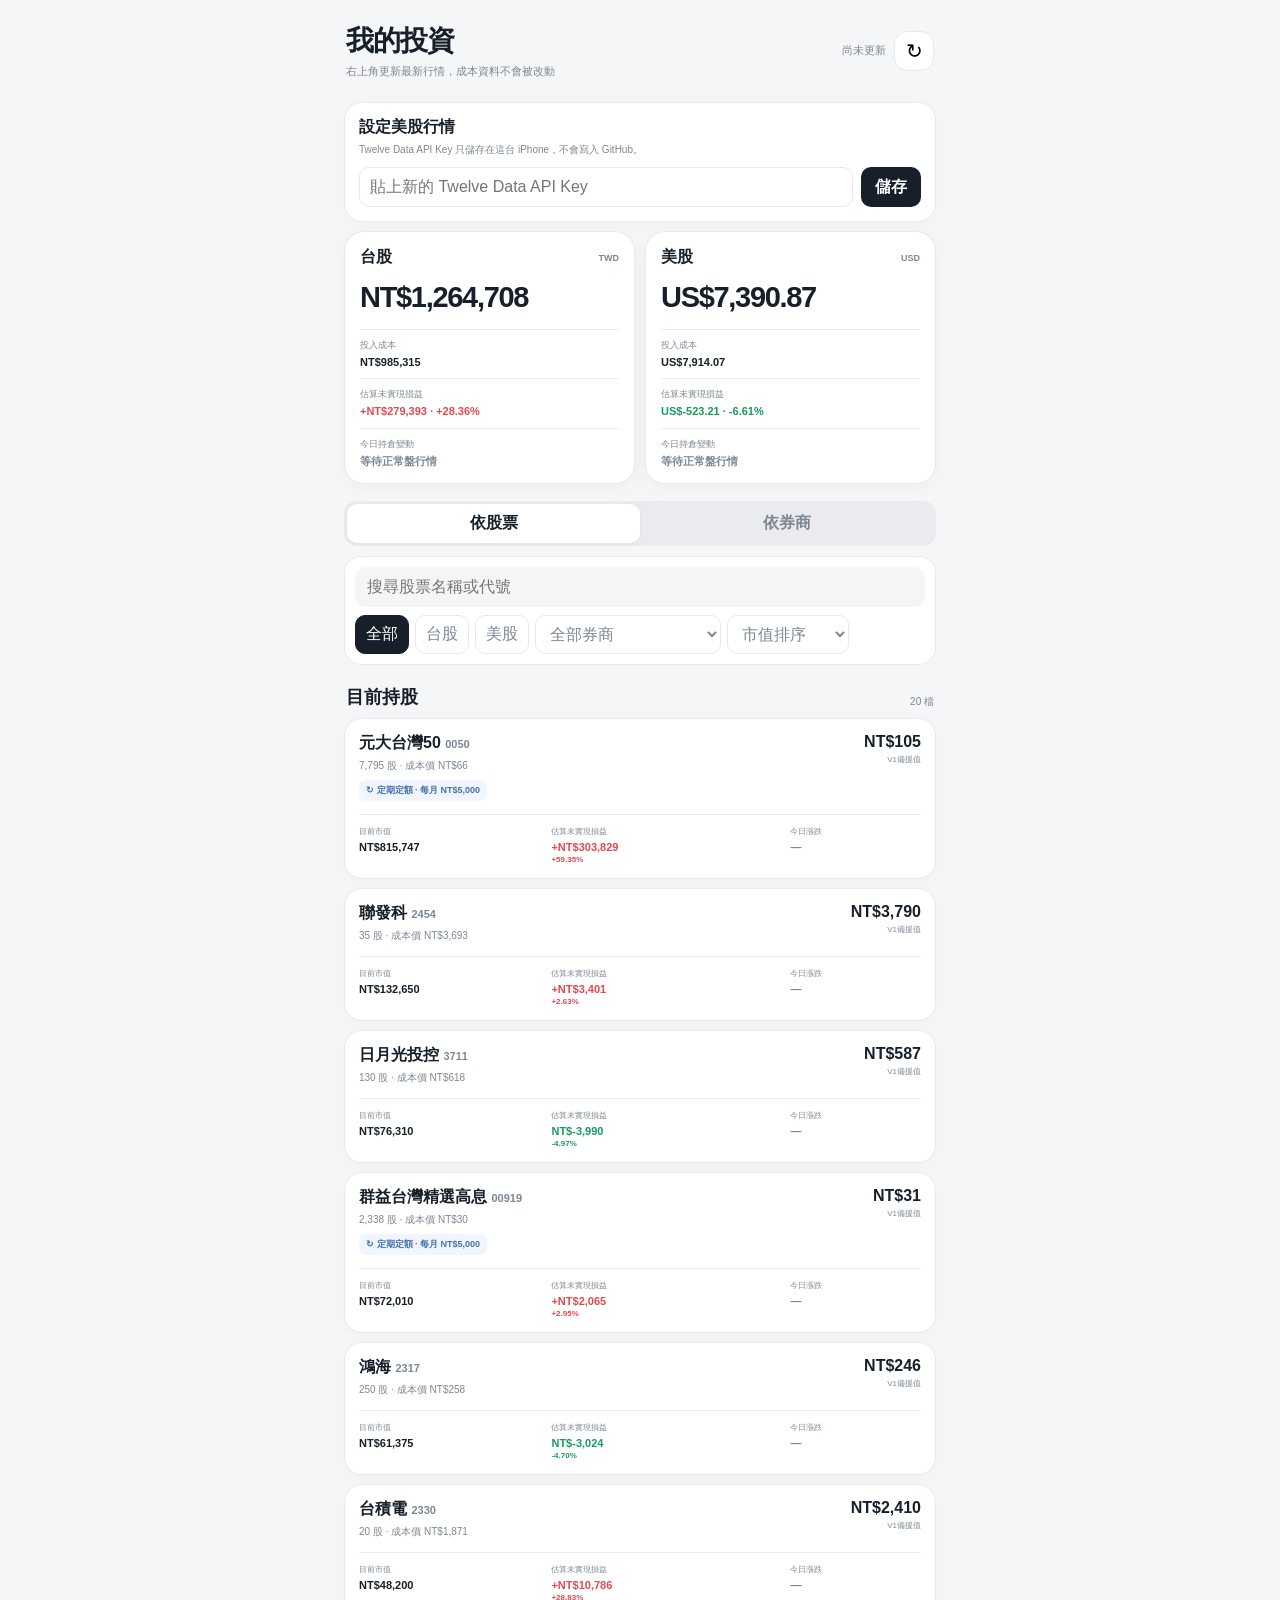
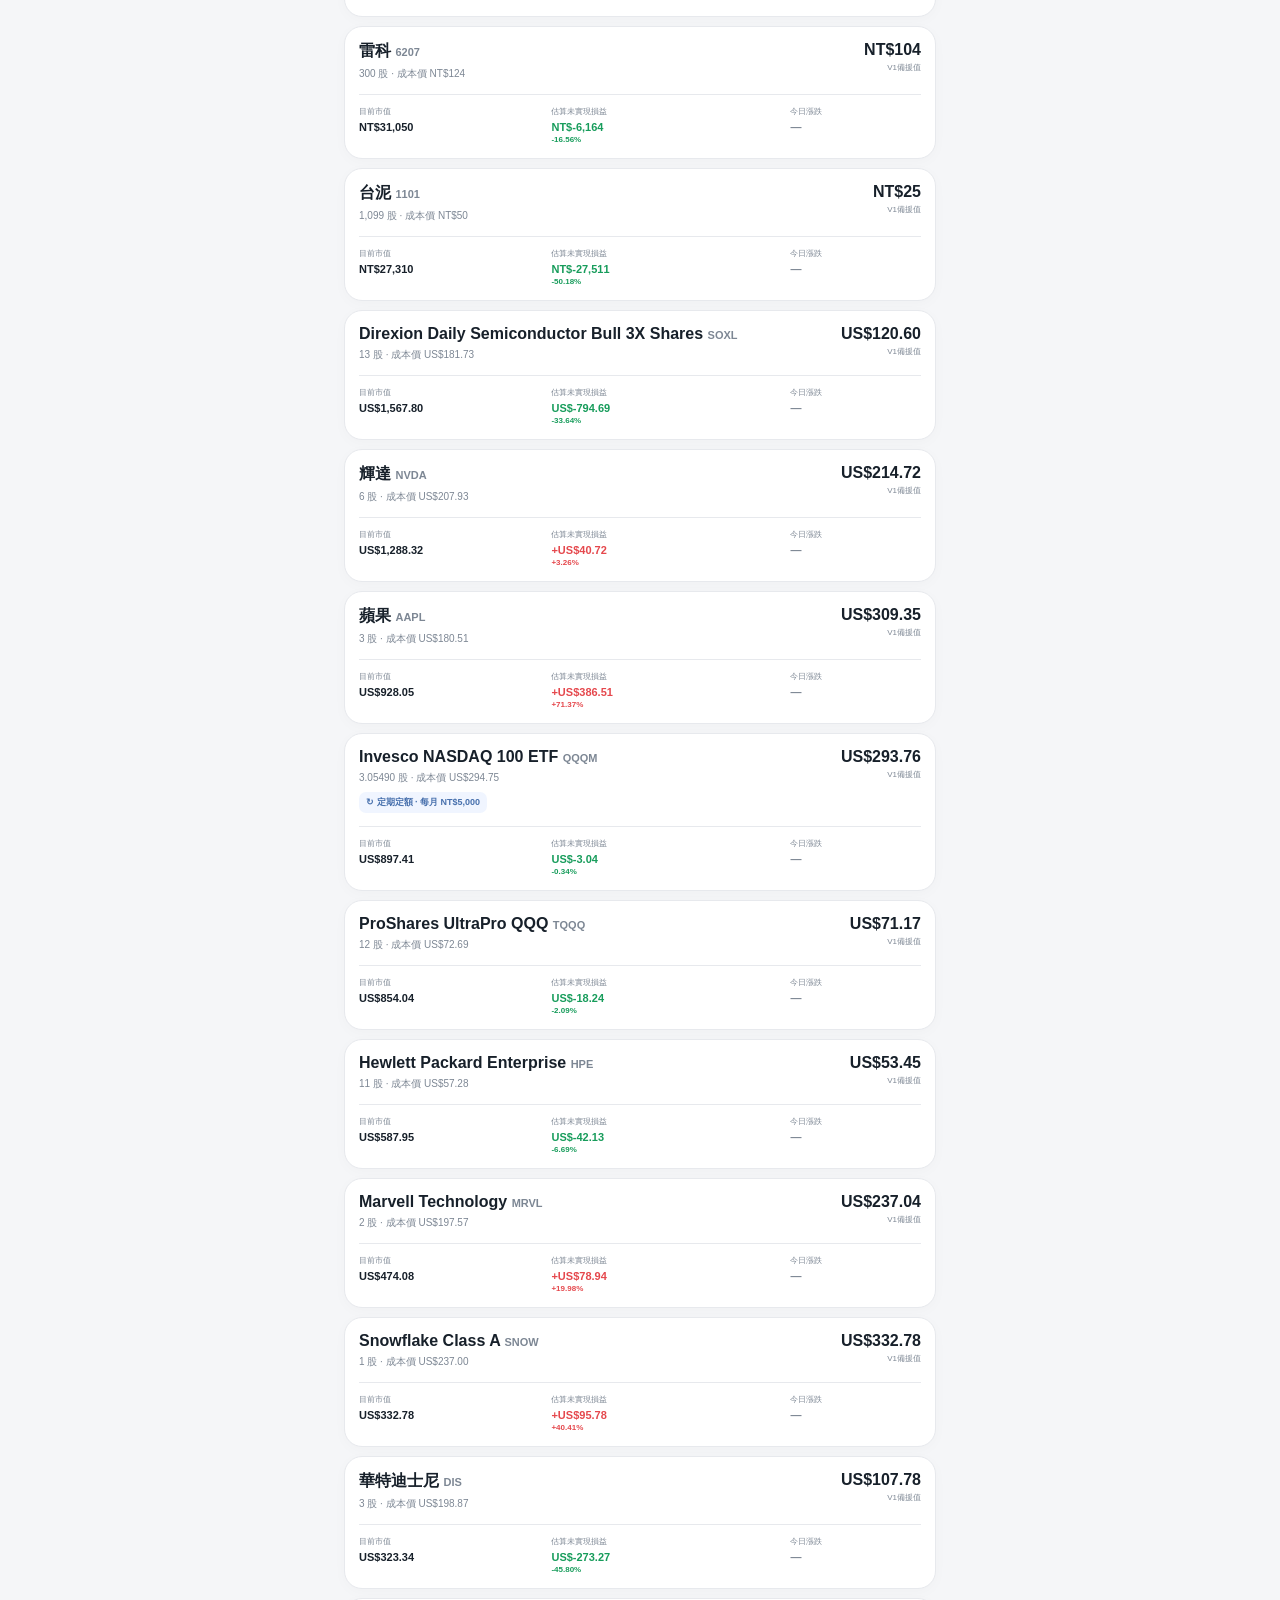
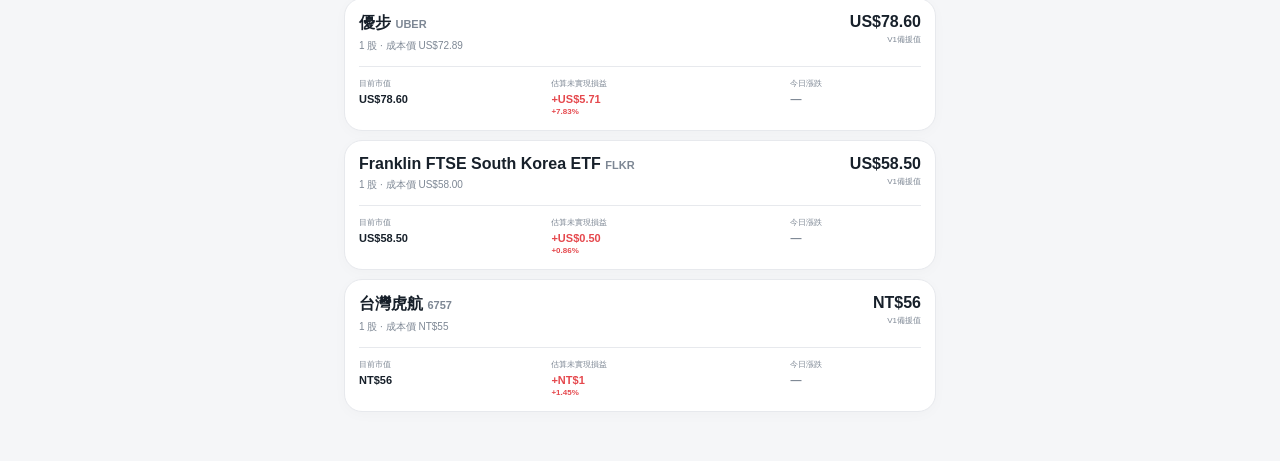
==== commit 069e4d77: "Rollback quote patch to restore app rendering" ====
--- a/index.html
+++ b/index.html
@@ -1 +1 @@
-<!doctype html><html lang="zh-Hant"><head><meta charset="utf-8"><meta name="viewport" content="width=device-width,initial-scale=1,viewport-fit=cover"><meta name="theme-color" content="#081019"><link rel="manifest" href="manifest.webmanifest"><link rel="stylesheet" href="app.css"><title>Investfolio</title></head><body><main class="wrap" id="app"></main><script src="app.js"></script><script src="quote-patch.js?v=20260824-mis1"></script></body></html>+<!doctype html><html lang="zh-Hant"><head><meta charset="utf-8"><meta name="viewport" content="width=device-width,initial-scale=1,viewport-fit=cover"><meta name="theme-color" content="#081019"><link rel="manifest" href="manifest.webmanifest"><link rel="stylesheet" href="app.css"><title>Investfolio</title></head><body><main class="wrap" id="app"></main><script src="app.js"></script></body></html>
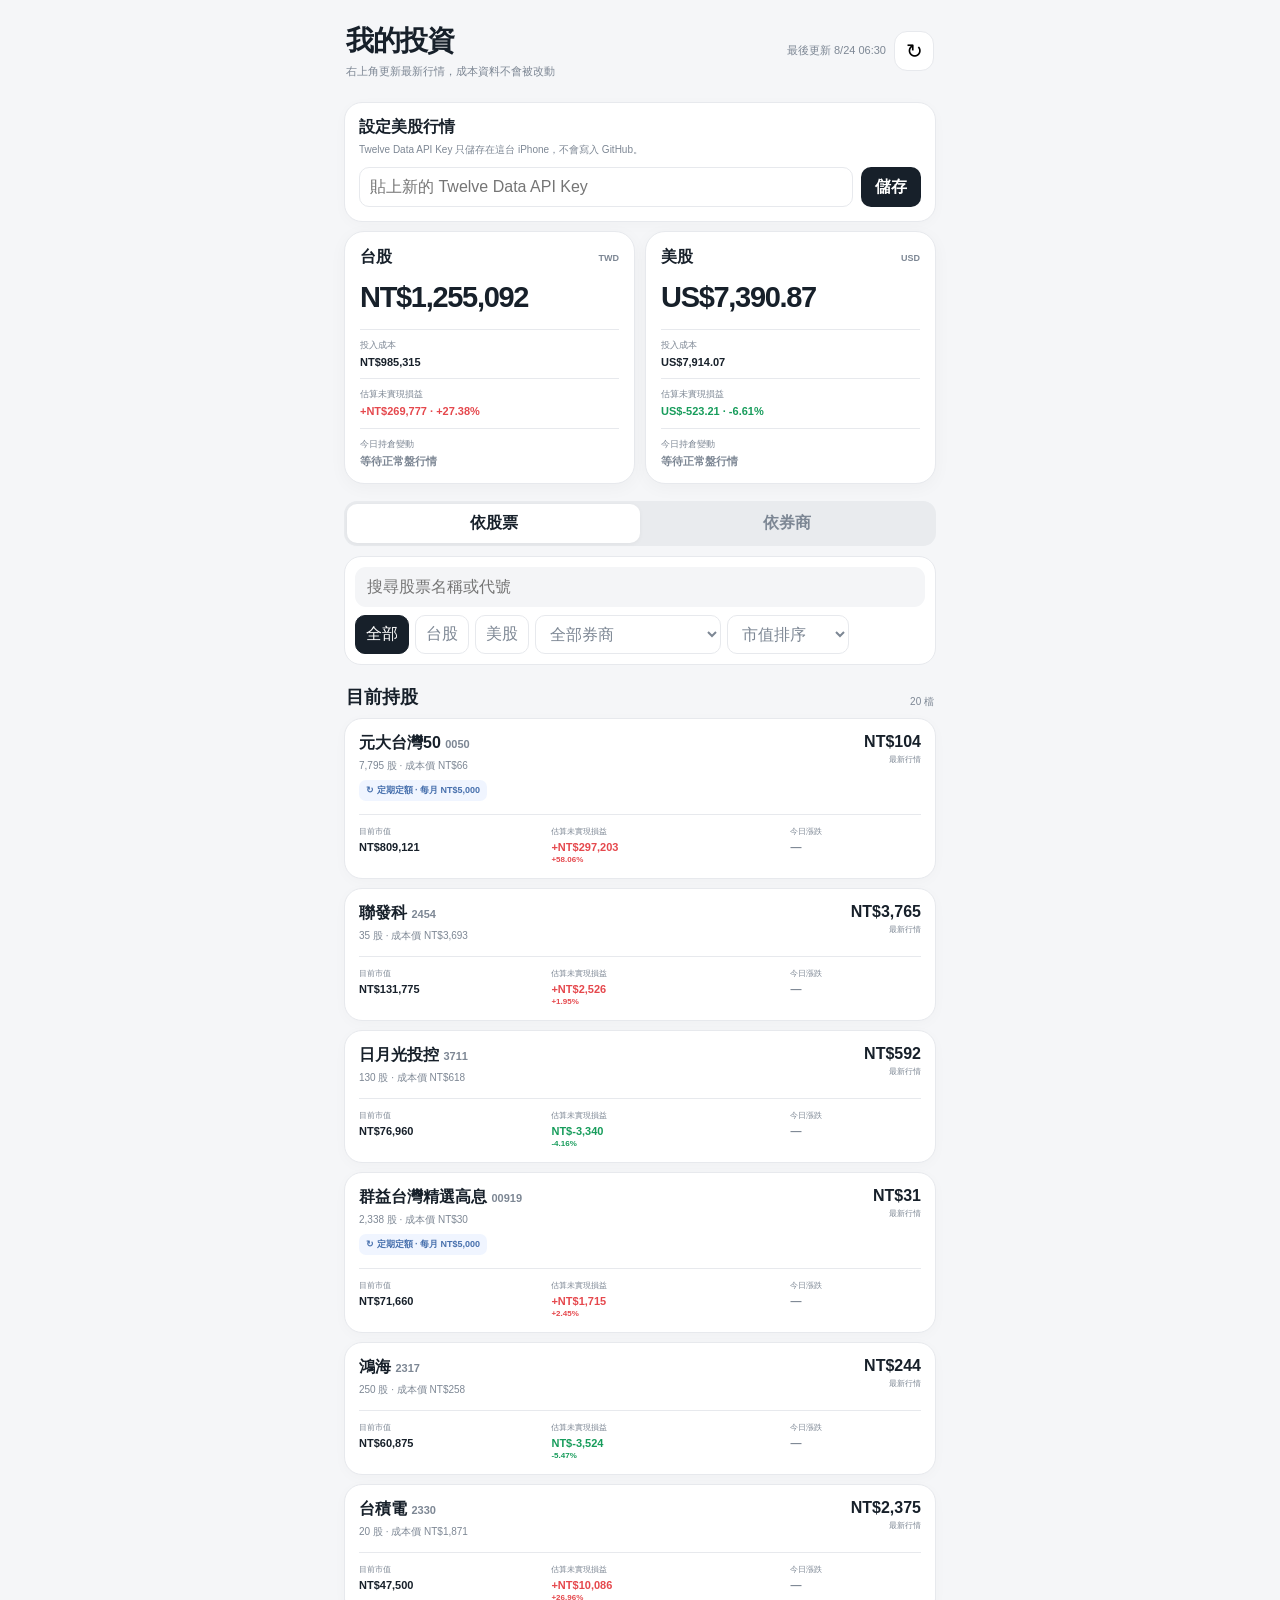
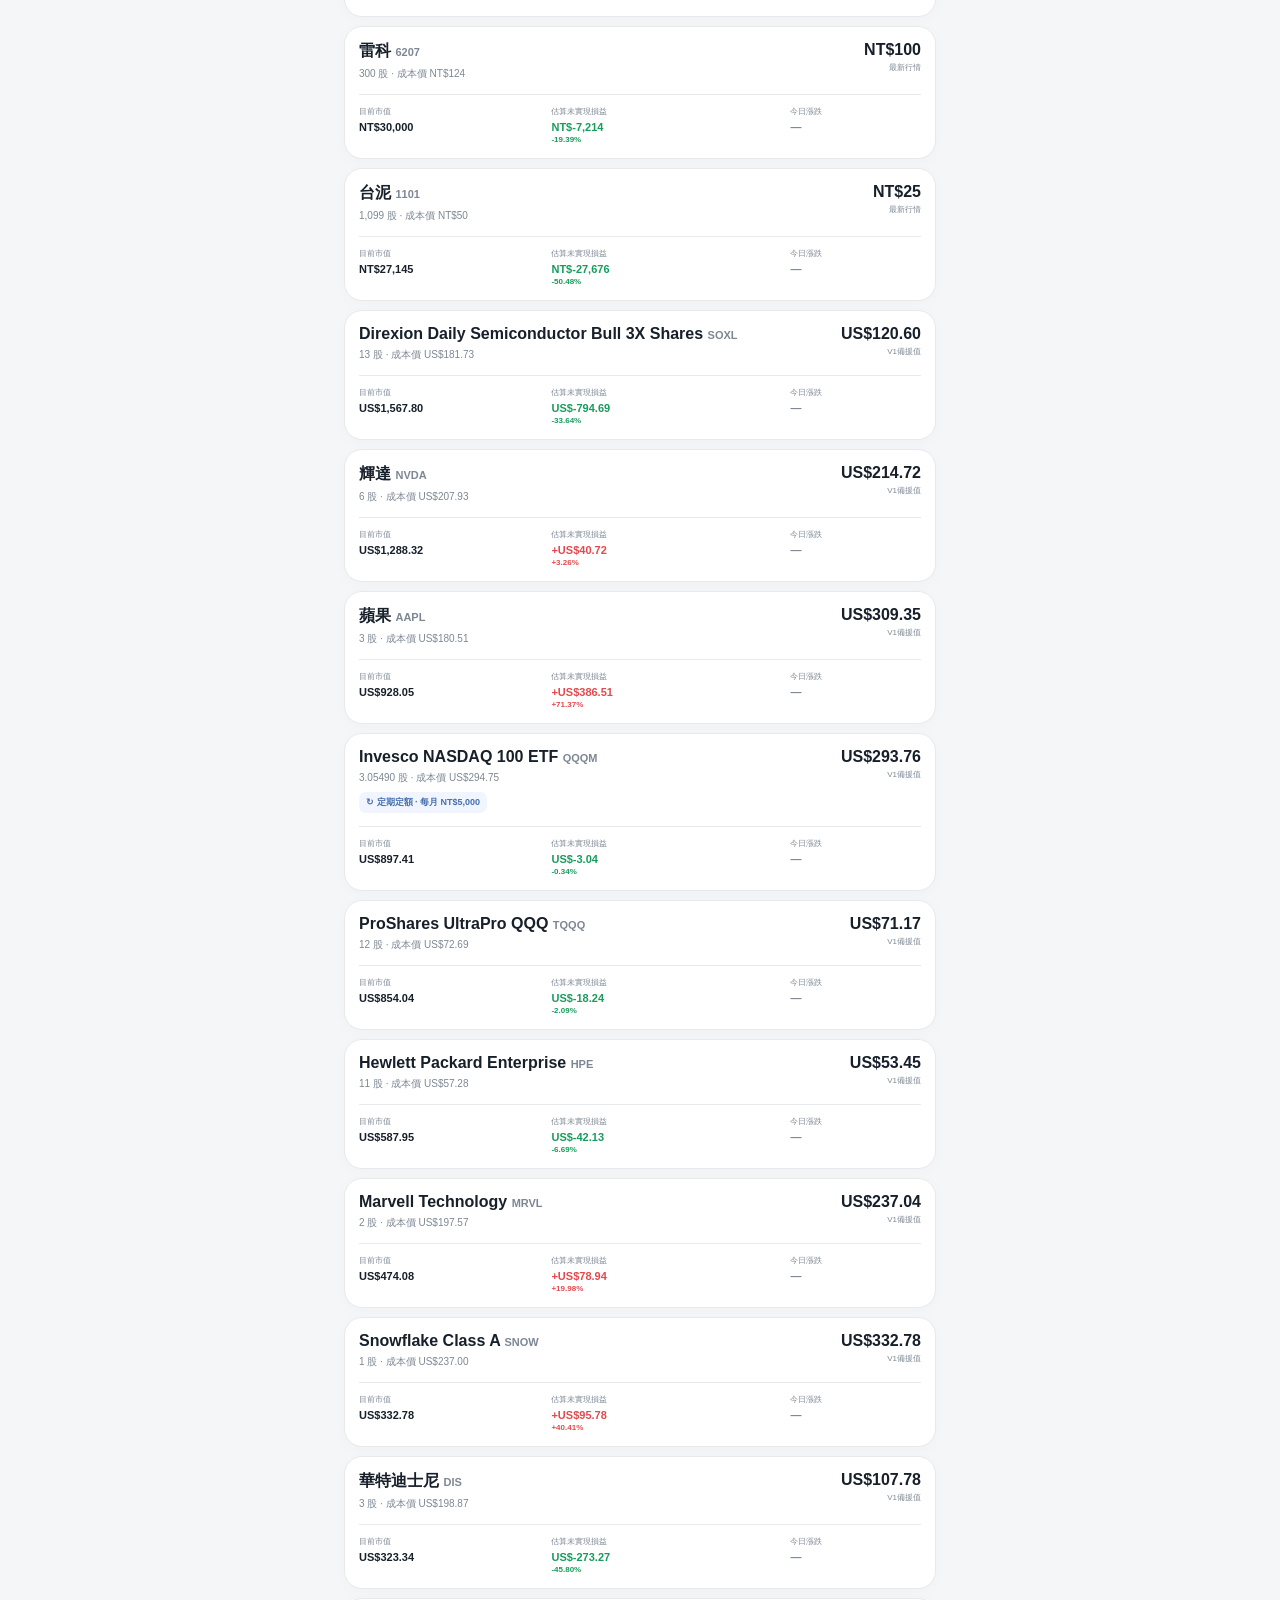
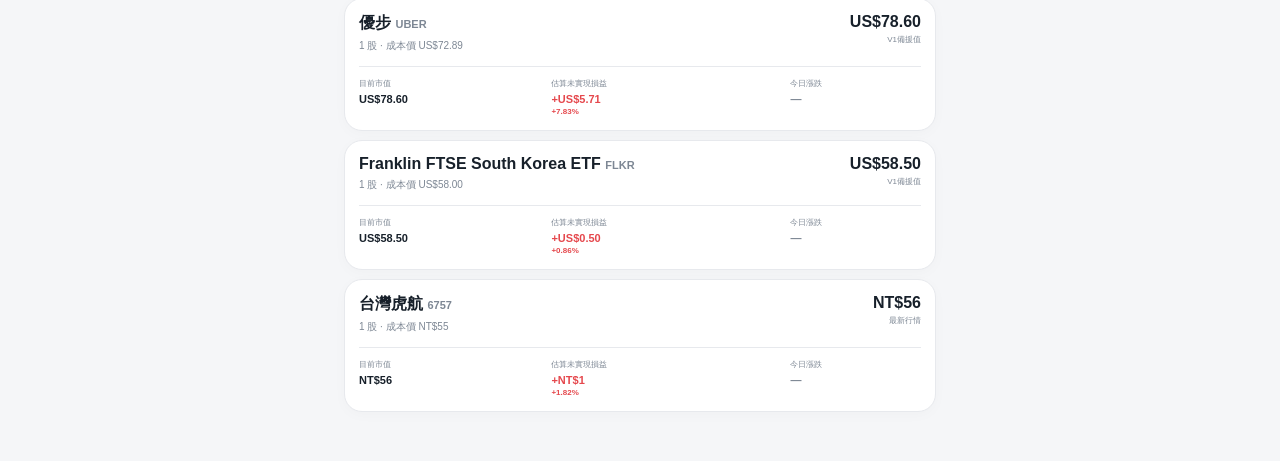
==== commit 56b3cc78: "Apply verified manual Taiwan closing prices" ====
--- a/index.html
+++ b/index.html
@@ -1 +1 @@
-<!doctype html><html lang="zh-Hant"><head><meta charset="utf-8"><meta name="viewport" content="width=device-width,initial-scale=1,viewport-fit=cover"><meta name="theme-color" content="#081019"><link rel="manifest" href="manifest.webmanifest"><link rel="stylesheet" href="app.css"><title>Investfolio</title></head><body><main class="wrap" id="app"></main><script src="app.js"></script></body></html>+<!doctype html><html lang="zh-Hant"><head><meta charset="utf-8"><meta name="viewport" content="width=device-width,initial-scale=1,viewport-fit=cover"><meta name="theme-color" content="#081019"><link rel="manifest" href="manifest.webmanifest"><link rel="stylesheet" href="app.css"><title>Investfolio</title></head><body><main class="wrap" id="app"></main><script src="app.js"></script><script src="manual-prices-20260824.js?v=1"></script></body></html>
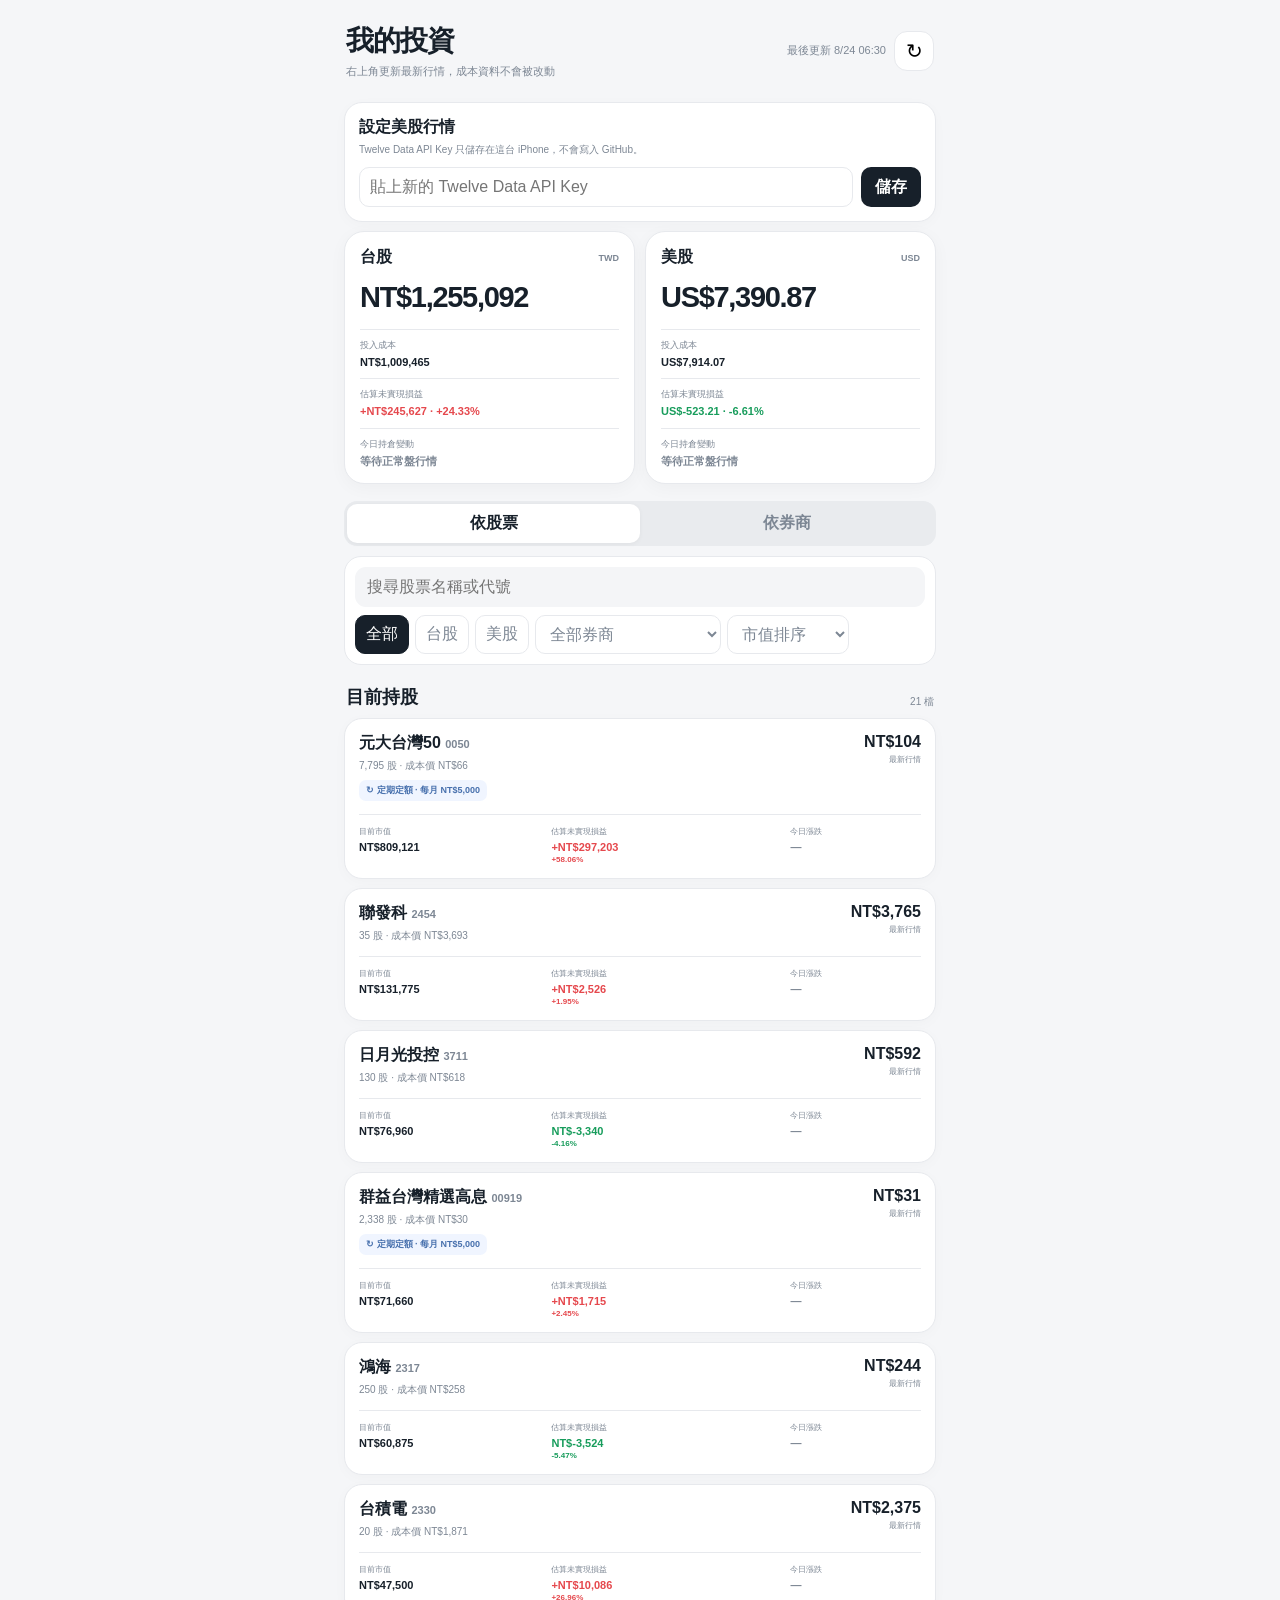
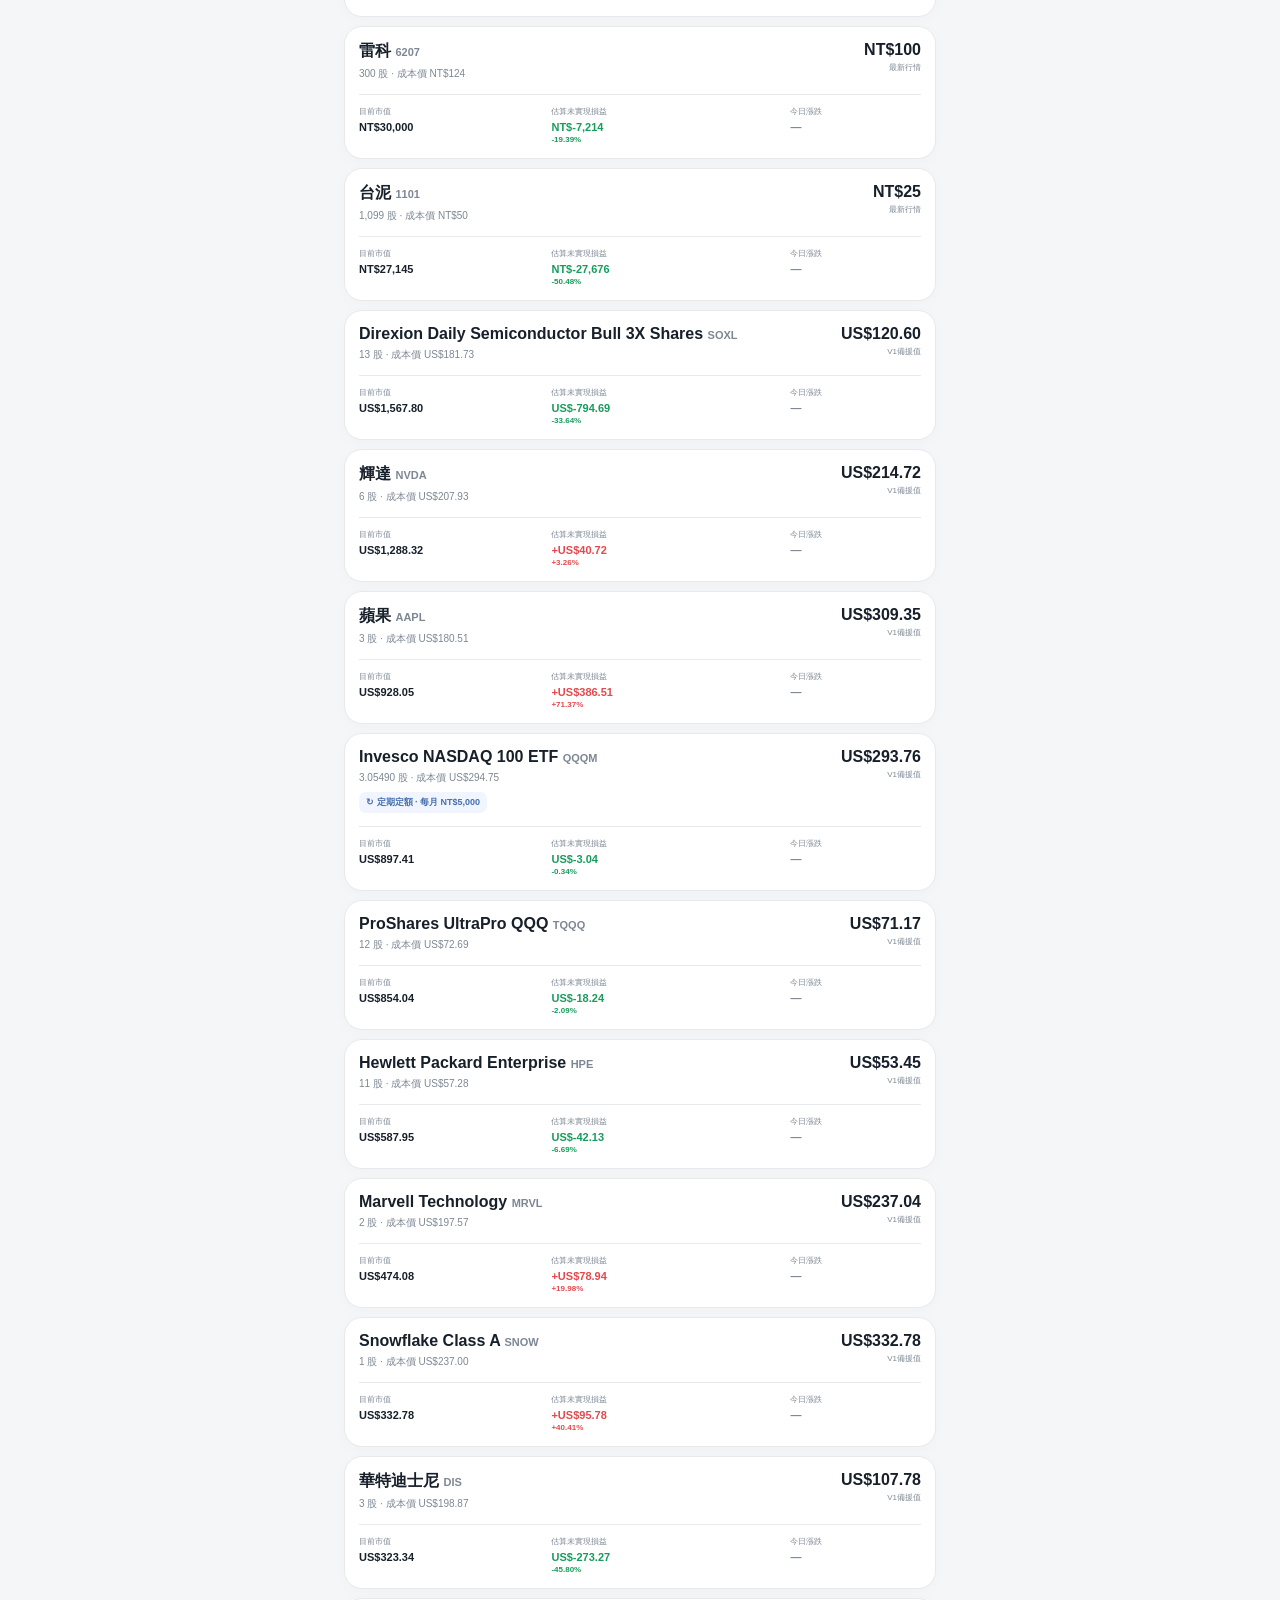
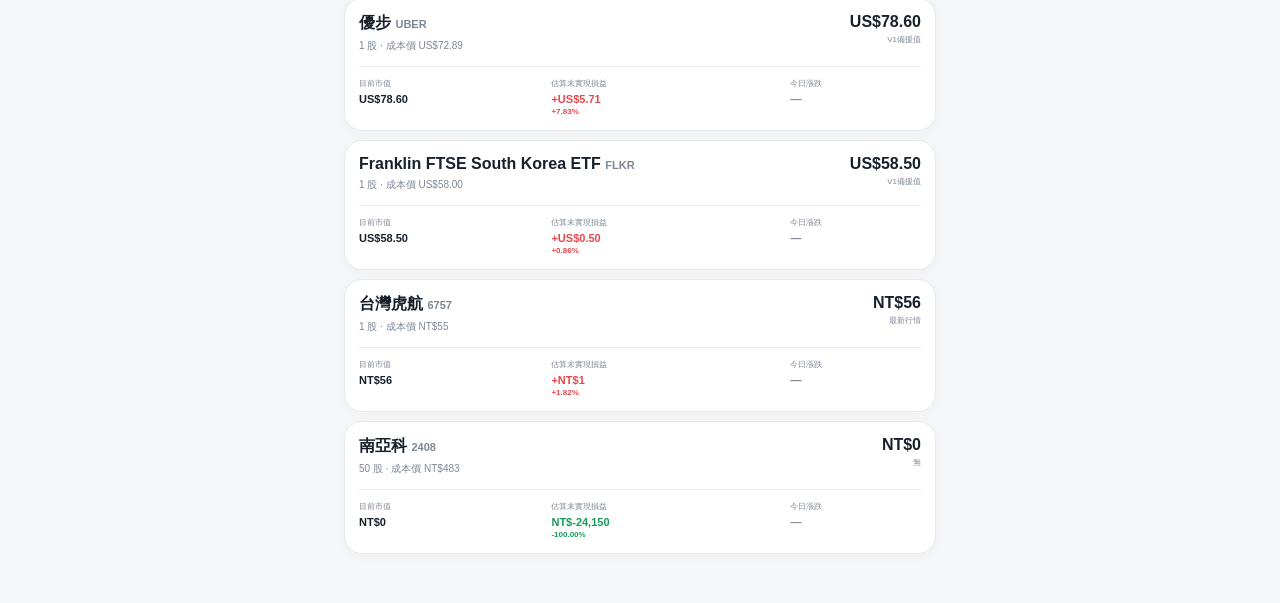
==== commit ce64377e: "Load Aug 25 Cathay holding update" ====
--- a/index.html
+++ b/index.html
@@ -1 +1 @@
-<!doctype html><html lang="zh-Hant"><head><meta charset="utf-8"><meta name="viewport" content="width=device-width,initial-scale=1,viewport-fit=cover"><meta name="theme-color" content="#081019"><link rel="manifest" href="manifest.webmanifest"><link rel="stylesheet" href="app.css"><title>Investfolio</title></head><body><main class="wrap" id="app"></main><script src="app.js"></script><script src="manual-prices-20260824.js?v=1"></script></body></html>+<!doctype html><html lang="zh-Hant"><head><meta charset="utf-8"><meta name="viewport" content="width=device-width,initial-scale=1,viewport-fit=cover"><meta name="theme-color" content="#081019"><link rel="manifest" href="manifest.webmanifest"><link rel="stylesheet" href="app.css"><title>Investfolio</title></head><body><main class="wrap" id="app"></main><script src="app.js"></script><script src="manual-prices-20260824.js?v=1"></script><script src="holdings-update-20260825.js?v=1"></script></body></html>
